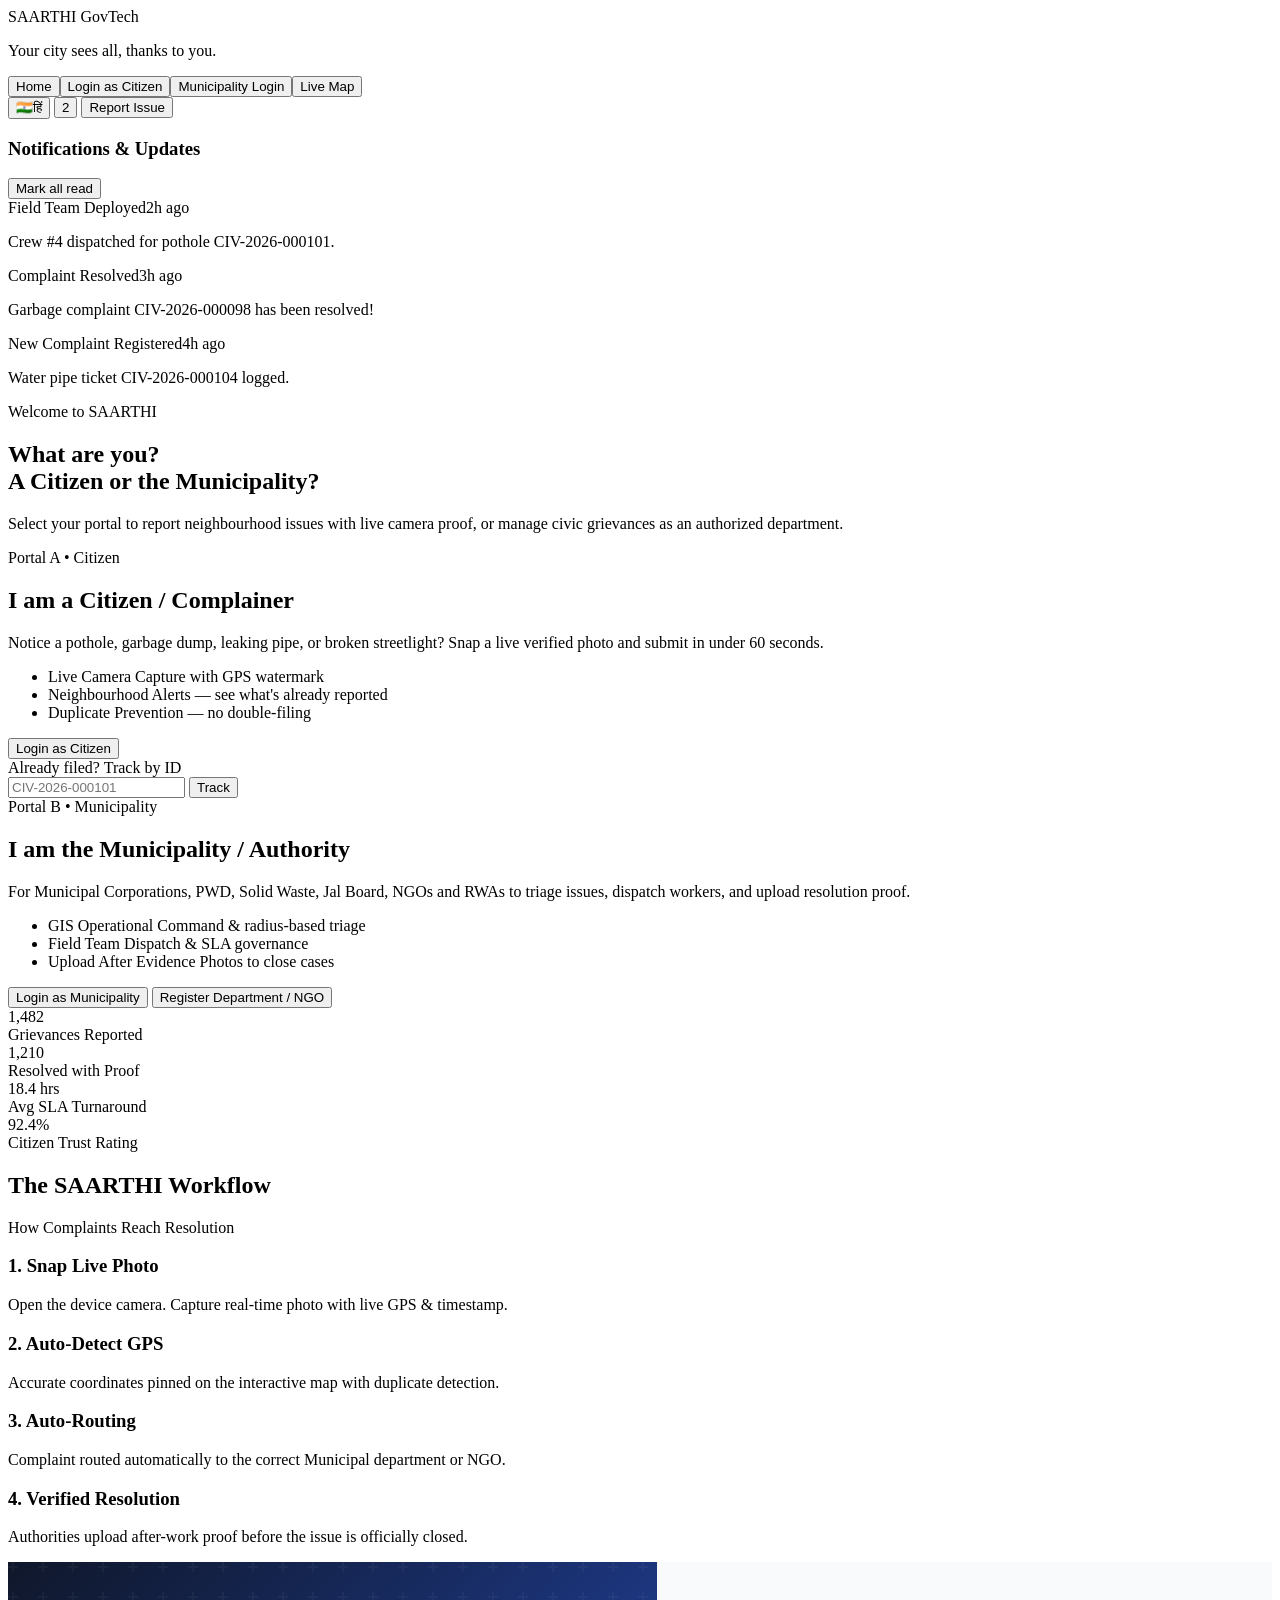
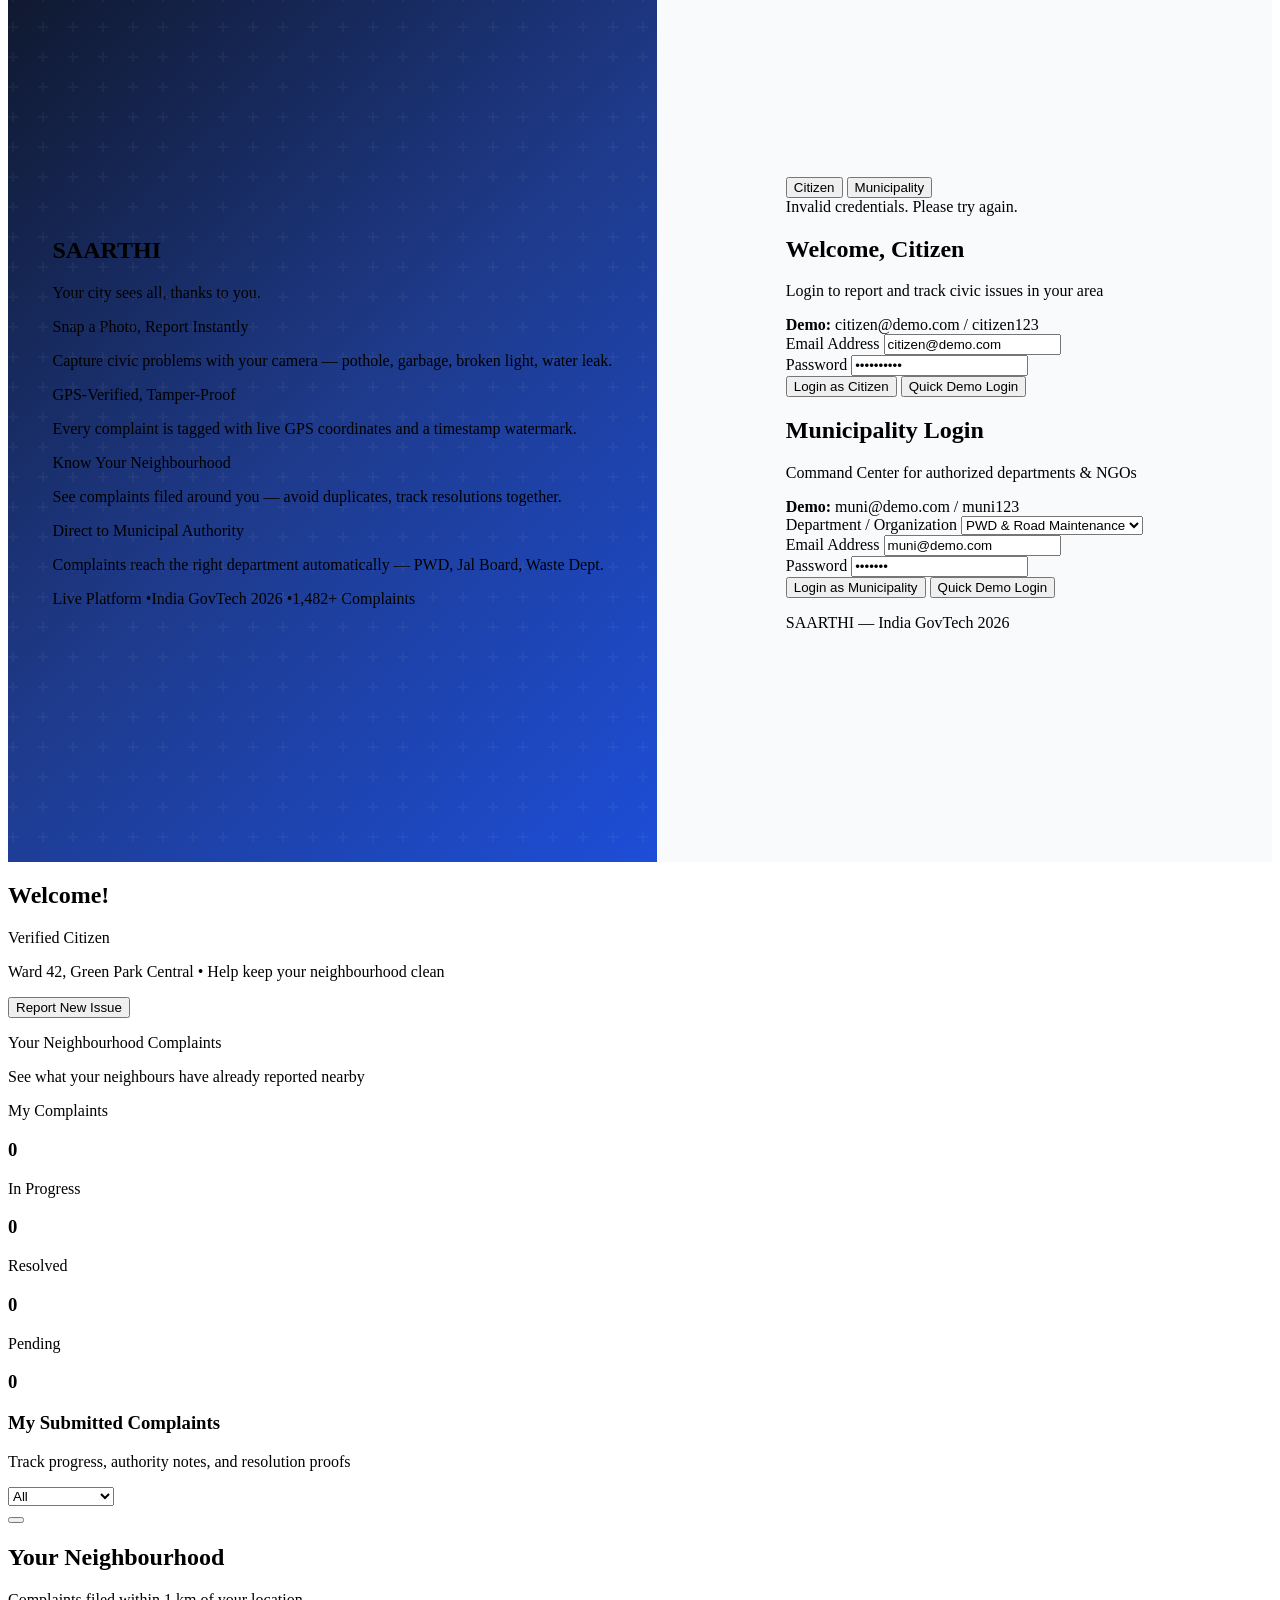
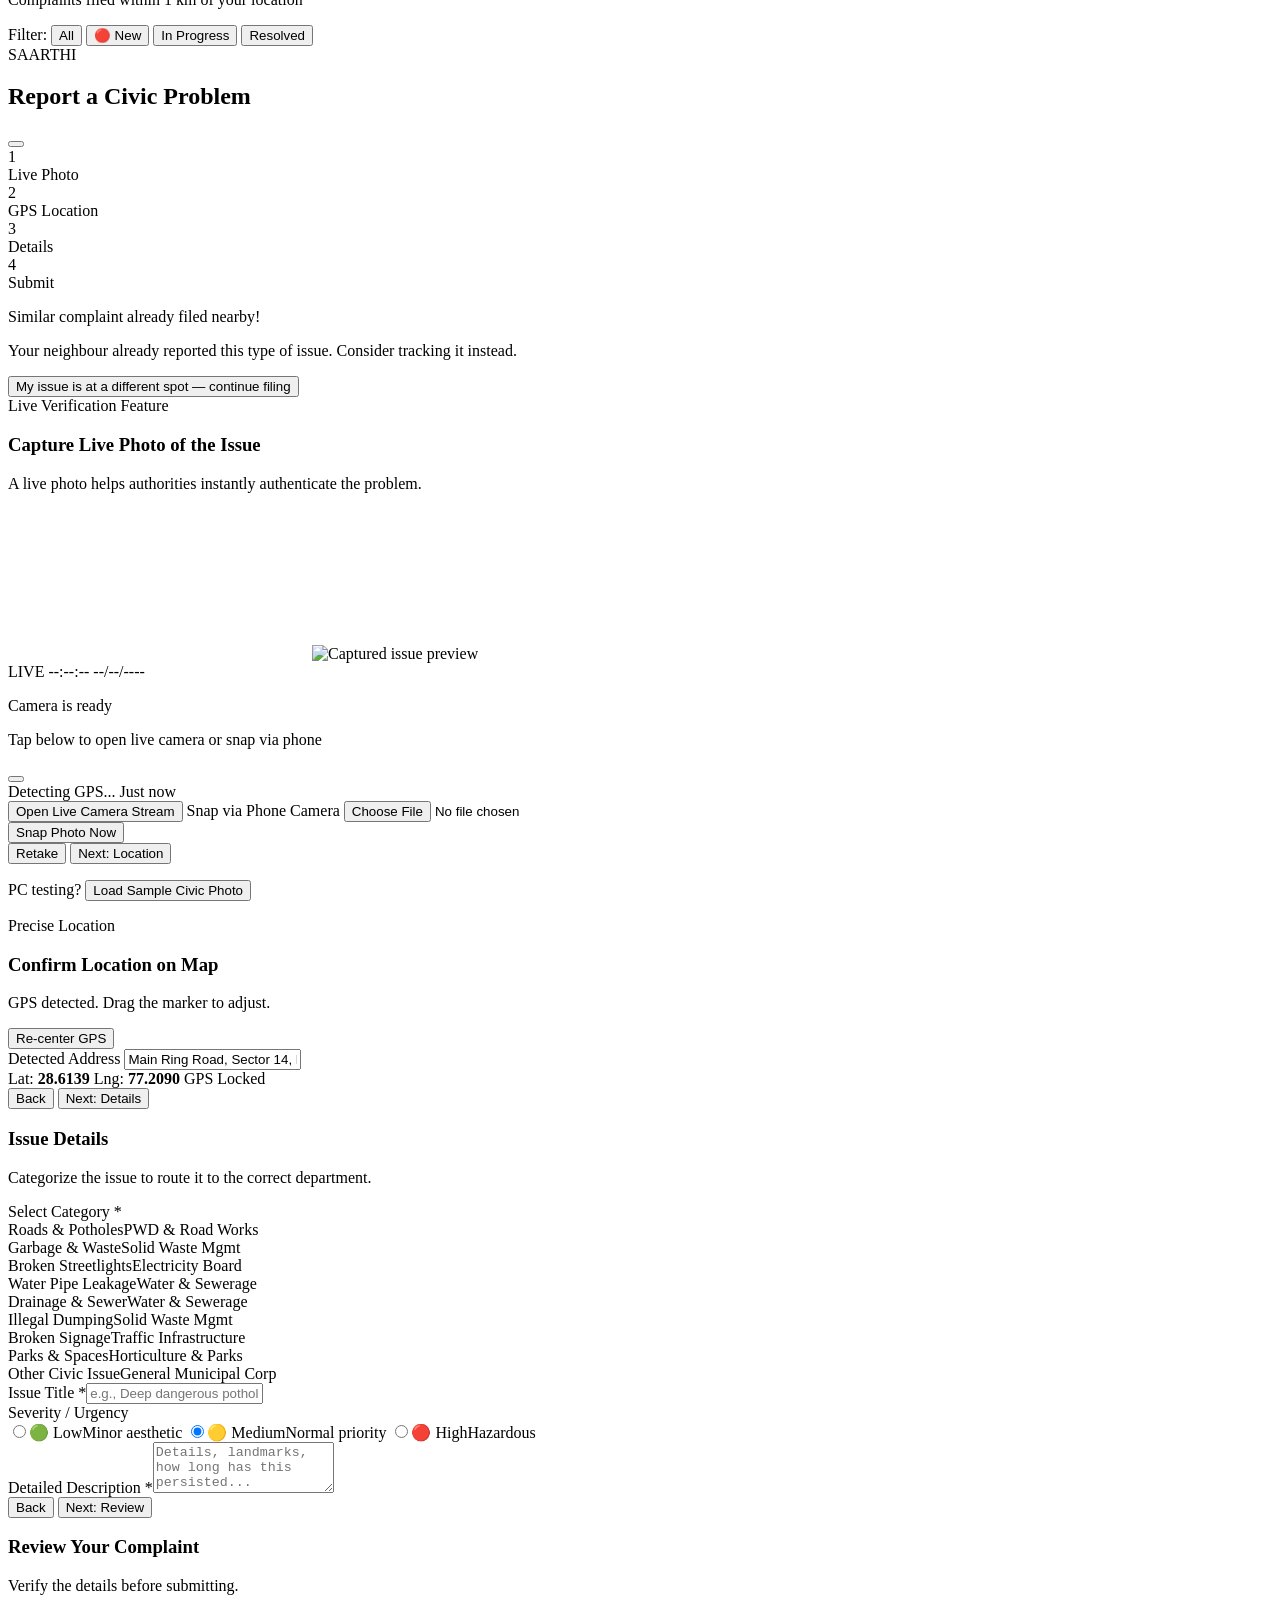
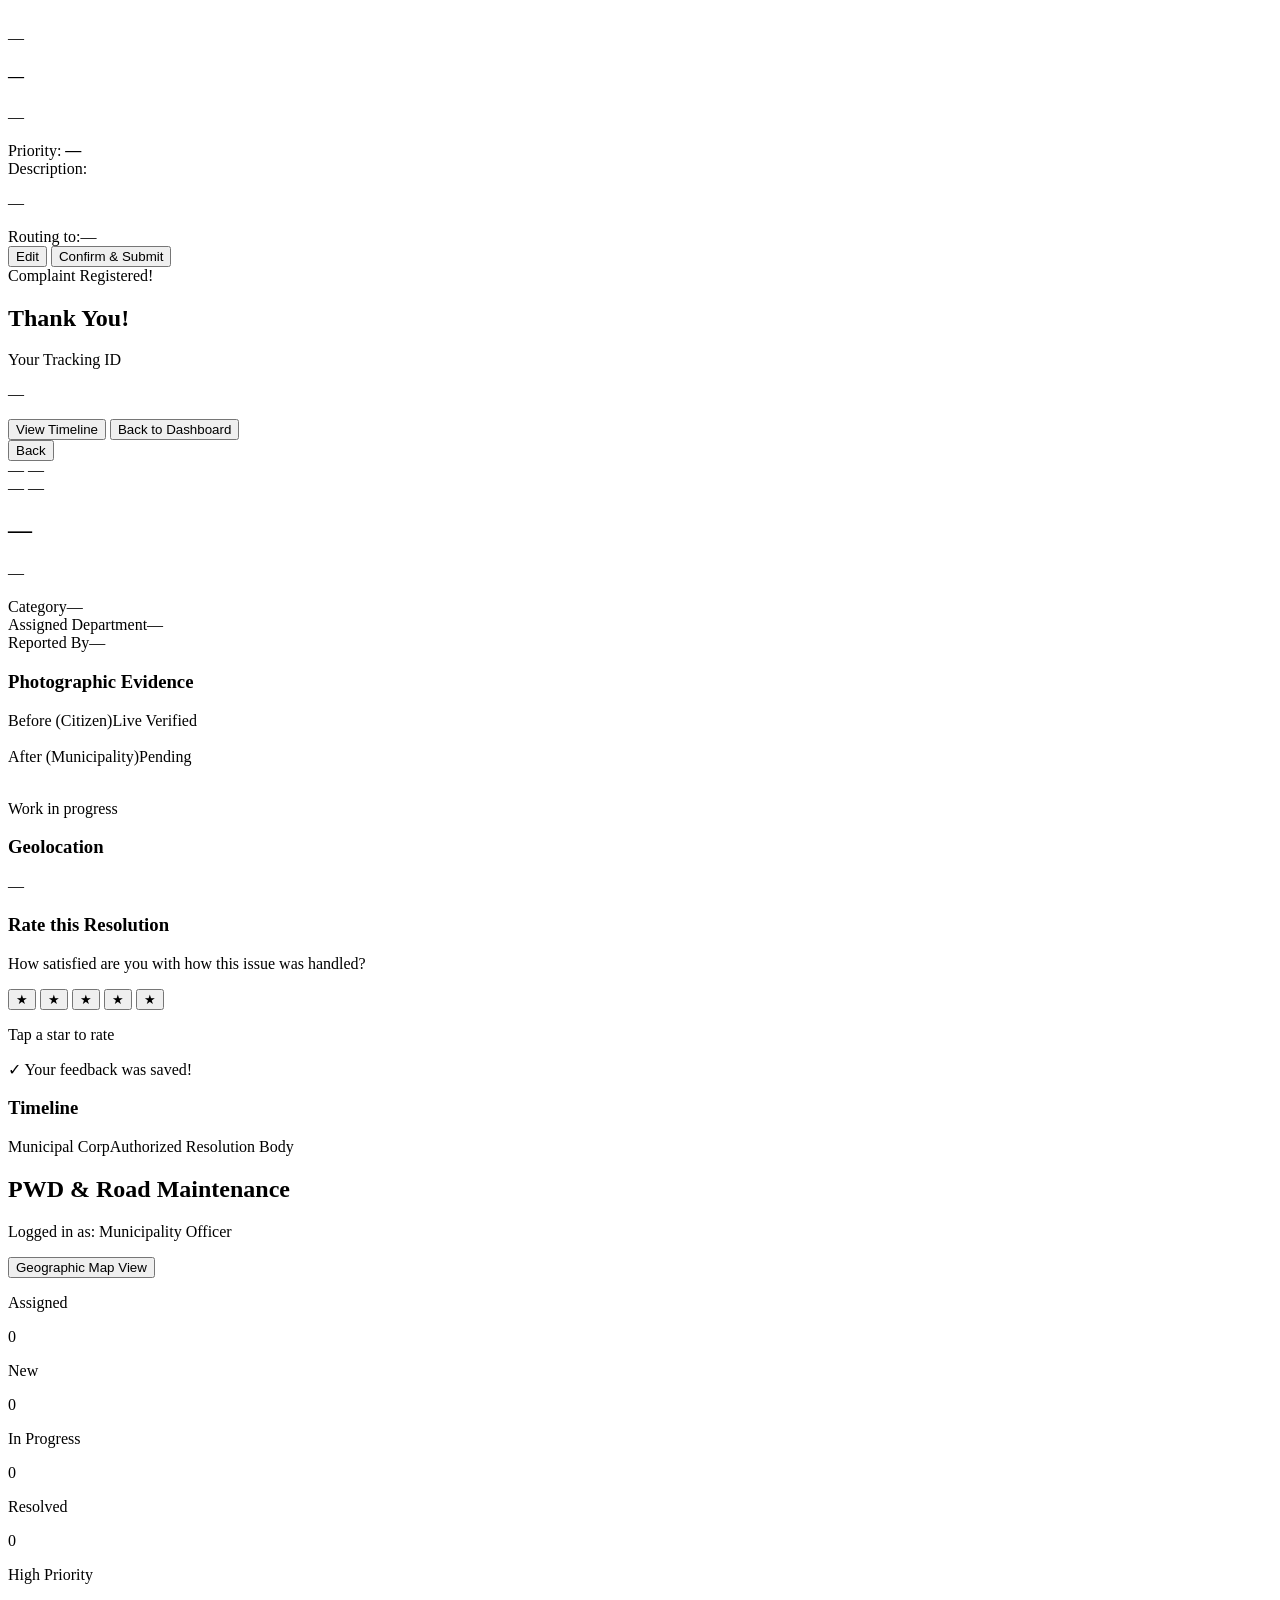
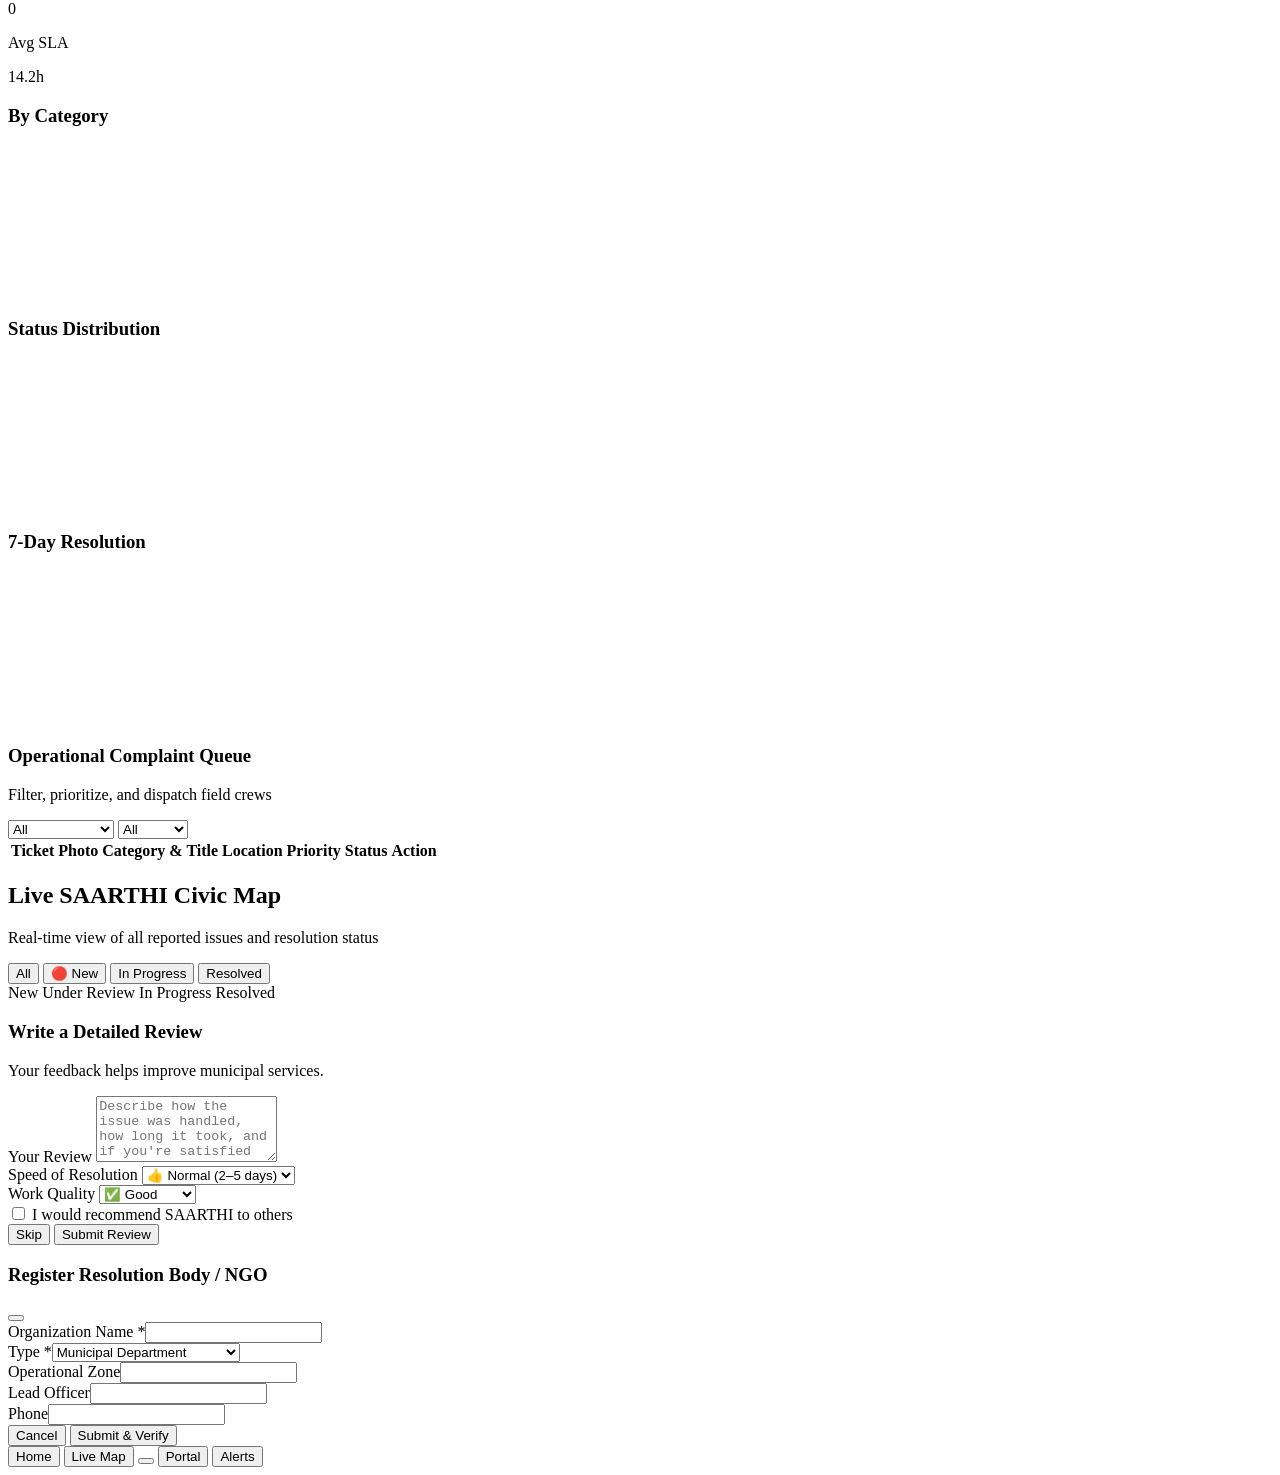
==== app.html @ 8ca8777b "welcome page" ====
<!DOCTYPE html>
<html lang="en" class="h-full bg-slate-50">
<head>
  <meta charset="UTF-8">
  <meta name="viewport" content="width=device-width, initial-scale=1.0, maximum-scale=1.0, user-scalable=no">
  <title>CivicSAARTHI — Civic Issue Reporting &amp; Resolution</title>
  <link rel="preconnect" href="https://fonts.googleapis.com">
  <link rel="preconnect" href="https://fonts.gstatic.com" crossorigin>
  <link href="https://fonts.googleapis.com/css2?family=Plus+Jakarta+Sans:wght@400;500;600;700;800&family=Noto+Sans+Devanagari:wght@400;500;600;700;800&family=Inter:wght@400;500;600;700&display=swap" rel="stylesheet">
  <script src="https://cdn.tailwindcss.com"></script>
  <script>tailwind.config={darkMode:'class',theme:{extend:{fontFamily:{sans:['"Plus Jakarta Sans"','"Noto Sans Devanagari"','Inter','sans-serif']}}}}</script>
  <script src="https://unpkg.com/lucide@latest"></script>
  <link rel="stylesheet" href="https://unpkg.com/leaflet@1.9.4/dist/leaflet.css" crossorigin=""/>
  <script src="https://unpkg.com/leaflet@1.9.4/dist/leaflet.js" crossorigin=""></script>
  <script src="https://cdn.jsdelivr.net/npm/chart.js"></script>
  <style>
    @keyframes slideDown{from{opacity:0;transform:translateY(-10px)}to{opacity:1;transform:translateY(0)}}
    @keyframes fadeIn{from{opacity:0;transform:translateY(4px)}to{opacity:1;transform:translateY(0)}}
    @keyframes flashOut{from{opacity:0.9}to{opacity:0}}
    @keyframes shake{0%,100%{transform:translateX(0)}20%,60%{transform:translateX(-6px)}40%,80%{transform:translateX(6px)}}
    @keyframes pulseBorder{0%,100%{border-color:#f59e0b}50%{border-color:#ef4444}}
    @keyframes blink{0%,100%{opacity:1}50%{opacity:0.3}}
    .animate-slideDown{animation:slideDown 0.25s cubic-bezier(0.16,1,0.3,1) forwards}
    .animate-fadeIn{animation:fadeIn 0.25s ease-out forwards}
    .animate-shake{animation:shake 0.4s ease-in-out}
    .portal-card-citizen{transition:all 0.3s cubic-bezier(0.16,1,0.3,1)}
    .portal-card-citizen:hover{transform:translateY(-4px);box-shadow:0 20px 35px -10px rgba(37,99,235,0.2);border-color:#3b82f6}
    .portal-card-municipality{transition:all 0.3s cubic-bezier(0.16,1,0.3,1)}
    .portal-card-municipality:hover{transform:translateY(-4px);box-shadow:0 20px 35px -10px rgba(16,185,129,0.2);border-color:#10b981}
    .leaflet-popup-content-wrapper{padding:0;border-radius:1rem;overflow:hidden;box-shadow:0 20px 25px -5px rgba(0,0,0,0.1);border:1px solid #e2e8f0}
    .leaflet-popup-content{margin:0}
    .leaflet-popup-close-button{padding:8px 8px 0 0!important;color:#fff!important;font-size:18px!important;z-index:20}
    .camera-shutter-flash{position:absolute;inset:0;background:white;opacity:0.9;z-index:30;animation:flashOut 0.3s ease-out forwards}
    .duplicate-banner{animation:pulseBorder 2s ease-in-out infinite}
    .cam-rec-dot{animation:blink 1.2s ease-in-out infinite}
    ::-webkit-scrollbar{width:6px;height:6px}
    ::-webkit-scrollbar-track{background:#f1f5f9}
    ::-webkit-scrollbar-thumb{background:#cbd5e1;border-radius:9999px}
    .lang-hi{font-family:'Noto Sans Devanagari',sans-serif}
    /* Login split layout */
    .login-page{min-height:100vh;display:flex;align-items:stretch}
    .login-left{flex:0 0 45%;background:linear-gradient(135deg,#0f172a 0%,#1e3a8a 50%,#1d4ed8 100%);display:flex;flex-direction:column;align-items:center;justify-content:center;padding:3rem 2.5rem;position:relative;overflow:hidden}
    .login-left::before{content:'';position:absolute;inset:0;background:url("data:image/svg+xml,%3Csvg width='60' height='60' viewBox='0 0 60 60' xmlns='http://www.w3.org/2000/svg'%3E%3Cg fill='none' fill-rule='evenodd'%3E%3Cg fill='%23ffffff' fill-opacity='0.04'%3E%3Cpath d='M36 34v-4h-2v4h-4v2h4v4h2v-4h4v-2h-4zm0-30V0h-2v4h-4v2h4v4h2V6h4V4h-4zM6 34v-4H4v4H0v2h4v4h2v-4h4v-2H6zM6 4V0H4v4H0v2h4v4h2V6h4V4H6z'/%3E%3C/g%3E%3C/g%3E%3C/svg%3E")}
    .login-right{flex:1;display:flex;align-items:center;justify-content:center;padding:2rem;background:#f8fafc}
    @media(max-width:768px){.login-page{flex-direction:column}.login-left{flex:none;padding:2rem 1.5rem;min-height:auto}.login-right{padding:1.5rem}}
  </style>
</head>
<body class="h-full flex flex-col font-sans text-slate-800 antialiased selection:bg-indigo-500 selection:text-white pb-16 md:pb-0">

  <!-- ===== TOP NAV ===== -->
  <header class="sticky top-0 z-40 bg-white/95 backdrop-blur border-b border-slate-200 shadow-sm">
    <div class="max-w-7xl mx-auto px-4 sm:px-6 lg:px-8">
      <div class="flex items-center justify-between h-16">
        <div class="flex items-center gap-3 cursor-pointer" onclick="app.navigateTo('login')">
          <img src="logo.jpg" alt="SAARTHI Logo" class="w-10 h-10 rounded-xl object-cover shadow-md shadow-indigo-500/20" onerror="this.style.display='none';document.getElementById('nav-logo-fallback').style.display='flex'">
          <div id="nav-logo-fallback" style="display:none" class="w-10 h-10 rounded-xl bg-gradient-to-tr from-indigo-700 via-blue-600 to-cyan-500 flex items-center justify-center text-white shadow-md"><i data-lucide="eye" class="w-6 h-6"></i></div>
          <div>
            <div class="flex items-center gap-2">
              <span class="font-extrabold text-xl tracking-tight text-slate-900">SAAR<span class="text-indigo-600">THI</span></span>
              <span class="text-[10px] uppercase font-bold tracking-wider px-1.5 py-0.5 rounded bg-indigo-100 text-indigo-800">GovTech</span>
            </div>
            <p class="text-xs text-slate-500 hidden sm:block" data-i18n="nav.tagline">Your city sees all, thanks to you.</p>
          </div>
        </div>
        <nav id="main-nav" class="hidden md:flex items-center gap-1"></nav>
        <div class="flex items-center gap-2">
          <!-- Language Toggle -->
          <button onclick="langModule.toggle()" id="lang-btn" class="flex items-center gap-1.5 px-3 py-1.5 rounded-lg border border-slate-200 bg-white hover:bg-indigo-50 text-xs font-bold text-slate-700 hover:text-indigo-700 transition shadow-sm">
            <span id="lang-flag">🇮🇳</span><span id="lang-label">हिं</span>
          </button>
          <button onclick="app.toggleNotifications()" class="relative p-2 rounded-lg text-slate-600 hover:text-slate-900 hover:bg-slate-100 transition">
            <i data-lucide="bell" class="w-5 h-5"></i>
            <span id="notif-badge" class="hidden absolute top-1 right-1 w-4 h-4 bg-rose-500 text-[10px] font-bold text-white rounded-full flex items-center justify-center ring-2 ring-white">0</span>
          </button>
          <button id="nav-report-btn" onclick="app.startReportIssue()" class="hidden items-center gap-2 bg-gradient-to-r from-indigo-600 to-purple-600 hover:from-indigo-700 hover:to-purple-700 text-white px-4 py-2 rounded-xl text-sm font-semibold shadow-md transition transform active:scale-95">
            <i data-lucide="camera" class="w-4 h-4"></i><span data-i18n="nav.report">Report Issue</span>
          </button>
        </div>
      </div>
    </div>
  </header>

  <!-- NOTIFICATIONS DRAWER -->
  <div id="notifications-drawer" class="hidden fixed top-16 right-4 w-80 sm:w-96 max-h-[80vh] bg-white rounded-2xl shadow-2xl border border-slate-200 z-50 overflow-hidden flex flex-col animate-slideDown">
    <div class="p-4 bg-slate-900 text-white flex items-center justify-between">
      <div class="flex items-center gap-2"><i data-lucide="bell" class="w-4 h-4 text-indigo-400"></i><h3 class="font-bold text-sm" data-i18n="notif.title">Notifications &amp; Updates</h3></div>
      <button onclick="app.markAllNotificationsRead()" class="text-xs text-indigo-300 hover:underline" data-i18n="notif.markread">Mark all read</button>
    </div>
    <div id="notifications-list" class="divide-y divide-slate-100 overflow-y-auto max-h-96 p-2"></div>
  </div>

  <main id="app-root" class="flex-1 overflow-x-hidden">

    <!-- ===== LANDING PAGE ===== -->
    <section id="view-landing" class="view-section">
      <div class="relative bg-gradient-to-b from-slate-900 via-indigo-950 to-purple-950 text-white py-14 sm:py-20 overflow-hidden">
        <div class="absolute inset-0 opacity-10 bg-[radial-gradient(#fff_1px,transparent_1px)] [background-size:16px_16px]"></div>
        <div class="max-w-7xl mx-auto px-4 sm:px-6 lg:px-8 relative z-10 text-center">
          <span class="inline-flex items-center gap-2 px-3 py-1 rounded-full bg-indigo-500/20 border border-indigo-400/30 text-cyan-300 text-xs font-semibold uppercase tracking-wider mb-5">
            <i data-lucide="eye" class="w-3.5 h-3.5"></i> <span data-i18n="landing.welcome">Welcome to SAARTHI</span>
          </span>
          <h1 class="text-3xl sm:text-5xl lg:text-6xl font-extrabold tracking-tight text-white max-w-4xl mx-auto leading-tight">
            <span data-i18n="landing.title">What are you?</span><br/>
            <span class="bg-gradient-to-r from-indigo-400 via-cyan-300 to-emerald-400 bg-clip-text text-transparent" data-i18n="landing.subtitle">A Citizen or the Municipality?</span>
          </h1>
          <p class="mt-4 text-base sm:text-lg text-slate-300 max-w-2xl mx-auto leading-relaxed" data-i18n="landing.desc">Select your portal to report neighbourhood issues with live camera proof, or manage civic grievances as an authorized department.</p>
          <div class="mt-10 grid grid-cols-1 lg:grid-cols-2 gap-6 max-w-5xl mx-auto text-left">

            <!-- CITIZEN CARD -->
            <div class="portal-card-citizen bg-white text-slate-900 rounded-3xl p-6 sm:p-8 border-2 border-blue-200 shadow-xl relative overflow-hidden flex flex-col justify-between">
              <div class="absolute top-0 right-0 w-32 h-32 bg-blue-500/10 rounded-full blur-2xl pointer-events-none"></div>
              <div>
                <div class="flex items-center justify-between mb-4">
                  <div class="w-14 h-14 rounded-2xl bg-gradient-to-tr from-blue-600 to-indigo-600 text-white flex items-center justify-center shadow-lg shadow-blue-500/30"><i data-lucide="user-check" class="w-7 h-7"></i></div>
                  <span class="px-3 py-1 rounded-full bg-blue-100 text-blue-800 text-xs font-extrabold uppercase" data-i18n="landing.portal_a">Portal A • Citizen</span>
                </div>
                <h2 class="text-2xl font-extrabold text-slate-900" data-i18n="landing.citizen_title">I am a Citizen / Complainer</h2>
                <p class="text-sm text-slate-600 mt-2 leading-relaxed" data-i18n="landing.citizen_desc">Notice a pothole, garbage dump, leaking pipe, or broken streetlight? Snap a live verified photo and submit in under 60 seconds.</p>
                <ul class="mt-5 space-y-2.5 text-xs text-slate-700 font-medium">
                  <li class="flex items-center gap-2"><i data-lucide="check-circle-2" class="w-4 h-4 text-blue-600 flex-shrink-0"></i><span data-i18n="landing.feat1">Live Camera Capture with GPS watermark</span></li>
                  <li class="flex items-center gap-2"><i data-lucide="check-circle-2" class="w-4 h-4 text-blue-600 flex-shrink-0"></i><span data-i18n="landing.feat2">Neighbourhood Alerts — see what's already reported</span></li>
                  <li class="flex items-center gap-2"><i data-lucide="check-circle-2" class="w-4 h-4 text-blue-600 flex-shrink-0"></i><span data-i18n="landing.feat3">Duplicate Prevention — no double-filing</span></li>
                </ul>
              </div>
              <div class="mt-8 space-y-3 pt-6 border-t border-slate-100">
                <button onclick="app.navigateTo('login','citizen')" class="w-full flex items-center justify-center gap-2 bg-gradient-to-r from-blue-600 to-indigo-600 hover:from-blue-700 hover:to-indigo-700 text-white font-bold py-4 rounded-2xl shadow-lg text-sm transition transform hover:-translate-y-0.5 active:scale-95">
                  <i data-lucide="log-in" class="w-5 h-5"></i><span data-i18n="landing.citizen_btn">Login as Citizen</span>
                </button>
                <div class="mt-3 bg-slate-50 p-3 rounded-2xl border border-slate-200">
                  <label class="text-[10px] font-bold uppercase text-slate-400 block mb-1" data-i18n="landing.track_label">Already filed? Track by ID</label>
                  <div class="flex gap-2">
                    <input type="text" id="home-track-input" placeholder="CIV-2026-000101" class="flex-1 bg-white border border-slate-200 rounded-xl px-3 py-2 text-xs font-mono text-slate-800 uppercase focus:outline-none focus:ring-2 focus:ring-blue-500">
                    <button onclick="app.trackTicketById('home-track-input')" class="bg-blue-600 hover:bg-blue-700 text-white text-xs font-bold px-4 py-2 rounded-xl transition" data-i18n="landing.track_btn">Track</button>
                  </div>
                </div>
              </div>
            </div>

            <!-- MUNICIPALITY CARD -->
            <div class="portal-card-municipality bg-white text-slate-900 rounded-3xl p-6 sm:p-8 border-2 border-emerald-200 shadow-xl relative overflow-hidden flex flex-col justify-between">
              <div class="absolute top-0 right-0 w-32 h-32 bg-emerald-500/10 rounded-full blur-2xl pointer-events-none"></div>
              <div>
                <div class="flex items-center justify-between mb-4">
                  <div class="w-14 h-14 rounded-2xl bg-gradient-to-tr from-emerald-600 to-teal-700 text-white flex items-center justify-center shadow-lg shadow-emerald-500/30"><i data-lucide="landmark" class="w-7 h-7"></i></div>
                  <span class="px-3 py-1 rounded-full bg-emerald-100 text-emerald-800 text-xs font-extrabold uppercase" data-i18n="landing.portal_b">Portal B • Municipality</span>
                </div>
                <h2 class="text-2xl font-extrabold text-slate-900" data-i18n="landing.muni_title">I am the Municipality / Authority</h2>
                <p class="text-sm text-slate-600 mt-2 leading-relaxed" data-i18n="landing.muni_desc">For Municipal Corporations, PWD, Solid Waste, Jal Board, NGOs and RWAs to triage issues, dispatch workers, and upload resolution proof.</p>
                <ul class="mt-5 space-y-2.5 text-xs text-slate-700 font-medium">
                  <li class="flex items-center gap-2"><i data-lucide="check-circle-2" class="w-4 h-4 text-emerald-600 flex-shrink-0"></i><span data-i18n="landing.mfeat1">GIS Operational Command &amp; radius-based triage</span></li>
                  <li class="flex items-center gap-2"><i data-lucide="check-circle-2" class="w-4 h-4 text-emerald-600 flex-shrink-0"></i><span data-i18n="landing.mfeat2">Field Team Dispatch &amp; SLA governance</span></li>
                  <li class="flex items-center gap-2"><i data-lucide="check-circle-2" class="w-4 h-4 text-emerald-600 flex-shrink-0"></i><span data-i18n="landing.mfeat3">Upload After Evidence Photos to close cases</span></li>
                </ul>
              </div>
              <div class="mt-8 pt-6 border-t border-slate-100">
                <button onclick="app.navigateTo('login','municipality')" class="w-full flex items-center justify-center gap-2 bg-gradient-to-r from-emerald-600 to-teal-700 hover:from-emerald-700 hover:to-teal-800 text-white font-bold py-4 rounded-2xl shadow-lg text-sm transition transform hover:-translate-y-0.5 active:scale-95">
                  <i data-lucide="shield" class="w-5 h-5"></i><span data-i18n="landing.muni_btn">Login as Municipality</span>
                </button>
                <button onclick="app.openAddOrgModal()" class="mt-3 w-full bg-emerald-50 hover:bg-emerald-100 text-emerald-800 font-semibold py-3 rounded-2xl text-xs flex items-center justify-center gap-1.5 transition">
                  <i data-lucide="plus-circle" class="w-4 h-4 text-emerald-600"></i><span data-i18n="landing.register_dept">Register Department / NGO</span>
                </button>
              </div>
            </div>
          </div>

          <div class="mt-14 grid grid-cols-2 md:grid-cols-4 gap-5 max-w-5xl mx-auto pt-8 border-t border-white/10 text-left">
            <div class="bg-white/5 border border-white/10 p-7 rounded-2xl backdrop-blur hover:bg-white/10 transition">
              <div class="text-3xl sm:text-4xl font-extrabold text-blue-400" id="stat-reported">0</div>
              <div class="text-xs text-slate-300 mt-2 font-medium" data-i18n="stat.reported">Grievances Reported</div>
            </div>
            <div class="bg-white/5 border border-white/10 p-7 rounded-2xl backdrop-blur hover:bg-white/10 transition">
              <div class="text-3xl sm:text-4xl font-extrabold text-emerald-400" id="stat-resolved">0</div>
              <div class="text-xs text-slate-300 mt-2 font-medium" data-i18n="stat.resolved">Resolved with Proof</div>
            </div>
            <div class="bg-white/5 border border-white/10 p-7 rounded-2xl backdrop-blur hover:bg-white/10 transition">
              <div class="text-3xl sm:text-4xl font-extrabold text-cyan-400" id="stat-sla">0</div>
              <div class="text-xs text-slate-300 mt-2 font-medium" data-i18n="stat.sla">Avg SLA Turnaround</div>
            </div>
            <div class="bg-white/5 border border-white/10 p-7 rounded-2xl backdrop-blur hover:bg-white/10 transition">
              <div class="text-3xl sm:text-4xl font-extrabold text-amber-400" id="stat-trust">0</div>
              <div class="text-xs text-slate-300 mt-2 font-medium" data-i18n="stat.trust">Citizen Trust Rating</div>
            </div>
          </div>
        </div>
      </div>
      <div class="py-16 max-w-7xl mx-auto px-4 sm:px-6 lg:px-8">
        <div class="text-center max-w-3xl mx-auto mb-12">
          <h2 class="text-xs uppercase font-bold text-indigo-600 tracking-wider" data-i18n="howit.label">The SAARTHI Workflow</h2>
          <p class="mt-2 text-3xl font-bold text-slate-900" data-i18n="howit.title">How Complaints Reach Resolution</p>
        </div>
        <div class="grid grid-cols-1 md:grid-cols-4 gap-6">
          <div class="bg-white p-6 rounded-3xl border border-slate-200 shadow-sm hover:shadow-md transition"><div class="w-12 h-12 rounded-2xl bg-blue-100 text-blue-600 flex items-center justify-center mb-4"><i data-lucide="camera" class="w-6 h-6"></i></div><h3 class="font-bold text-lg text-slate-900" data-i18n="step1.title">1. Snap Live Photo</h3><p class="text-sm text-slate-600 mt-2" data-i18n="step1.desc">Open the device camera. Capture real-time photo with live GPS &amp; timestamp.</p></div>
          <div class="bg-white p-6 rounded-3xl border border-slate-200 shadow-sm hover:shadow-md transition"><div class="w-12 h-12 rounded-2xl bg-cyan-100 text-cyan-600 flex items-center justify-center mb-4"><i data-lucide="map-pin" class="w-6 h-6"></i></div><h3 class="font-bold text-lg text-slate-900" data-i18n="step2.title">2. Auto-Detect GPS</h3><p class="text-sm text-slate-600 mt-2" data-i18n="step2.desc">Accurate coordinates pinned on the interactive map with duplicate detection.</p></div>
          <div class="bg-white p-6 rounded-3xl border border-slate-200 shadow-sm hover:shadow-md transition"><div class="w-12 h-12 rounded-2xl bg-amber-100 text-amber-600 flex items-center justify-center mb-4"><i data-lucide="send" class="w-6 h-6"></i></div><h3 class="font-bold text-lg text-slate-900" data-i18n="step3.title">3. Auto-Routing</h3><p class="text-sm text-slate-600 mt-2" data-i18n="step3.desc">Complaint routed automatically to the correct Municipal department or NGO.</p></div>
          <div class="bg-white p-6 rounded-3xl border border-slate-200 shadow-sm hover:shadow-md transition"><div class="w-12 h-12 rounded-2xl bg-emerald-100 text-emerald-600 flex items-center justify-center mb-4"><i data-lucide="check-circle-2" class="w-6 h-6"></i></div><h3 class="font-bold text-lg text-slate-900" data-i18n="step4.title">4. Verified Resolution</h3><p class="text-sm text-slate-600 mt-2" data-i18n="step4.desc">Authorities upload after-work proof before the issue is officially closed.</p></div>
        </div>
      </div>
    </section>

    <!-- ===== UNIFIED LOGIN PAGE (Split Layout) ===== -->
    <section id="view-login" class="view-section hidden">
      <div class="login-page">
        <!-- LEFT BRAND PANEL -->
        <div class="login-left text-white">
          <!-- Logo -->
          <div class="relative z-10 flex flex-col items-center text-center max-w-sm">
            <img src="logo.jpg" alt="SAARTHI Logo" class="w-24 h-24 rounded-3xl object-cover shadow-2xl shadow-black/30 mb-5 ring-4 ring-white/20" onerror="this.style.display='none';document.getElementById('login-logo-fallback').style.display='flex'">
            <div id="login-logo-fallback" style="display:none" class="w-24 h-24 rounded-3xl bg-white/20 flex items-center justify-center mb-5 ring-4 ring-white/20">
              <i data-lucide="eye" class="w-12 h-12 text-white"></i>
            </div>
            <h1 class="text-4xl font-extrabold tracking-tight">SAAR<span class="text-cyan-400">THI</span></h1>
            <p class="text-blue-200 text-sm mt-1 font-medium" data-i18n="nav.tagline">Your city sees all, thanks to you.</p>
            <div class="mt-8 space-y-4 text-left w-full">
              <div class="flex items-start gap-3 bg-white/15 border border-white/25 rounded-2xl p-4 shadow-lg shadow-black/20">
                <div class="w-8 h-8 rounded-xl bg-blue-400/30 flex items-center justify-center flex-shrink-0"><i data-lucide="camera" class="w-4 h-4 text-blue-300"></i></div>
                <div><p class="font-semibold text-sm text-white" data-i18n="login.info1_title">Snap a Photo, Report Instantly</p><p class="text-xs text-blue-200 mt-0.5" data-i18n="login.info1_desc">Capture civic problems with your camera — pothole, garbage, broken light, water leak.</p></div>
              </div>
              <div class="flex items-start gap-3 bg-white/15 border border-white/25 rounded-2xl p-4 shadow-lg shadow-black/20">
                <div class="w-8 h-8 rounded-xl bg-cyan-400/30 flex items-center justify-center flex-shrink-0"><i data-lucide="map-pin" class="w-4 h-4 text-cyan-300"></i></div>
                <div><p class="font-semibold text-sm text-white" data-i18n="login.info2_title">GPS-Verified, Tamper-Proof</p><p class="text-xs text-blue-200 mt-0.5" data-i18n="login.info2_desc">Every complaint is tagged with live GPS coordinates and a timestamp watermark.</p></div>
              </div>
              <div class="flex items-start gap-3 bg-white/15 border border-white/25 rounded-2xl p-4 shadow-lg shadow-black/20">
                <div class="w-8 h-8 rounded-xl bg-emerald-400/30 flex items-center justify-center flex-shrink-0"><i data-lucide="users" class="w-4 h-4 text-emerald-300"></i></div>
                <div><p class="font-semibold text-sm text-white" data-i18n="login.info3_title">Know Your Neighbourhood</p><p class="text-xs text-blue-200 mt-0.5" data-i18n="login.info3_desc">See complaints filed around you — avoid duplicates, track resolutions together.</p></div>
              </div>
              <div class="flex items-start gap-3 bg-white/15 border border-white/25 rounded-2xl p-4 shadow-lg shadow-black/20">
                <div class="w-8 h-8 rounded-xl bg-purple-400/30 flex items-center justify-center flex-shrink-0"><i data-lucide="shield-check" class="w-4 h-4 text-purple-300"></i></div>
                <div><p class="font-semibold text-sm text-white" data-i18n="login.info4_title">Direct to Municipal Authority</p><p class="text-xs text-blue-200 mt-0.5" data-i18n="login.info4_desc">Complaints reach the right department automatically — PWD, Jal Board, Waste Dept.</p></div>
              </div>
            </div>
            <div class="mt-8 flex items-center gap-3 text-xs text-blue-300">
              <span class="flex items-center gap-1.5"><span class="w-2 h-2 rounded-full bg-emerald-400 animate-pulse"></span><span data-i18n="login.live">Live Platform</span></span>
              <span>•</span><span>India GovTech 2026</span>
              <span>•</span><span data-i18n="login.complaints">1,482+ Complaints</span>
            </div>
          </div>
        </div>

        <!-- RIGHT LOGIN PANEL -->
        <div class="login-right">
          <div class="w-full max-w-md">
            <!-- Tab Switcher -->
            <div class="flex rounded-2xl bg-slate-200 p-1 mb-6 gap-1">
              <button onclick="loginModule.switchTab('citizen')" id="login-tab-citizen" class="flex-1 flex items-center justify-center gap-2 py-2.5 px-4 rounded-xl text-sm font-bold transition-all bg-white text-blue-700 shadow-sm">
                <i data-lucide="user-check" class="w-4 h-4"></i><span data-i18n="login.tab_citizen">Citizen</span>
              </button>
              <button onclick="loginModule.switchTab('municipality')" id="login-tab-muni" class="flex-1 flex items-center justify-center gap-2 py-2.5 px-4 rounded-xl text-sm font-bold transition-all text-slate-500 hover:text-slate-700">
                <i data-lucide="landmark" class="w-4 h-4"></i><span data-i18n="login.tab_muni">Municipality</span>
              </button>
            </div>

            <!-- Error banner -->
            <div id="login-error-banner" class="hidden mb-4 p-3 bg-rose-50 border border-rose-200 rounded-2xl text-xs text-rose-700 font-semibold flex items-center gap-2">
              <i data-lucide="alert-circle" class="w-4 h-4"></i><span data-i18n="login.error">Invalid credentials. Please try again.</span>
            </div>

            <!-- CITIZEN FORM -->
            <div id="login-form-citizen" class="space-y-1">
              <div class="text-center mb-5">
                <h2 class="text-2xl font-extrabold text-slate-900" data-i18n="login.citizen_heading">Welcome, Citizen</h2>
                <p class="text-sm text-slate-500 mt-1" data-i18n="login.citizen_sub">Login to report and track civic issues in your area</p>
              </div>
              <div class="mb-4 p-3 bg-blue-50 border border-blue-200 rounded-2xl text-xs text-blue-700 flex items-center gap-2">
                <i data-lucide="info" class="w-4 h-4 text-blue-500 flex-shrink-0"></i>
                <span><strong data-i18n="demo.label">Demo:</strong> citizen@demo.com / citizen123</span>
              </div>
              <div class="space-y-4">
                <div>
                  <label class="text-xs font-bold uppercase text-slate-600 block mb-1.5" data-i18n="login.email">Email Address</label>
                  <input type="email" id="citizen-login-email" value="citizen@demo.com" class="w-full bg-slate-50 border border-slate-200 rounded-xl px-4 py-3 text-sm text-slate-800 focus:outline-none focus:ring-2 focus:ring-blue-500">
                </div>
                <div>
                  <label class="text-xs font-bold uppercase text-slate-600 block mb-1.5" data-i18n="login.password">Password</label>
                  <input type="password" id="citizen-login-password" value="citizen123" class="w-full bg-slate-50 border border-slate-200 rounded-xl px-4 py-3 text-sm text-slate-800 focus:outline-none focus:ring-2 focus:ring-blue-500" onkeydown="if(event.key==='Enter')authModule.citizenLogin()">
                </div>
                <button onclick="authModule.citizenLogin()" class="w-full bg-gradient-to-r from-blue-600 to-indigo-600 hover:from-blue-700 hover:to-indigo-700 text-white font-bold py-3.5 rounded-2xl shadow-lg text-sm transition transform active:scale-95 flex items-center justify-center gap-2">
                  <i data-lucide="log-in" class="w-5 h-5"></i><span data-i18n="login.btn_citizen">Login as Citizen</span>
                </button>
                <button onclick="authModule.citizenDemoLogin()" class="w-full bg-slate-100 hover:bg-slate-200 text-slate-700 font-semibold py-3 rounded-2xl text-sm transition flex items-center justify-center gap-2">
                  <i data-lucide="zap" class="w-4 h-4 text-amber-500"></i><span data-i18n="login.demo">Quick Demo Login</span>
                </button>
              </div>
            </div>

            <!-- MUNICIPALITY FORM -->
            <div id="login-form-muni" class="hidden space-y-1">
              <div class="text-center mb-5">
                <h2 class="text-2xl font-extrabold text-slate-900" data-i18n="login.muni_heading">Municipality Login</h2>
                <p class="text-sm text-slate-500 mt-1" data-i18n="login.muni_sub">Command Center for authorized departments &amp; NGOs</p>
              </div>
              <div class="mb-4 p-3 bg-emerald-50 border border-emerald-200 rounded-2xl text-xs text-emerald-700 flex items-center gap-2">
                <i data-lucide="info" class="w-4 h-4 text-emerald-500 flex-shrink-0"></i>
                <span><strong data-i18n="demo.label">Demo:</strong> muni@demo.com / muni123</span>
              </div>
              <div class="space-y-4">
                <div>
                  <label class="text-xs font-bold uppercase text-slate-600 block mb-1.5" data-i18n="login.dept">Department / Organization</label>
                  <select id="muni-login-dept" class="w-full bg-slate-50 border border-slate-200 rounded-xl px-4 py-3 text-sm text-slate-800 focus:outline-none focus:ring-2 focus:ring-emerald-500">
                    <option value="PWD">PWD &amp; Road Maintenance</option>
                    <option value="Waste">Solid Waste Management</option>
                    <option value="Water">Jal Board &amp; Water Supply</option>
                    <option value="Electric">Electricity &amp; Streetlights</option>
                    <option value="Traffic">Traffic &amp; Infrastructure</option>
                    <option value="Parks">Horticulture &amp; Parks</option>
                  </select>
                </div>
                <div>
                  <label class="text-xs font-bold uppercase text-slate-600 block mb-1.5" data-i18n="login.email">Official Email</label>
                  <input type="email" id="muni-login-email" value="muni@demo.com" class="w-full bg-slate-50 border border-slate-200 rounded-xl px-4 py-3 text-sm text-slate-800 focus:outline-none focus:ring-2 focus:ring-emerald-500">
                </div>
                <div>
                  <label class="text-xs font-bold uppercase text-slate-600 block mb-1.5" data-i18n="login.password">Password</label>
                  <input type="password" id="muni-login-password" value="muni123" class="w-full bg-slate-50 border border-slate-200 rounded-xl px-4 py-3 text-sm text-slate-800 focus:outline-none focus:ring-2 focus:ring-emerald-500" onkeydown="if(event.key==='Enter')authModule.muniLogin()">
                </div>
                <button onclick="authModule.muniLogin()" class="w-full bg-gradient-to-r from-emerald-600 to-teal-700 hover:from-emerald-700 hover:to-teal-800 text-white font-bold py-3.5 rounded-2xl shadow-lg text-sm transition transform active:scale-95 flex items-center justify-center gap-2">
                  <i data-lucide="shield" class="w-5 h-5"></i><span data-i18n="login.btn_muni">Login as Municipality</span>
                </button>
                <button onclick="authModule.muniDemoLogin()" class="w-full bg-slate-100 hover:bg-slate-200 text-slate-700 font-semibold py-3 rounded-2xl text-sm transition flex items-center justify-center gap-2">
                  <i data-lucide="zap" class="w-4 h-4 text-amber-500"></i><span data-i18n="login.demo">Quick Demo Login</span>
                </button>
              </div>
            </div>

            <div class="mt-6 pt-5 border-t border-slate-200 text-center">
              <p class="text-xs text-slate-400">SAARTHI — India GovTech 2026</p>
            </div>
          </div>
        </div>
      </div>
    </section>

    <!-- ===== CITIZEN DASHBOARD ===== -->
    <section id="view-citizen-dashboard" class="view-section hidden py-6 max-w-7xl mx-auto px-4 sm:px-6 lg:px-8">
      <div class="flex flex-col sm:flex-row items-start sm:items-center justify-between gap-4 bg-gradient-to-r from-blue-900 to-indigo-900 text-white p-6 sm:p-8 rounded-3xl shadow-lg mb-8">
        <div>
          <div class="flex items-center gap-2"><h2 class="text-2xl sm:text-3xl font-extrabold" id="citizen-welcome-name">Welcome!</h2><span class="px-2.5 py-0.5 rounded-full bg-emerald-500/20 border border-emerald-400/40 text-emerald-300 text-xs font-semibold" data-i18n="dash.verified">Verified Citizen</span></div>
          <p class="text-blue-200 text-sm mt-1" data-i18n="dash.subtitle">Ward 42, Green Park Central • Help keep your neighbourhood clean</p>
        </div>
        <button onclick="app.startReportIssue()" class="flex items-center gap-2 bg-emerald-500 hover:bg-emerald-600 text-white font-bold px-6 py-3.5 rounded-2xl shadow-lg transition transform hover:scale-105 active:scale-95">
          <i data-lucide="camera" class="w-5 h-5"></i><span data-i18n="dash.report_btn">Report New Issue</span>
        </button>
      </div>
      <!-- Neighbourhood Banner -->
      <div onclick="app.navigateTo('neighbourhood')" class="mb-6 cursor-pointer bg-gradient-to-r from-indigo-500 to-purple-600 text-white p-4 rounded-2xl flex items-center justify-between shadow-md hover:shadow-lg transition">
        <div class="flex items-center gap-3">
          <div class="w-10 h-10 bg-white/20 rounded-xl flex items-center justify-center"><i data-lucide="users" class="w-5 h-5"></i></div>
          <div><p class="font-bold text-sm" data-i18n="nbr.banner_title">Your Neighbourhood Complaints</p><p class="text-xs text-indigo-200" data-i18n="nbr.banner_desc">See what your neighbours have already reported nearby</p></div>
        </div>
        <i data-lucide="arrow-right" class="w-5 h-5 text-white/70"></i>
      </div>
      <div class="grid grid-cols-2 lg:grid-cols-4 gap-4 mb-8">
        <div class="bg-white p-5 rounded-2xl border border-slate-200 shadow-sm flex items-center justify-between"><div><p class="text-xs font-semibold text-slate-500 uppercase" data-i18n="kpi.total">My Complaints</p><h3 class="text-2xl font-bold text-slate-900 mt-1" id="citizen-stat-total">0</h3></div><div class="w-10 h-10 rounded-xl bg-blue-50 text-blue-600 flex items-center justify-center"><i data-lucide="file-text" class="w-5 h-5"></i></div></div>
        <div class="bg-white p-5 rounded-2xl border border-slate-200 shadow-sm flex items-center justify-between"><div><p class="text-xs font-semibold text-slate-500 uppercase" data-i18n="kpi.inprogress">In Progress</p><h3 class="text-2xl font-bold text-blue-600 mt-1" id="citizen-stat-inprogress">0</h3></div><div class="w-10 h-10 rounded-xl bg-blue-50 text-blue-600 flex items-center justify-center"><i data-lucide="clock" class="w-5 h-5"></i></div></div>
        <div class="bg-white p-5 rounded-2xl border border-slate-200 shadow-sm flex items-center justify-between"><div><p class="text-xs font-semibold text-slate-500 uppercase" data-i18n="kpi.resolved">Resolved</p><h3 class="text-2xl font-bold text-emerald-600 mt-1" id="citizen-stat-resolved">0</h3></div><div class="w-10 h-10 rounded-xl bg-emerald-50 text-emerald-600 flex items-center justify-center"><i data-lucide="check-circle" class="w-5 h-5"></i></div></div>
        <div class="bg-white p-5 rounded-2xl border border-slate-200 shadow-sm flex items-center justify-between"><div><p class="text-xs font-semibold text-slate-500 uppercase" data-i18n="kpi.pending">Pending</p><h3 class="text-2xl font-bold text-amber-600 mt-1" id="citizen-stat-pending">0</h3></div><div class="w-10 h-10 rounded-xl bg-amber-50 text-amber-600 flex items-center justify-center"><i data-lucide="alert-circle" class="w-5 h-5"></i></div></div>
      </div>
      <div class="bg-white rounded-3xl border border-slate-200 shadow-sm overflow-hidden">
        <div class="p-6 border-b border-slate-100 flex flex-col sm:flex-row sm:items-center justify-between gap-4">
          <div><h3 class="text-lg font-bold text-slate-900" data-i18n="dash.my_complaints">My Submitted Complaints</h3><p class="text-xs text-slate-500" data-i18n="dash.my_complaints_sub">Track real-time progress, authority notes, and resolution proofs</p></div>
          <select id="citizen-filter-status" onchange="app.renderCitizenComplaints()" class="text-xs font-medium bg-slate-50 border border-slate-200 rounded-xl px-3 py-2 text-slate-700 focus:outline-none focus:ring-2 focus:ring-blue-500">
            <option value="all" data-i18n="filter.all">All Statuses</option><option value="Submitted" data-i18n="filter.submitted">Submitted</option><option value="Under Review" data-i18n="filter.review">Under Review</option><option value="In Progress" data-i18n="filter.inprogress">In Progress</option><option value="Resolved" data-i18n="filter.resolved">Resolved</option>
          </select>
        </div>
        <div id="citizen-complaints-list" class="divide-y divide-slate-100"></div>
      </div>
    </section>

    <!-- ===== NEIGHBOURHOOD VIEW ===== -->
    <section id="view-neighbourhood" class="view-section hidden py-6 max-w-7xl mx-auto px-4 sm:px-6 lg:px-8">
      <div class="flex items-center gap-4 mb-6">
        <button onclick="app.navigateTo('citizen-dashboard')" class="p-2 rounded-xl border border-slate-200 bg-white text-slate-600 hover:text-slate-900 shadow-sm"><i data-lucide="arrow-left" class="w-5 h-5"></i></button>
        <div><h1 class="text-2xl font-extrabold text-slate-900" data-i18n="nbr.title">Your Neighbourhood</h1><p class="text-xs text-slate-500" data-i18n="nbr.subtitle">Complaints filed within 1 km of your location</p></div>
      </div>
      <div class="bg-white rounded-3xl border border-slate-200 shadow-sm overflow-hidden mb-6 h-72"><div id="neighbourhood-map" class="w-full h-full z-0"></div></div>
      <div class="flex flex-wrap gap-2 mb-5 items-center">
        <span class="text-xs font-bold text-slate-600" data-i18n="filter.label">Filter:</span>
        <button onclick="app.filterNeighbourhood('all')" id="nbr-filter-all" class="px-3 py-1.5 rounded-xl bg-slate-900 text-white text-xs font-semibold" data-i18n="filter.all">All</button>
        <button onclick="app.filterNeighbourhood('Submitted')" id="nbr-filter-submitted" class="px-3 py-1.5 rounded-xl bg-rose-100 text-rose-800 text-xs font-semibold" data-i18n="filter.new">🔴 New</button>
        <button onclick="app.filterNeighbourhood('In Progress')" id="nbr-filter-inprogress" class="px-3 py-1.5 rounded-xl bg-blue-100 text-blue-800 text-xs font-semibold" data-i18n="filter.inprogress">🔵 In Progress</button>
        <button onclick="app.filterNeighbourhood('Resolved')" id="nbr-filter-resolved" class="px-3 py-1.5 rounded-xl bg-emerald-100 text-emerald-800 text-xs font-semibold" data-i18n="filter.resolved">🟢 Resolved</button>
        <span class="ml-auto text-xs text-slate-500 font-medium" id="neighbourhood-count"></span>
      </div>
      <div id="neighbourhood-list" class="space-y-3"></div>
    </section>

    <!-- ===== REPORT WIZARD ===== -->
    <section id="view-report-wizard" class="view-section hidden py-6 max-w-3xl mx-auto px-4 sm:px-6">
      <div class="bg-white rounded-3xl border border-slate-200 shadow-sm p-6 mb-6">
        <div class="flex items-center justify-between mb-4">
          <div><span class="text-xs font-bold uppercase tracking-wider text-indigo-600">SAARTHI</span><h2 class="text-xl font-extrabold text-slate-900" data-i18n="wizard.title">Report a Civic Problem</h2></div>
          <button onclick="app.cancelReportWizard()" class="p-2 text-slate-400 hover:text-slate-600 rounded-lg hover:bg-slate-100"><i data-lucide="x" class="w-5 h-5"></i></button>
        </div>
        <div class="flex items-center justify-between relative">
          <div class="absolute left-0 top-1/2 -translate-y-1/2 w-full h-1 bg-slate-200 z-0"></div>
          <div id="step-bar-progress" class="absolute left-0 top-1/2 -translate-y-1/2 h-1 bg-indigo-600 z-0 transition-all duration-300 w-1/4"></div>
          <div class="relative z-10 flex flex-col items-center"><div id="step-node-1" class="w-8 h-8 rounded-full bg-indigo-600 text-white flex items-center justify-center font-bold text-xs shadow-md">1</div><span class="text-[10px] font-semibold text-slate-700 mt-1" data-i18n="wizard.step1">Live Photo</span></div>
          <div class="relative z-10 flex flex-col items-center"><div id="step-node-2" class="w-8 h-8 rounded-full bg-slate-200 text-slate-600 flex items-center justify-center font-bold text-xs">2</div><span class="text-[10px] font-semibold text-slate-500 mt-1" data-i18n="wizard.step2">GPS Location</span></div>
          <div class="relative z-10 flex flex-col items-center"><div id="step-node-3" class="w-8 h-8 rounded-full bg-slate-200 text-slate-600 flex items-center justify-center font-bold text-xs">3</div><span class="text-[10px] font-semibold text-slate-500 mt-1" data-i18n="wizard.step3">Details</span></div>
          <div class="relative z-10 flex flex-col items-center"><div id="step-node-4" class="w-8 h-8 rounded-full bg-slate-200 text-slate-600 flex items-center justify-center font-bold text-xs">4</div><span class="text-[10px] font-semibold text-slate-500 mt-1" data-i18n="wizard.step4">Submit</span></div>
        </div>
      </div>

      <!-- STEP 1: CAMERA -->
      <div id="wizard-step-1" class="wizard-step bg-white rounded-3xl border border-slate-200 shadow-sm p-6">
        <!-- Duplicate Warning -->
        <div id="duplicate-warning-banner" class="hidden mb-5 p-4 bg-amber-50 border-2 border-amber-400 rounded-2xl duplicate-banner">
          <div class="flex items-start gap-3">
            <div class="w-8 h-8 rounded-lg bg-amber-100 text-amber-600 flex items-center justify-center flex-shrink-0"><i data-lucide="alert-triangle" class="w-4 h-4"></i></div>
            <div class="flex-1">
              <p class="font-bold text-amber-800 text-sm" data-i18n="dup.title">Similar complaint already filed nearby!</p>
              <p class="text-xs text-amber-700 mt-0.5" data-i18n="dup.desc">Your neighbour already reported this type of issue. Consider tracking it instead.</p>
              <div id="duplicate-complaint-list" class="mt-2 space-y-1.5"></div>
              <div class="mt-3"><button onclick="app.dismissDuplicateWarning()" class="text-xs text-amber-600 underline font-semibold" data-i18n="dup.dismiss">My issue is at a different spot — continue filing</button></div>
            </div>
          </div>
        </div>

        <div class="text-center max-w-md mx-auto mb-6">
          <div class="inline-flex items-center gap-1.5 px-3 py-1 rounded-full bg-amber-100 text-amber-800 text-xs font-semibold mb-2"><i data-lucide="shield-check" class="w-3.5 h-3.5"></i> <span data-i18n="cam.live_badge">Live Verification Feature</span></div>
          <h3 class="text-xl font-extrabold text-slate-900" data-i18n="cam.title">Capture Live Photo of the Issue</h3>
          <p class="text-xs text-slate-500 mt-1" data-i18n="cam.subtitle">A live photo helps authorities instantly authenticate the problem.</p>
        </div>

        <!-- Camera Viewport -->
        <div class="relative bg-slate-950 rounded-2xl overflow-hidden aspect-[4/3] max-w-md mx-auto flex items-center justify-center shadow-inner border-2 border-slate-800">
          <video id="camera-video" autoplay playsinline muted class="w-full h-full object-cover hidden"></video>
          <img id="photo-preview" class="w-full h-full object-cover hidden" alt="Captured issue preview"/>
          <canvas id="camera-canvas" class="hidden"></canvas>

          <!-- LIVE DATE TIME OVERLAY (top-left, like CCTV) -->
          <div id="camera-datetime-overlay" class="hidden absolute top-3 left-3 bg-black/70 backdrop-blur text-white font-mono text-[11px] px-2.5 py-1.5 rounded-lg flex items-center gap-2 z-10">
            <span class="cam-rec-dot w-2 h-2 rounded-full bg-red-500 flex-shrink-0"></span>
            <span id="cam-live-label" class="text-red-400 font-bold text-[10px] uppercase">LIVE</span>
            <span id="cam-datetime-text" class="text-white">--:--:-- --/--/----</span>
          </div>

          <!-- Placeholder -->
          <div id="camera-placeholder" class="flex flex-col items-center text-center p-6 text-slate-400">
            <div class="w-16 h-16 rounded-full bg-slate-800 flex items-center justify-center text-indigo-400 mb-3 animate-pulse"><i data-lucide="camera" class="w-8 h-8"></i></div>
            <p class="text-sm font-semibold text-slate-300" data-i18n="cam.placeholder_title">Camera is ready</p>
            <p class="text-xs text-slate-500 mt-1" data-i18n="cam.placeholder_sub">Tap below to open live camera or snap via phone</p>
          </div>

          <!-- Flip Camera Overlay -->
          <div id="camera-live-overlay" class="hidden absolute top-3 right-3 z-10">
            <button onclick="cameraModule.switchCameraFacing()" class="p-2 rounded-full bg-black/60 text-white backdrop-blur hover:bg-black/80 transition"><i data-lucide="refresh-cw" class="w-4 h-4"></i></button>
          </div>

          <!-- GPS Watermark -->
          <div id="photo-watermark-badge" class="hidden absolute bottom-3 left-3 right-3 bg-black/70 backdrop-blur text-white text-[11px] p-2 rounded-xl flex items-center justify-between">
            <span class="flex items-center gap-1.5 font-medium truncate"><i data-lucide="map-pin" class="w-3.5 h-3.5 text-red-400 flex-shrink-0"></i><span id="watermark-gps-text">Detecting GPS...</span></span>
            <span id="watermark-time-text" class="text-slate-400 text-[10px]">Just now</span>
          </div>
        </div>

        <!-- Camera Buttons -->
        <div class="max-w-md mx-auto mt-6 flex flex-col gap-3">
          <div id="camera-btn-group-init" class="grid grid-cols-1 sm:grid-cols-2 gap-2.5">
            <button onclick="cameraModule.startCamera()" class="flex items-center justify-center gap-2 bg-indigo-600 hover:bg-indigo-700 text-white font-bold py-3.5 px-4 rounded-2xl shadow-lg text-xs transition active:scale-95">
              <i data-lucide="video" class="w-4 h-4"></i><span data-i18n="cam.open_live">Open Live Camera Stream</span>
            </button>
            <label class="flex items-center justify-center gap-2 bg-emerald-600 hover:bg-emerald-700 text-white font-bold py-3.5 px-4 rounded-2xl shadow-lg text-xs cursor-pointer transition active:scale-95">
              <i data-lucide="camera" class="w-4 h-4"></i><span data-i18n="cam.snap_phone">Snap via Phone Camera</span>
              <input type="file" accept="image/*" capture="environment" class="hidden" onchange="cameraModule.handleFileUpload(event)">
            </label>
          </div>
          <div id="camera-btn-group-streaming" class="hidden flex items-center justify-center gap-4">
            <button onclick="cameraModule.captureSnapshot()" class="flex items-center justify-center gap-2 bg-rose-600 hover:bg-rose-700 text-white font-bold px-8 py-4 rounded-2xl shadow-xl transition transform active:scale-95">
              <span class="w-4 h-4 rounded-full bg-white animate-ping mr-1"></span><i data-lucide="aperture" class="w-5 h-5"></i><span data-i18n="cam.snap_now">Snap Photo Now</span>
            </button>
          </div>
          <div id="camera-btn-group-preview" class="hidden flex gap-3">
            <button onclick="cameraModule.retakePhoto()" class="flex-1 flex items-center justify-center gap-2 bg-slate-100 hover:bg-slate-200 text-slate-700 font-semibold py-3.5 rounded-2xl transition">
              <i data-lucide="rotate-ccw" class="w-4 h-4"></i><span data-i18n="cam.retake">Retake</span>
            </button>
            <button onclick="app.wizardNext(2)" class="flex-1 flex items-center justify-center gap-2 bg-emerald-600 hover:bg-emerald-700 text-white font-bold py-3.5 rounded-2xl shadow-lg transition">
              <span data-i18n="cam.next">Next: Location</span><i data-lucide="arrow-right" class="w-4 h-4"></i>
            </button>
          </div>
          <div class="text-center mt-2">
            <p class="text-[11px] text-slate-400"><span data-i18n="cam.pc_hint">PC testing?</span> <button type="button" onclick="cameraModule.loadPresetCivicPhoto()" class="text-indigo-600 underline font-semibold" data-i18n="cam.load_sample">Load Sample Civic Photo</button></p>
          </div>
        </div>
      </div>

      <!-- STEP 2: GPS -->
      <div id="wizard-step-2" class="wizard-step hidden bg-white rounded-3xl border border-slate-200 shadow-sm p-6">
        <div class="text-center max-w-md mx-auto mb-4">
          <div class="inline-flex items-center gap-1.5 px-3 py-1 rounded-full bg-cyan-100 text-cyan-800 text-xs font-semibold mb-2"><i data-lucide="navigation" class="w-3.5 h-3.5"></i> <span data-i18n="gps.badge">Precise Location</span></div>
          <h3 class="text-xl font-extrabold text-slate-900" data-i18n="gps.title">Confirm Location on Map</h3>
          <p class="text-xs text-slate-500 mt-1" data-i18n="gps.subtitle">GPS detected. Drag the marker to adjust the exact spot.</p>
        </div>
        <div class="relative rounded-2xl overflow-hidden border border-slate-200 shadow-inner h-64 sm:h-80 mb-4 z-0">
          <div id="wizard-leaflet-map" class="w-full h-full z-0"></div>
          <button onclick="locationModule.detectLiveGPS()" class="absolute top-3 right-3 z-10 bg-white shadow-md text-slate-700 hover:text-indigo-600 text-xs font-semibold px-3 py-2 rounded-xl flex items-center gap-2 border border-slate-200">
            <i data-lucide="crosshair" class="w-4 h-4 text-indigo-500"></i><span data-i18n="gps.recenter">Re-center GPS</span>
          </button>
        </div>
        <div class="bg-slate-50 border border-slate-200 rounded-2xl p-4 mb-6">
          <div class="flex items-start gap-3">
            <div class="w-8 h-8 rounded-lg bg-indigo-100 text-indigo-600 flex items-center justify-center flex-shrink-0 mt-0.5"><i data-lucide="map-pin" class="w-4 h-4"></i></div>
            <div class="flex-1">
              <label class="text-[11px] font-bold uppercase text-slate-500" data-i18n="gps.address_label">Detected Address</label>
              <input type="text" id="wizard-address-input" class="w-full bg-white border border-slate-200 rounded-lg px-3 py-1.5 text-xs text-slate-800 font-medium mt-1 focus:ring-2 focus:ring-indigo-500 focus:outline-none" value="Main Ring Road, Sector 14, Near Metro Pillar 84">
              <div class="flex items-center gap-4 mt-2 text-[11px] text-slate-500 font-mono">
                <span>Lat: <strong id="wizard-lat-display">28.6139</strong></span>
                <span>Lng: <strong id="wizard-lng-display">77.2090</strong></span>
                <span class="text-emerald-600 flex items-center gap-1"><i data-lucide="check" class="w-3 h-3"></i> <span data-i18n="gps.locked">GPS Locked</span></span>
              </div>
            </div>
          </div>
        </div>
        <div class="flex gap-3">
          <button onclick="app.wizardPrev(1)" class="flex-1 bg-slate-100 hover:bg-slate-200 text-slate-700 font-semibold py-3 rounded-2xl" data-i18n="btn.back">Back</button>
          <button onclick="app.wizardNext(3)" class="flex-1 bg-indigo-600 hover:bg-indigo-700 text-white font-bold py-3 rounded-2xl shadow-md flex items-center justify-center gap-2">
            <span data-i18n="gps.next">Next: Issue Details</span><i data-lucide="arrow-right" class="w-4 h-4"></i>
          </button>
        </div>
      </div>

      <!-- STEP 3: DETAILS -->
      <div id="wizard-step-3" class="wizard-step hidden bg-white rounded-3xl border border-slate-200 shadow-sm p-6">
        <h3 class="text-xl font-extrabold text-slate-900 mb-1" data-i18n="details.title">Issue Details</h3>
        <p class="text-xs text-slate-500 mb-6" data-i18n="details.subtitle">Categorize the issue to route it to the correct department.</p>
        <label class="block text-xs font-bold uppercase text-slate-600 mb-2" data-i18n="details.category_label">Select Category *</label>
        <div id="category-selector-grid" class="grid grid-cols-2 sm:grid-cols-3 gap-2.5 mb-6"></div>
        <div class="mb-4"><label class="block text-xs font-bold uppercase text-slate-600 mb-1" data-i18n="details.title_label">Issue Title *</label><input type="text" id="wizard-title-input" placeholder="e.g., Deep dangerous pothole on main intersection" class="w-full bg-slate-50 border border-slate-200 rounded-xl px-4 py-2.5 text-sm text-slate-800 focus:bg-white focus:ring-2 focus:ring-indigo-500 focus:outline-none"></div>
        <div class="mb-4">
          <label class="block text-xs font-bold uppercase text-slate-600 mb-1" data-i18n="details.severity_label">Severity / Urgency</label>
          <div class="grid grid-cols-3 gap-2">
            <label class="cursor-pointer border border-slate-200 rounded-xl p-2.5 text-center flex flex-col items-center hover:bg-slate-50 has-[:checked]:border-blue-500 has-[:checked]:bg-blue-50"><input type="radio" name="wizard-priority" value="Low" class="hidden"><span class="text-xs font-bold text-slate-700">&#x1F7E2; <span data-i18n="priority.low">Low</span></span><span class="text-[10px] text-slate-400" data-i18n="priority.low_desc">Minor aesthetic</span></label>
            <label class="cursor-pointer border border-slate-200 rounded-xl p-2.5 text-center flex flex-col items-center hover:bg-slate-50 has-[:checked]:border-amber-500 has-[:checked]:bg-amber-50"><input type="radio" name="wizard-priority" value="Medium" checked class="hidden"><span class="text-xs font-bold text-amber-700">&#x1F7E1; <span data-i18n="priority.med">Medium</span></span><span class="text-[10px] text-slate-400" data-i18n="priority.med_desc">Normal priority</span></label>
            <label class="cursor-pointer border border-slate-200 rounded-xl p-2.5 text-center flex flex-col items-center hover:bg-slate-50 has-[:checked]:border-rose-500 has-[:checked]:bg-rose-50"><input type="radio" name="wizard-priority" value="High" class="hidden"><span class="text-xs font-bold text-rose-700">&#x1F534; <span data-i18n="priority.high">High</span></span><span class="text-[10px] text-slate-400" data-i18n="priority.high_desc">Hazardous</span></label>
          </div>
        </div>
        <div class="mb-6"><label class="block text-xs font-bold uppercase text-slate-600 mb-1" data-i18n="details.desc_label">Detailed Description *</label><textarea id="wizard-desc-input" rows="3" placeholder="Details, landmarks, how long has this persisted..." class="w-full bg-slate-50 border border-slate-200 rounded-xl p-3 text-sm text-slate-800 focus:bg-white focus:ring-2 focus:ring-indigo-500 focus:outline-none"></textarea></div>
        <div class="flex gap-3">
          <button onclick="app.wizardPrev(2)" class="flex-1 bg-slate-100 hover:bg-slate-200 text-slate-700 font-semibold py-3 rounded-2xl" data-i18n="btn.back">Back</button>
          <button onclick="app.wizardNext(4)" class="flex-1 bg-indigo-600 hover:bg-indigo-700 text-white font-bold py-3 rounded-2xl shadow-md flex items-center justify-center gap-2">
            <span data-i18n="details.next">Next: Review</span><i data-lucide="arrow-right" class="w-4 h-4"></i>
          </button>
        </div>
      </div>

      <!-- STEP 4: REVIEW -->
      <div id="wizard-step-4" class="wizard-step hidden bg-white rounded-3xl border border-slate-200 shadow-sm p-6">
        <h3 class="text-xl font-extrabold text-slate-900 mb-1" data-i18n="review.title">Review Your Complaint</h3>
        <p class="text-xs text-slate-500 mb-6" data-i18n="review.subtitle">Verify the details below before submitting.</p>
        <div class="bg-slate-50 rounded-2xl p-4 border border-slate-200 space-y-4 mb-6">
          <div class="flex gap-4">
            <img id="review-photo" class="w-24 h-24 object-cover rounded-xl border border-slate-300" src="" alt=""/>
            <div class="flex-1">
              <span id="review-category-badge" class="px-2 py-0.5 rounded-md bg-indigo-100 text-indigo-800 text-[10px] font-bold uppercase">—</span>
              <h4 id="review-title" class="font-bold text-slate-900 text-base mt-1">—</h4>
              <p id="review-address" class="text-xs text-slate-500 flex items-center gap-1 mt-1"><i data-lucide="map-pin" class="w-3.5 h-3.5 text-red-500 inline"></i> —</p>
              <div class="text-[11px] text-slate-500 mt-1"><span data-i18n="review.priority">Priority:</span> <strong id="review-priority" class="text-amber-600">—</strong></div>
            </div>
          </div>
          <div class="pt-3 border-t border-slate-200 text-xs text-slate-600"><span class="font-bold" data-i18n="review.desc_label">Description:</span><p id="review-desc" class="mt-0.5 text-slate-700 italic">—</p></div>
          <div class="flex items-center justify-between text-[11px] text-slate-500 bg-white p-2.5 rounded-xl border border-slate-200"><span data-i18n="review.routing">Routing to:</span><span class="font-bold text-indigo-700" id="review-target-dept">—</span></div>
        </div>
        <div class="flex gap-3">
          <button onclick="app.wizardPrev(3)" class="flex-1 bg-slate-100 hover:bg-slate-200 text-slate-700 font-semibold py-3.5 rounded-2xl" data-i18n="review.edit">Edit</button>
          <button id="btn-submit-complaint" onclick="app.submitNewComplaint()" class="flex-1 bg-gradient-to-r from-emerald-600 to-teal-600 hover:from-emerald-700 hover:to-teal-700 text-white font-bold py-3.5 rounded-2xl shadow-xl flex items-center justify-center gap-2">
            <i data-lucide="check-circle" class="w-5 h-5"></i><span data-i18n="review.submit">Confirm &amp; Submit</span>
          </button>
        </div>
      </div>

      <!-- SUCCESS -->
      <div id="wizard-success" class="hidden bg-white rounded-3xl border border-slate-200 shadow-sm p-8 text-center">
        <div class="w-16 h-16 rounded-full bg-emerald-100 text-emerald-600 flex items-center justify-center mx-auto mb-4 animate-bounce"><i data-lucide="check" class="w-8 h-8"></i></div>
        <span class="text-xs uppercase font-bold text-emerald-600 tracking-wider" data-i18n="success.badge">Complaint Registered!</span>
        <h2 class="text-2xl font-extrabold text-slate-900 mt-1" id="success-citizen-name">Thank You!</h2>
        <div class="my-6 p-4 bg-slate-50 rounded-2xl border border-dashed border-slate-300 max-w-sm mx-auto">
          <p class="text-[11px] text-slate-400 uppercase font-semibold" data-i18n="success.id_label">Your Tracking ID</p>
          <p id="success-complaint-id" class="text-xl font-mono font-extrabold text-indigo-600 tracking-wider mt-0.5">—</p>
        </div>
        <div class="flex flex-col sm:flex-row justify-center gap-3">
          <button onclick="app.viewComplaintDetails(app.latestSubmittedId)" class="bg-indigo-600 hover:bg-indigo-700 text-white font-bold px-6 py-3 rounded-2xl shadow-md" data-i18n="success.view_btn">View Timeline</button>
          <button onclick="app.navigateTo('citizen-dashboard')" class="bg-slate-100 hover:bg-slate-200 text-slate-700 font-semibold px-6 py-3 rounded-2xl" data-i18n="success.back_btn">Back to Dashboard</button>
        </div>
      </div>
    </section>

    <!-- ===== COMPLAINT DETAILS ===== -->
    <section id="view-complaint-details" class="view-section hidden py-6 max-w-5xl mx-auto px-4 sm:px-6">
      <div class="flex items-center justify-between mb-6">
        <button onclick="app.navigateBackFromDetails()" class="flex items-center gap-2 text-sm font-semibold text-slate-600 hover:text-slate-900 bg-white px-4 py-2 rounded-xl border border-slate-200 shadow-sm transition"><i data-lucide="arrow-left" class="w-4 h-4"></i><span data-i18n="btn.back">Back</span></button>
        <div class="flex items-center gap-2">
          <span id="detail-status-pill" class="px-3 py-1 rounded-full text-xs font-bold uppercase bg-blue-100 text-blue-800">—</span>
          <span id="detail-priority-pill" class="px-2.5 py-1 rounded-full text-xs font-bold bg-amber-100 text-amber-800">—</span>
        </div>
      </div>
      <div class="grid grid-cols-1 lg:grid-cols-3 gap-6">
        <div class="lg:col-span-2 space-y-6">
          <div class="bg-white rounded-3xl border border-slate-200 shadow-sm p-6">
            <div class="flex items-center justify-between mb-2">
              <span id="detail-id" class="font-mono text-xs font-bold text-indigo-600 bg-indigo-50 px-2.5 py-1 rounded-lg">—</span>
              <span id="detail-timestamp" class="text-xs text-slate-400">—</span>
            </div>
            <h1 id="detail-title" class="text-2xl font-extrabold text-slate-900 mt-2">—</h1>
            <p id="detail-desc" class="text-sm text-slate-600 mt-3 leading-relaxed">—</p>
            <div class="mt-6 pt-4 border-t border-slate-100 flex flex-wrap gap-4 text-xs text-slate-500">
              <div><span class="text-slate-400 block text-[10px] uppercase font-bold" data-i18n="detail.category">Category</span><span id="detail-category" class="font-semibold text-slate-800">—</span></div>
              <div><span class="text-slate-400 block text-[10px] uppercase font-bold" data-i18n="detail.dept">Assigned Department</span><span id="detail-dept" class="font-semibold text-slate-800">—</span></div>
              <div><span class="text-slate-400 block text-[10px] uppercase font-bold" data-i18n="detail.reporter">Reported By</span><span id="detail-reporter" class="font-semibold text-slate-800">—</span></div>
            </div>
          </div>
          <div class="bg-white rounded-3xl border border-slate-200 shadow-sm p-6">
            <h3 class="text-sm font-bold uppercase tracking-wider text-slate-700 mb-4 flex items-center gap-2"><i data-lucide="image" class="w-4 h-4 text-indigo-600"></i> <span data-i18n="detail.photos">Photographic Evidence</span></h3>
            <div class="grid grid-cols-1 sm:grid-cols-2 gap-4">
              <div class="space-y-2">
                <div class="flex items-center justify-between text-xs font-semibold text-slate-600"><span class="flex items-center gap-1.5 text-rose-600"><span class="w-2 h-2 rounded-full bg-rose-500"></span> <span data-i18n="detail.before">Before (Citizen)</span></span><span class="text-[10px] bg-slate-100 px-1.5 py-0.5 rounded text-slate-500" data-i18n="detail.verified">Live Verified</span></div>
                <div class="rounded-2xl overflow-hidden border border-slate-200 aspect-[4/3] bg-slate-100"><img id="detail-photo-before" src="" class="w-full h-full object-cover" alt=""></div>
              </div>
              <div class="space-y-2">
                <div class="flex items-center justify-between text-xs font-semibold text-slate-600"><span class="flex items-center gap-1.5 text-emerald-600"><span class="w-2 h-2 rounded-full bg-emerald-500"></span> <span data-i18n="detail.after">After (Municipality)</span></span><span id="detail-evidence-badge" class="text-[10px] bg-amber-100 text-amber-800 px-1.5 py-0.5 rounded" data-i18n="detail.pending">Pending</span></div>
                <div class="rounded-2xl overflow-hidden border border-slate-200 aspect-[4/3] bg-slate-50 flex items-center justify-center relative">
                  <img id="detail-photo-after" src="" class="w-full h-full object-cover hidden" alt="">
                  <div id="detail-photo-after-placeholder" class="text-center p-4 text-slate-400"><i data-lucide="hard-hat" class="w-8 h-8 mx-auto mb-2 text-slate-300"></i><p class="text-xs font-medium" data-i18n="detail.wip">Work in progress</p></div>
                </div>
              </div>
            </div>
          </div>
          <div class="bg-white rounded-3xl border border-slate-200 shadow-sm p-6">
            <h3 class="text-sm font-bold uppercase tracking-wider text-slate-700 mb-3 flex items-center gap-2"><i data-lucide="map-pin" class="w-4 h-4 text-indigo-600"></i> <span data-i18n="detail.location">Geolocation</span></h3>
            <p id="detail-address-text" class="text-xs text-slate-600 mb-3 font-medium">—</p>
            <div id="detail-mini-map" class="h-48 rounded-2xl border border-slate-200 overflow-hidden z-0"></div>
          </div>
        </div>
        <div class="space-y-6">
          <!-- CITIZEN STAR RATING (shown only for Resolved/Closed complaints) -->
          <div id="citizen-rating-card" class="hidden bg-white border-2 border-amber-200 rounded-3xl shadow-sm p-6">
            <div class="flex items-center gap-2 mb-1"><i data-lucide="star" class="w-5 h-5 text-amber-400"></i><h3 class="font-bold text-sm text-slate-900">Rate this Resolution</h3></div>
            <p class="text-xs text-slate-500 mb-5">How satisfied are you with how this issue was handled?</p>
            <div class="flex items-center justify-center gap-3 mb-3" id="detail-star-row">
              <button onclick="app.rateComplaint(app.activeComplaintId,1)" class="star-rate-btn text-5xl text-slate-300 hover:text-amber-400 transition transform hover:scale-110 leading-none" data-val="1">★</button>
              <button onclick="app.rateComplaint(app.activeComplaintId,2)" class="star-rate-btn text-5xl text-slate-300 hover:text-amber-400 transition transform hover:scale-110 leading-none" data-val="2">★</button>
              <button onclick="app.rateComplaint(app.activeComplaintId,3)" class="star-rate-btn text-5xl text-slate-300 hover:text-amber-400 transition transform hover:scale-110 leading-none" data-val="3">★</button>
              <button onclick="app.rateComplaint(app.activeComplaintId,4)" class="star-rate-btn text-5xl text-slate-300 hover:text-amber-400 transition transform hover:scale-110 leading-none" data-val="4">★</button>
              <button onclick="app.rateComplaint(app.activeComplaintId,5)" class="star-rate-btn text-5xl text-slate-300 hover:text-amber-400 transition transform hover:scale-110 leading-none" data-val="5">★</button>
            </div>
            <p id="detail-star-label" class="text-center text-xs font-semibold text-slate-400">Tap a star to rate</p>
            <p id="detail-already-rated" class="hidden text-center text-xs font-bold text-emerald-600 mt-2">✓ Your feedback was saved!</p>
          </div>
          <div class="bg-white rounded-3xl border border-slate-200 shadow-sm p-6">
            <h3 class="text-sm font-bold uppercase tracking-wider text-slate-700 mb-4 flex items-center gap-2"><i data-lucide="history" class="w-4 h-4 text-indigo-600"></i> <span data-i18n="timeline.title">Timeline</span></h3>
            <div id="detail-timeline-flow" class="relative pl-6 space-y-6 before:absolute before:left-2 before:top-2 before:bottom-2 before:w-0.5 before:bg-slate-200"></div>
          </div>
        </div>
      </div>
    </section>

    <!-- ===== AUTHORITY DASHBOARD ===== -->
    <section id="view-authority-dashboard" class="view-section hidden py-6 max-w-7xl mx-auto px-4 sm:px-6 lg:px-8">
      <div class="flex flex-col md:flex-row md:items-center justify-between gap-4 bg-slate-900 text-white p-6 sm:p-8 rounded-3xl shadow-lg mb-8">
        <div>
          <div class="flex items-center gap-2"><span id="auth-org-badge" class="px-2.5 py-0.5 rounded-full bg-emerald-500/30 border border-emerald-400 text-emerald-300 text-xs font-bold">Municipal Corp</span><span class="text-xs text-slate-400" data-i18n="auth.authorized">Authorized Resolution Body</span></div>
          <h1 id="auth-org-title" class="text-2xl sm:text-3xl font-extrabold mt-1">PWD &amp; Road Maintenance</h1>
          <p class="text-xs text-slate-400 mt-1"><span data-i18n="auth.logged_as">Logged in as:</span> <span id="auth-officer-name" class="text-white font-semibold">Municipality Officer</span></p>
        </div>
        <button onclick="app.navigateTo('map-view')" class="flex items-center gap-2 bg-emerald-600 hover:bg-emerald-700 text-white text-xs font-bold px-4 py-2.5 rounded-xl shadow-md transition">
          <i data-lucide="map" class="w-4 h-4"></i><span data-i18n="auth.map_btn">Geographic Map View</span>
        </button>
      </div>
      <div class="grid grid-cols-2 lg:grid-cols-6 gap-4 mb-8">
        <div class="bg-white p-4 rounded-2xl border border-slate-200 shadow-sm"><p class="text-[10px] font-bold text-slate-400 uppercase" data-i18n="kpi.assigned">Assigned</p><p class="text-2xl font-extrabold text-slate-900 mt-1" id="auth-kpi-assigned">0</p></div>
        <div class="bg-white p-4 rounded-2xl border border-slate-200 shadow-sm"><p class="text-[10px] font-bold text-rose-500 uppercase" data-i18n="kpi.new">New</p><p class="text-2xl font-extrabold text-rose-600 mt-1" id="auth-kpi-new">0</p></div>
        <div class="bg-white p-4 rounded-2xl border border-slate-200 shadow-sm"><p class="text-[10px] font-bold text-blue-500 uppercase" data-i18n="kpi.inprogress">In Progress</p><p class="text-2xl font-extrabold text-blue-600 mt-1" id="auth-kpi-inprogress">0</p></div>
        <div class="bg-white p-4 rounded-2xl border border-slate-200 shadow-sm"><p class="text-[10px] font-bold text-emerald-500 uppercase" data-i18n="kpi.resolved">Resolved</p><p class="text-2xl font-extrabold text-emerald-600 mt-1" id="auth-kpi-resolved">0</p></div>
        <div class="bg-white p-4 rounded-2xl border border-slate-200 shadow-sm"><p class="text-[10px] font-bold text-amber-500 uppercase" data-i18n="kpi.urgent">High Priority</p><p class="text-2xl font-extrabold text-amber-600 mt-1" id="auth-kpi-urgent">0</p></div>
        <div class="bg-white p-4 rounded-2xl border border-slate-200 shadow-sm"><p class="text-[10px] font-bold text-cyan-600 uppercase" data-i18n="kpi.sla">Avg SLA</p><p class="text-2xl font-extrabold text-cyan-700 mt-1">14.2h</p></div>
      </div>
      <div class="grid grid-cols-1 lg:grid-cols-3 gap-6 mb-8">
        <div class="bg-white p-5 rounded-3xl border border-slate-200 shadow-sm"><h3 class="text-xs font-bold uppercase tracking-wider text-slate-500 mb-3" data-i18n="chart.category">By Category</h3><div class="h-48 relative"><canvas id="chart-categories"></canvas></div></div>
        <div class="bg-white p-5 rounded-3xl border border-slate-200 shadow-sm"><h3 class="text-xs font-bold uppercase tracking-wider text-slate-500 mb-3" data-i18n="chart.status">Status Distribution</h3><div class="h-48 relative"><canvas id="chart-statuses"></canvas></div></div>
        <div class="bg-white p-5 rounded-3xl border border-slate-200 shadow-sm"><h3 class="text-xs font-bold uppercase tracking-wider text-slate-500 mb-3" data-i18n="chart.velocity">7-Day Resolution</h3><div class="h-48 relative"><canvas id="chart-velocity"></canvas></div></div>
      </div>
      <div class="bg-white rounded-3xl border border-slate-200 shadow-sm overflow-hidden">
        <div class="p-6 border-b border-slate-100 flex flex-col md:flex-row md:items-center justify-between gap-4">
          <div><h3 class="text-lg font-bold text-slate-900" data-i18n="queue.title">Operational Complaint Queue</h3><p class="text-xs text-slate-500" data-i18n="queue.subtitle">Filter, prioritize, and dispatch field crews</p></div>
          <div class="flex flex-wrap items-center gap-2">
            <select id="auth-filter-status" onchange="app.renderAuthorityQueue()" class="text-xs font-semibold bg-slate-50 border border-slate-200 rounded-xl px-3 py-2 text-slate-700">
              <option value="all" data-i18n="filter.all">All</option><option value="Submitted" data-i18n="filter.new">New</option><option value="Under Review" data-i18n="filter.review">Under Review</option><option value="In Progress" data-i18n="filter.inprogress">In Progress</option><option value="Resolved" data-i18n="filter.resolved">Resolved</option>
            </select>
            <select id="auth-filter-priority" onchange="app.renderAuthorityQueue()" class="text-xs font-semibold bg-slate-50 border border-slate-200 rounded-xl px-3 py-2 text-slate-700">
              <option value="all" data-i18n="filter.all">All</option><option value="High" data-i18n="priority.high">High</option><option value="Medium" data-i18n="priority.med">Medium</option><option value="Low" data-i18n="priority.low">Low</option>
            </select>
          </div>
        </div>
        <div class="overflow-x-auto">
          <table class="w-full text-left text-xs text-slate-600">
            <thead class="bg-slate-50 text-[10px] uppercase font-bold text-slate-400 border-b border-slate-100">
              <tr><th class="py-3 px-4" data-i18n="table.ticket">Ticket</th><th class="py-3 px-4" data-i18n="table.photo">Photo</th><th class="py-3 px-4" data-i18n="table.title">Category &amp; Title</th><th class="py-3 px-4" data-i18n="table.location">Location</th><th class="py-3 px-4" data-i18n="table.priority">Priority</th><th class="py-3 px-4" data-i18n="table.status">Status</th><th class="py-3 px-4 text-right" data-i18n="table.action">Action</th></tr>
            </thead>
            <tbody id="auth-queue-table-body" class="divide-y divide-slate-100"></tbody>
          </table>
        </div>
      </div>
    </section>

    <!-- ===== MAP VIEW ===== -->
    <section id="view-map-view" class="view-section hidden py-6 max-w-7xl mx-auto px-4 sm:px-6 lg:px-8">
      <div class="flex flex-col md:flex-row md:items-center justify-between gap-4 mb-4">
        <div><h1 class="text-2xl font-extrabold text-slate-900" data-i18n="map.title">Live SAARTHI Civic Map</h1><p class="text-xs text-slate-500" data-i18n="map.subtitle">Real-time view of all reported issues and resolution status</p></div>
        <div class="flex flex-wrap items-center gap-2 text-xs">
          <button onclick="mapModule.filterMapMarkers('all')" class="px-2.5 py-1 rounded-lg bg-slate-900 text-white font-medium" data-i18n="filter.all">All</button>
          <button onclick="mapModule.filterMapMarkers('Submitted')" class="px-2.5 py-1 rounded-lg bg-rose-100 text-rose-800 font-medium" data-i18n="filter.new">&#x1F534; New</button>
          <button onclick="mapModule.filterMapMarkers('In Progress')" class="px-2.5 py-1 rounded-lg bg-blue-100 text-blue-800 font-medium" data-i18n="filter.inprogress">&#x1F535; In Progress</button>
          <button onclick="mapModule.filterMapMarkers('Resolved')" class="px-2.5 py-1 rounded-lg bg-emerald-100 text-emerald-800 font-medium" data-i18n="filter.resolved">&#x1F7E2; Resolved</button>
        </div>
      </div>
      <div class="relative bg-white rounded-3xl border border-slate-200 shadow-sm overflow-hidden h-[650px]">
        <div id="full-interactive-map" class="w-full h-full z-0"></div>
        <div class="absolute bottom-4 left-4 z-10 bg-white/90 backdrop-blur p-3 rounded-2xl shadow-lg border border-slate-200 text-xs font-semibold text-slate-700 hidden sm:flex items-center gap-4">
          <span class="flex items-center gap-1.5"><span class="w-2.5 h-2.5 rounded-full bg-rose-500"></span> <span data-i18n="legend.new">New</span></span>
          <span class="flex items-center gap-1.5"><span class="w-2.5 h-2.5 rounded-full bg-amber-500"></span> <span data-i18n="legend.review">Under Review</span></span>
          <span class="flex items-center gap-1.5"><span class="w-2.5 h-2.5 rounded-full bg-blue-500"></span> <span data-i18n="legend.inprogress">In Progress</span></span>
          <span class="flex items-center gap-1.5"><span class="w-2.5 h-2.5 rounded-full bg-emerald-500"></span> <span data-i18n="legend.resolved">Resolved</span></span>
        </div>
      </div>
    </section>

  </main>

  <!-- ===== REVIEW POPUP MODAL ===== -->
  <div id="review-modal" class="hidden fixed inset-0 bg-black/60 backdrop-blur-sm z-50 flex items-center justify-center p-4">
    <div class="bg-white rounded-3xl shadow-2xl max-w-md w-full p-6 sm:p-8 animate-slideDown">
      <div class="text-center mb-5">
        <div class="w-14 h-14 rounded-full bg-amber-100 text-amber-500 flex items-center justify-center mx-auto mb-3">
          <i data-lucide="message-square" class="w-7 h-7"></i>
        </div>
        <h3 class="text-xl font-extrabold text-slate-900">Write a Detailed Review</h3>
        <p class="text-xs text-slate-500 mt-1">Your feedback helps improve municipal services.</p>
        <div class="flex justify-center gap-1 mt-3" id="modal-stars-display"></div>
      </div>
      <div class="space-y-3">
        <div>
          <label class="text-xs font-bold uppercase text-slate-600 block mb-1">Your Review</label>
          <textarea id="review-text-input" rows="4" placeholder="Describe how the issue was handled, how long it took, and if you're satisfied with the resolution..." class="w-full bg-slate-50 border border-slate-200 rounded-2xl px-4 py-3 text-sm text-slate-800 focus:outline-none focus:ring-2 focus:ring-amber-400 resize-none"></textarea>
        </div>
        <div class="grid grid-cols-2 gap-3">
          <div>
            <label class="text-xs font-bold uppercase text-slate-600 block mb-1">Speed of Resolution</label>
            <select id="review-speed" class="w-full bg-slate-50 border border-slate-200 rounded-xl px-3 py-2 text-xs text-slate-800 focus:outline-none focus:ring-2 focus:ring-amber-400">
              <option value="Fast">⚡ Fast (within 24h)</option>
              <option value="Normal" selected>👍 Normal (2–5 days)</option>
              <option value="Slow">🐢 Slow (1+ week)</option>
              <option value="Very Slow">😤 Very Slow</option>
            </select>
          </div>
          <div>
            <label class="text-xs font-bold uppercase text-slate-600 block mb-1">Work Quality</label>
            <select id="review-quality" class="w-full bg-slate-50 border border-slate-200 rounded-xl px-3 py-2 text-xs text-slate-800 focus:outline-none focus:ring-2 focus:ring-amber-400">
              <option value="Excellent">🌟 Excellent</option>
              <option value="Good" selected>✅ Good</option>
              <option value="Average">😐 Average</option>
              <option value="Poor">👎 Poor</option>
            </select>
          </div>
        </div>
        <label class="flex items-center gap-2 cursor-pointer select-none">
          <input type="checkbox" id="review-would-recommend" class="w-4 h-4 rounded accent-amber-400">
          <span class="text-xs text-slate-700 font-medium">I would recommend SAARTHI to others</span>
        </label>
      </div>
      <div class="mt-6 flex gap-3">
        <button onclick="app.closeReviewModal()" class="flex-1 bg-slate-100 hover:bg-slate-200 text-slate-700 font-semibold py-3 rounded-2xl text-sm transition">Skip</button>
        <button onclick="app.submitReview()" class="flex-1 bg-gradient-to-r from-amber-500 to-orange-500 hover:from-amber-600 hover:to-orange-600 text-white font-bold py-3 rounded-2xl shadow-lg text-sm transition flex items-center justify-center gap-2">
          <i data-lucide="send" class="w-4 h-4"></i> Submit Review
        </button>
      </div>
    </div>
  </div>

  <!-- REGISTER ORG MODAL -->
  <div id="register-org-modal" class="hidden fixed inset-0 bg-black/60 backdrop-blur-sm z-50 flex items-center justify-center p-4">
    <div class="bg-white rounded-3xl shadow-2xl max-w-lg w-full p-6 sm:p-8 animate-slideDown">
      <div class="flex items-center justify-between mb-4">
        <div class="flex items-center gap-2"><div class="w-8 h-8 rounded-lg bg-emerald-100 text-emerald-600 flex items-center justify-center"><i data-lucide="building-2" class="w-5 h-5"></i></div><h3 class="text-lg font-bold text-slate-900" data-i18n="org.title">Register Resolution Body / NGO</h3></div>
        <button onclick="app.closeAddOrgModal()" class="p-1 rounded-lg text-slate-400 hover:text-slate-600"><i data-lucide="x" class="w-5 h-5"></i></button>
      </div>
      <div class="space-y-3 text-xs">
        <div><label class="block font-bold text-slate-700 uppercase text-[10px] mb-1" data-i18n="org.name">Organization Name *</label><input type="text" id="new-org-name" class="w-full bg-slate-50 border border-slate-200 rounded-xl px-3 py-2 text-slate-800 focus:outline-none focus:ring-2 focus:ring-emerald-500"></div>
        <div><label class="block font-bold text-slate-700 uppercase text-[10px] mb-1" data-i18n="org.type">Type *</label><select id="new-org-type" class="w-full bg-slate-50 border border-slate-200 rounded-xl px-3 py-2 text-slate-800 focus:outline-none focus:ring-2 focus:ring-emerald-500"><option>Municipal Department</option><option>Government Agency</option><option>Verified NGO Partner</option><option>RWA / Resident Association</option></select></div>
        <div><label class="block font-bold text-slate-700 uppercase text-[10px] mb-1" data-i18n="org.zone">Operational Zone</label><input type="text" id="new-org-zone" class="w-full bg-slate-50 border border-slate-200 rounded-xl px-3 py-2 text-slate-800 focus:outline-none focus:ring-2 focus:ring-emerald-500"></div>
        <div class="grid grid-cols-2 gap-2">
          <div><label class="block font-bold text-slate-700 uppercase text-[10px] mb-1" data-i18n="org.lead">Lead Officer</label><input type="text" id="new-org-lead" class="w-full bg-slate-50 border border-slate-200 rounded-xl px-3 py-2 text-slate-800 focus:outline-none focus:ring-2 focus:ring-emerald-500"></div>
          <div><label class="block font-bold text-slate-700 uppercase text-[10px] mb-1" data-i18n="org.phone">Phone</label><input type="text" id="new-org-phone" class="w-full bg-slate-50 border border-slate-200 rounded-xl px-3 py-2 text-slate-800 focus:outline-none focus:ring-2 focus:ring-emerald-500"></div>
        </div>
      </div>
      <div class="mt-6 flex gap-2">
        <button onclick="app.closeAddOrgModal()" class="flex-1 bg-slate-100 hover:bg-slate-200 text-slate-700 font-semibold py-2.5 rounded-xl text-xs" data-i18n="btn.cancel">Cancel</button>
        <button onclick="app.submitNewOrg()" class="flex-1 bg-emerald-600 hover:bg-emerald-700 text-white font-bold py-2.5 rounded-xl text-xs shadow-md" data-i18n="org.submit">Submit &amp; Verify</button>
      </div>
    </div>
  </div>

  <!-- MOBILE NAV -->
  <nav class="md:hidden fixed bottom-0 left-0 right-0 bg-white/95 backdrop-blur border-t border-slate-200 py-2 px-4 z-40 flex items-center justify-around shadow-lg">
    <button onclick="app.navigateTo('login')" class="flex flex-col items-center text-slate-500 hover:text-indigo-600"><i data-lucide="home" class="w-5 h-5"></i><span class="text-[10px] font-semibold mt-0.5" data-i18n="nav.home">Home</span></button>
    <button onclick="app.navigateTo('map-view')" class="flex flex-col items-center text-slate-500 hover:text-indigo-600"><i data-lucide="map" class="w-5 h-5"></i><span class="text-[10px] font-semibold mt-0.5" data-i18n="nav.map">Map</span></button>
    <button onclick="app.mobileReportOrLogin()" class="flex flex-col items-center -mt-5 bg-gradient-to-r from-indigo-600 to-purple-600 text-white p-3 rounded-full shadow-lg shadow-indigo-500/30"><i data-lucide="camera" class="w-6 h-6"></i></button>
    <button onclick="app.mobileDashboardOrLogin()" class="flex flex-col items-center text-slate-500 hover:text-indigo-600"><i data-lucide="layout-dashboard" class="w-5 h-5"></i><span class="text-[10px] font-semibold mt-0.5" data-i18n="nav.portal">Portal</span></button>
    <button onclick="app.toggleNotifications()" class="flex flex-col items-center text-slate-500 hover:text-indigo-600 relative"><i data-lucide="bell" class="w-5 h-5"></i><span class="text-[10px] font-semibold mt-0.5" data-i18n="nav.alerts">Alerts</span></button>
  </nav>

  <div id="toast-container" class="fixed bottom-20 md:bottom-6 right-4 z-50 flex flex-col gap-2 pointer-events-none"></div>

  <script>
// ============ TRANSLATIONS ============
const TRANSLATIONS={
  en:{
    'nav.tagline':'Your city sees all, thanks to you.',
    'nav.home':'Home','nav.dashboard':'My Dashboard','nav.neighbourhood':'Neighbourhood',
    'nav.map':'Live Map','nav.logout':'Logout','nav.citizen_login':'Login as Citizen',
    'nav.muni_login':'Municipality Login','nav.report':'Report Issue','nav.portal':'Portal','nav.alerts':'Alerts',
    'landing.welcome':'Welcome to SAARTHI',
    'landing.title':'What are you?','landing.subtitle':'A Citizen or the Municipality?',
    'landing.desc':'Select your portal to report neighbourhood issues with live camera proof, or manage civic grievances as an authorized department.',
    'landing.portal_a':'Portal A • Citizen','landing.portal_b':'Portal B • Municipality',
    'landing.citizen_title':'I am a Citizen / Complainer',
    'landing.citizen_desc':'Notice a pothole, garbage dump, leaking pipe, or broken streetlight? Snap a live verified photo and submit in under 60 seconds.',
    'landing.feat1':'Live Camera Capture with GPS watermark','landing.feat2':'Neighbourhood Alerts — see what\'s already reported','landing.feat3':'Duplicate Prevention — no double-filing',
    'landing.muni_title':'I am the Municipality / Authority',
    'landing.muni_desc':'For Municipal Corporations, PWD, Solid Waste, Jal Board, NGOs and RWAs to triage issues, dispatch workers, and upload resolution proof.',
    'landing.mfeat1':'GIS Operational Command & radius-based triage','landing.mfeat2':'Field Team Dispatch & SLA governance','landing.mfeat3':'Upload After Evidence Photos to close cases',
    'landing.citizen_btn':'Login as Citizen','landing.muni_btn':'Login as Municipality',
    'landing.track_label':'Already filed? Track by ID','landing.track_btn':'Track',
    'landing.register_dept':'Register Department / NGO',
    'stat.reported':'Grievances Reported','stat.resolved':'Resolved with Proof','stat.sla':'Avg SLA Turnaround','stat.trust':'Citizen Trust Rating',
    'howit.label':'The SAARTHI Workflow','howit.title':'How Complaints Reach Resolution',
    'step1.title':'1. Snap Live Photo','step1.desc':'Open the device camera. Capture real-time photo with live GPS & timestamp.',
    'step2.title':'2. Auto-Detect GPS','step2.desc':'Accurate coordinates pinned on the interactive map with duplicate detection.',
    'step3.title':'3. Auto-Routing','step3.desc':'Complaint routed automatically to the correct Municipal department or NGO.',
    'step4.title':'4. Verified Resolution','step4.desc':'Authorities upload after-work proof before the issue is officially closed.',
    'login.tab_citizen':'Citizen','login.tab_muni':'Municipality',
    'login.citizen_heading':'Welcome, Citizen','login.citizen_sub':'Login to report and track civic issues in your area',
    'login.muni_heading':'Municipality Login','login.muni_sub':'Command Center for authorized departments & NGOs',
    'login.email':'Email Address','login.password':'Password','login.dept':'Department / Organization',
    'login.btn_citizen':'Login as Citizen','login.btn_muni':'Login as Municipality',
    'login.demo':'Quick Demo Login','login.error':'Invalid credentials. Please try again.',
    'login.back':'Back to Portal Selection',
    'login.info1_title':'Snap a Photo, Report Instantly','login.info1_desc':'Capture civic problems with your camera — pothole, garbage, broken light, water leak.',
    'login.info2_title':'GPS-Verified, Tamper-Proof','login.info2_desc':'Every complaint is tagged with live GPS coordinates and a timestamp watermark.',
    'login.info3_title':'Know Your Neighbourhood','login.info3_desc':'See complaints filed around you — avoid duplicates, track resolutions together.',
    'login.info4_title':'Direct to Municipal Authority','login.info4_desc':'Complaints reach the right department automatically — PWD, Jal Board, Waste Dept.',
    'login.live':'Live Platform','login.complaints':'1,482+ Complaints',
    'demo.label':'Demo:',
    'dash.verified':'Verified Citizen','dash.subtitle':'Ward 42, Green Park Central • Help keep your neighbourhood clean',
    'dash.report_btn':'Report New Issue','dash.my_complaints':'My Submitted Complaints','dash.my_complaints_sub':'Track progress, authority notes, and resolution proofs',
    'nbr.banner_title':'Your Neighbourhood Complaints','nbr.banner_desc':'See what your neighbours have already reported nearby',
    'nbr.title':'Your Neighbourhood','nbr.subtitle':'Complaints filed within 1 km of your location',
    'kpi.total':'My Complaints','kpi.inprogress':'In Progress','kpi.resolved':'Resolved','kpi.pending':'Pending','kpi.assigned':'Assigned','kpi.new':'New','kpi.urgent':'High Priority','kpi.sla':'Avg SLA',
    'filter.all':'All','filter.submitted':'Submitted','filter.review':'Under Review','filter.inprogress':'In Progress','filter.resolved':'Resolved','filter.new':'🔴 New','filter.label':'Filter:',
    'wizard.title':'Report a Civic Problem',
    'wizard.step1':'Live Photo','wizard.step2':'GPS Location','wizard.step3':'Details','wizard.step4':'Submit',
    'dup.title':'Similar complaint already filed nearby!','dup.desc':'Your neighbour already reported this type of issue. Consider tracking it instead.','dup.dismiss':'My issue is at a different spot — continue filing',
    'cam.live_badge':'Live Verification Feature','cam.title':'Capture Live Photo of the Issue','cam.subtitle':'A live photo helps authorities instantly authenticate the problem.',
    'cam.placeholder_title':'Camera is ready','cam.placeholder_sub':'Tap below to open live camera or snap via phone',
    'cam.open_live':'Open Live Camera Stream','cam.snap_phone':'Snap via Phone Camera',
    'cam.snap_now':'Snap Photo Now','cam.retake':'Retake','cam.next':'Next: Location',
    'cam.pc_hint':'PC testing?','cam.load_sample':'Load Sample Civic Photo',
    'gps.badge':'Precise Location','gps.title':'Confirm Location on Map','gps.subtitle':'GPS detected. Drag the marker to adjust.',
    'gps.recenter':'Re-center GPS','gps.address_label':'Detected Address','gps.locked':'GPS Locked','gps.next':'Next: Details',
    'details.title':'Issue Details','details.subtitle':'Categorize the issue to route it to the correct department.',
    'details.category_label':'Select Category *','details.title_label':'Issue Title *','details.severity_label':'Severity / Urgency','details.desc_label':'Detailed Description *','details.next':'Next: Review',
    'priority.low':'Low','priority.low_desc':'Minor aesthetic','priority.med':'Medium','priority.med_desc':'Normal priority','priority.high':'High','priority.high_desc':'Hazardous',
    'review.title':'Review Your Complaint','review.subtitle':'Verify the details before submitting.',
    'review.priority':'Priority:','review.desc_label':'Description:','review.routing':'Routing to:','review.edit':'Edit','review.submit':'Confirm & Submit',
    'success.badge':'Complaint Registered!','success.id_label':'Your Tracking ID','success.view_btn':'View Timeline','success.back_btn':'Back to Dashboard',
    'detail.category':'Category','detail.dept':'Assigned Department','detail.reporter':'Reported By',
    'detail.photos':'Photographic Evidence','detail.before':'Before (Citizen)','detail.verified':'Live Verified','detail.after':'After (Municipality)','detail.pending':'Pending','detail.wip':'Work in progress','detail.location':'Geolocation',
    'action.title':'Municipality Actions','action.remark_placeholder':'Add official remark...','action.upload_proof':'Upload After Proof','action.sample':'Sample','action.apply':'Apply Update',
    'timeline.title':'Timeline',
    'auth.authorized':'Authorized Resolution Body','auth.logged_as':'Logged in as:','auth.map_btn':'Geographic Map View',
    'queue.title':'Operational Complaint Queue','queue.subtitle':'Filter, prioritize, and dispatch field crews',
    'chart.category':'By Category','chart.status':'Status Distribution','chart.velocity':'7-Day Resolution',
    'table.ticket':'Ticket','table.photo':'Photo','table.title':'Category & Title','table.location':'Location','table.priority':'Priority','table.status':'Status','table.action':'Action',
    'map.title':'Live SAARTHI Civic Map','map.subtitle':'Real-time view of all reported issues and resolution status',
    'legend.new':'New','legend.review':'Under Review','legend.inprogress':'In Progress','legend.resolved':'Resolved',
    'org.title':'Register Resolution Body / NGO','org.name':'Organization Name *','org.type':'Type *','org.zone':'Operational Zone','org.lead':'Lead Officer','org.phone':'Phone','org.submit':'Submit & Verify',
    'btn.back':'Back','btn.cancel':'Cancel',
    'notif.title':'Notifications & Updates','notif.markread':'Mark all read',
    'nbr.btn_all':'All','nbr.btn_new':'🔴 New','nbr.btn_ip':'🔵 In Progress','nbr.btn_res':'🟢 Resolved',
    'manage.btn':'Manage','view.btn':'View →'
  },
  hi:{
    'nav.tagline':'आपका शहर सब देखता है, आपकी वजह से।',
    'nav.home':'होम','nav.dashboard':'मेरा डैशबोर्ड','nav.neighbourhood':'पड़ोस',
    'nav.map':'लाइव मैप','nav.logout':'लॉगआउट','nav.citizen_login':'नागरिक लॉगिन',
    'nav.muni_login':'नगरपालिका लॉगिन','nav.report':'समस्या रिपोर्ट करें','nav.portal':'पोर्टल','nav.alerts':'अलर्ट',
    'landing.welcome':'नगरनज़र में आपका स्वागत है',
    'landing.title':'आप कौन हैं?','landing.subtitle':'एक नागरिक या नगरपालिका?',
    'landing.desc':'अपना पोर्टल चुनें — नागरिक समस्याएं रिपोर्ट करें या अधिकृत विभाग के रूप में शिकायतें प्रबंधित करें।',
    'landing.portal_a':'पोर्टल A • नागरिक','landing.portal_b':'पोर्टल B • नगरपालिका',
    'landing.citizen_title':'मैं एक नागरिक / शिकायतकर्ता हूं',
    'landing.citizen_desc':'गड्ढा, कचरे का ढेर, पाइप लीक, या टूटी स्ट्रीटलाइट देखी? 60 सेकंड में लाइव फोटो लें और रिपोर्ट करें।',
    'landing.feat1':'GPS वॉटरमार्क के साथ लाइव कैमरा कैप्चर','landing.feat2':'पड़ोस अलर्ट — जानें क्या पहले से रिपोर्ट हो चुका है','landing.feat3':'डुप्लीकेट रोकथाम — एक ही समस्या दोबारा न भेजें',
    'landing.muni_title':'मैं नगरपालिका / प्राधिकरण हूं',
    'landing.muni_desc':'नगर निगम, PWD, कचरा विभाग, जल बोर्ड, NGO और RWA के लिए — शिकायतें संभालें, फील्ड टीम भेजें, समाधान प्रमाण अपलोड करें।',
    'landing.mfeat1':'GIS ऑपरेशनल कमांड और क्षेत्र आधारित ट्रिएज','landing.mfeat2':'फील्ड टीम तैनाती और SLA गवर्नेंस','landing.mfeat3':'समाधान के बाद फोटो अपलोड करें',
    'landing.citizen_btn':'नागरिक के रूप में लॉगिन करें','landing.muni_btn':'नगरपालिका के रूप में लॉगिन करें',
    'landing.track_label':'पहले से शिकायत की? ID से ट्रैक करें','landing.track_btn':'ट्रैक करें',
    'landing.register_dept':'विभाग / NGO रजिस्टर करें',
    'stat.reported':'शिकायतें दर्ज','stat.resolved':'साक्ष्य सहित हल','stat.sla':'औसत SLA समय','stat.trust':'नागरिक विश्वास रेटिंग',
    'howit.label':'नगरनज़र कैसे काम करता है','howit.title':'शिकायत से समाधान तक',
    'step1.title':'1. लाइव फोटो लें','step1.desc':'एक क्लिक में कैमरा खोलें। GPS टाइमस्टैम्प के साथ फोटो लें।',
    'step2.title':'2. GPS स्वतः पहचान','step2.desc':'सटीक निर्देशांक मैप पर दर्ज। डुप्लीकेट जांच स्वचालित।',
    'step3.title':'3. स्वचालित रूटिंग','step3.desc':'शिकायत सही विभाग या NGO को स्वतः भेजी जाती है।',
    'step4.title':'4. सत्यापित समाधान','step4.desc':'अधिकारी बाद की फोटो अपलोड करते हैं तभी शिकायत बंद होती है।',
    'login.tab_citizen':'नागरिक','login.tab_muni':'नगरपालिका',
    'login.citizen_heading':'स्वागत है, नागरिक','login.citizen_sub':'अपने क्षेत्र की समस्याएं रिपोर्ट करें और ट्रैक करें',
    'login.muni_heading':'नगरपालिका लॉगिन','login.muni_sub':'अधिकृत विभागों और NGO के लिए कमांड सेंटर',
    'login.email':'ईमेल पता','login.password':'पासवर्ड','login.dept':'विभाग / संगठन',
    'login.btn_citizen':'नागरिक के रूप में लॉगिन करें','login.btn_muni':'नगरपालिका के रूप में लॉगिन करें',
    'login.demo':'त्वरित डेमो लॉगिन','login.error':'अमान्य क्रेडेंशियल। कृपया पुनः प्रयास करें।',
    'login.back':'पोर्टल चयन पर वापस',
    'login.info1_title':'फोटो लें, तुरंत रिपोर्ट करें','login.info1_desc':'कैमरे से नागरिक समस्याएं कैप्चर करें — गड्ढा, कचरा, टूटी लाइट, पानी लीक।',
    'login.info2_title':'GPS सत्यापित, छेड़छाड़ रहित','login.info2_desc':'हर शिकायत लाइव GPS निर्देशांक और टाइमस्टैम्प से टैग होती है।',
    'login.info3_title':'पड़ोस जानें','login.info3_desc':'आसपास की शिकायतें देखें — डुप्लीकेट से बचें, साथ मिलकर ट्रैक करें।',
    'login.info4_title':'सीधे नगरपालिका तक','login.info4_desc':'शिकायत स्वतः सही विभाग तक पहुंचती है — PWD, जल बोर्ड, कचरा विभाग।',
    'login.live':'लाइव प्लेटफॉर्म','login.complaints':'1,482+ शिकायतें',
    'demo.label':'डेमो:',
    'dash.verified':'सत्यापित नागरिक','dash.subtitle':'वार्ड 42, ग्रीन पार्क • अपने पड़ोस को साफ और सुरक्षित रखें',
    'dash.report_btn':'नई समस्या रिपोर्ट करें','dash.my_complaints':'मेरी शिकायतें','dash.my_complaints_sub':'प्रगति, अधिकारी टिप्पणियां और समाधान प्रमाण ट्रैक करें',
    'nbr.banner_title':'आपके पड़ोस की शिकायतें','nbr.banner_desc':'देखें आपके पड़ोसियों ने पहले से क्या रिपोर्ट किया है',
    'nbr.title':'आपका पड़ोस','nbr.subtitle':'आपकी लोकेशन से 1 km के भीतर की शिकायतें',
    'kpi.total':'मेरी शिकायतें','kpi.inprogress':'प्रगति में','kpi.resolved':'हल हुई','kpi.pending':'लंबित','kpi.assigned':'निर्धारित','kpi.new':'नई','kpi.urgent':'उच्च प्राथमिकता','kpi.sla':'औसत SLA',
    'filter.all':'सभी','filter.submitted':'जमा','filter.review':'समीक्षाधीन','filter.inprogress':'प्रगति में','filter.resolved':'हल','filter.new':'🔴 नई','filter.label':'फ़िल्टर:',
    'wizard.title':'नागरिक समस्या रिपोर्ट करें',
    'wizard.step1':'लाइव फोटो','wizard.step2':'GPS स्थान','wizard.step3':'विवरण','wizard.step4':'जमा करें',
    'dup.title':'पास में पहले से ऐसी शिकायत दर्ज है!','dup.desc':'आपके पड़ोसी ने पहले से यह समस्या रिपोर्ट की है। उसे ट्रैक करें।','dup.dismiss':'मेरी समस्या अलग जगह है — जारी रखें',
    'cam.live_badge':'लाइव सत्यापन सुविधा','cam.title':'समस्या की लाइव फोटो लें','cam.subtitle':'लाइव फोटो से अधिकारी समस्या तुरंत सत्यापित कर सकते हैं।',
    'cam.placeholder_title':'कैमरा तैयार है','cam.placeholder_sub':'नीचे टैप करें — लाइव कैमरा खोलें या फोन से फोटो लें',
    'cam.open_live':'लाइव कैमरा स्ट्रीम खोलें','cam.snap_phone':'फोन कैमरे से फोटो लें',
    'cam.snap_now':'अभी फोटो लें','cam.retake':'दोबारा लें','cam.next':'अगला: स्थान',
    'cam.pc_hint':'PC पर टेस्ट कर रहे हैं?','cam.load_sample':'नमूना फोटो लोड करें',
    'gps.badge':'सटीक स्थान','gps.title':'मैप पर स्थान की पुष्टि करें','gps.subtitle':'GPS मिल गया। सटीक जगह के लिए मार्कर खींचें।',
    'gps.recenter':'GPS पुनः केंद्रित करें','gps.address_label':'पहचाना गया पता','gps.locked':'GPS लॉक','gps.next':'अगला: विवरण',
    'details.title':'समस्या विवरण','details.subtitle':'सही विभाग तक पहुंचाने के लिए श्रेणी चुनें।',
    'details.category_label':'श्रेणी चुनें *','details.title_label':'समस्या का शीर्षक *','details.severity_label':'गंभीरता / तात्कालिकता','details.desc_label':'विस्तृत विवरण *','details.next':'अगला: समीक्षा',
    'priority.low':'कम','priority.low_desc':'छोटी सौंदर्य समस्या','priority.med':'मध्यम','priority.med_desc':'सामान्य प्राथमिकता','priority.high':'उच्च','priority.high_desc':'खतरनाक',
    'review.title':'अपनी शिकायत की समीक्षा करें','review.subtitle':'जमा करने से पहले विवरण जांचें।',
    'review.priority':'प्राथमिकता:','review.desc_label':'विवरण:','review.routing':'भेजा जाएगा:','review.edit':'संपादित करें','review.submit':'पुष्टि करें और जमा करें',
    'success.badge':'शिकायत दर्ज हो गई!','success.id_label':'आपका ट्रैकिंग ID','success.view_btn':'टाइमलाइन देखें','success.back_btn':'डैशबोर्ड पर वापस',
    'detail.category':'श्रेणी','detail.dept':'नियुक्त विभाग','detail.reporter':'रिपोर्टर',
    'detail.photos':'फोटो साक्ष्य','detail.before':'पहले (नागरिक)','detail.verified':'लाइव सत्यापित','detail.after':'बाद में (नगरपालिका)','detail.pending':'लंबित','detail.wip':'काम जारी है','detail.location':'सटीक स्थान',
    'action.title':'नगरपालिका कार्रवाई','action.remark_placeholder':'आधिकारिक टिप्पणी जोड़ें...','action.upload_proof':'बाद का प्रमाण अपलोड करें','action.sample':'नमूना','action.apply':'अपडेट लागू करें',
    'timeline.title':'टाइमलाइन',
    'auth.authorized':'अधिकृत समाधान संस्था','auth.logged_as':'लॉगिन किया:','auth.map_btn':'भौगोलिक मैप',
    'queue.title':'परिचालन शिकायत कतार','queue.subtitle':'फ़िल्टर करें, प्राथमिकता दें, फील्ड टीम भेजें',
    'chart.category':'श्रेणी के अनुसार','chart.status':'स्थिति वितरण','chart.velocity':'7 दिन का समाधान',
    'table.ticket':'टिकट','table.photo':'फोटो','table.title':'श्रेणी और शीर्षक','table.location':'स्थान','table.priority':'प्राथमिकता','table.status':'स्थिति','table.action':'कार्रवाई',
    'map.title':'लाइव नगरनज़र नागरिक मैप','map.subtitle':'सभी रिपोर्ट की गई समस्याओं का वास्तविक समय दृश्य',
    'legend.new':'नई','legend.review':'समीक्षाधीन','legend.inprogress':'प्रगति में','legend.resolved':'हल',
    'org.title':'समाधान संस्था / NGO रजिस्टर करें','org.name':'संगठन का नाम *','org.type':'प्रकार *','org.zone':'संचालन क्षेत्र','org.lead':'प्रमुख अधिकारी','org.phone':'फोन','org.submit':'जमा और सत्यापित करें',
    'btn.back':'वापस','btn.cancel':'रद्द करें',
    'notif.title':'सूचनाएं और अपडेट','notif.markread':'सभी पढ़ा हुआ करें',
    'nbr.btn_all':'सभी','nbr.btn_new':'🔴 नई','nbr.btn_ip':'🔵 प्रगति में','nbr.btn_res':'🟢 हल',
    'manage.btn':'प्रबंधन','view.btn':'देखें →'
  }
};

// ============ LANGUAGE MODULE ============
const langModule={
  current:'en',
  init(){try{this.current=localStorage.getItem('nn_lang')||'en';}catch(e){}this.apply();},
  toggle(){this.current=this.current==='en'?'hi':'en';try{localStorage.setItem('nn_lang',this.current);}catch(e){}this.apply();},
  t(key){return TRANSLATIONS[this.current][key]||TRANSLATIONS.en[key]||key;},
  apply(){
    const T=TRANSLATIONS[this.current];
    document.querySelectorAll('[data-i18n]').forEach(el=>{const k=el.getAttribute('data-i18n');if(T[k])el.innerText=T[k];});
    document.querySelectorAll('[data-i18n-placeholder]').forEach(el=>{const k=el.getAttribute('data-i18n-placeholder');if(T[k])el.placeholder=T[k];});
    const langBtn=document.getElementById('lang-btn');
    const langLabel=document.getElementById('lang-label');
    const langFlag=document.getElementById('lang-flag');
    if(this.current==='hi'){
      if(langLabel)langLabel.innerText='EN';
      if(langFlag)langFlag.innerText='🇬🇧';
      document.documentElement.setAttribute('lang','hi');
    } else {
      if(langLabel)langLabel.innerText='हिं';
      if(langFlag)langFlag.innerText='🇮🇳';
      document.documentElement.setAttribute('lang','en');
    }
    // Re-render nav to pick up translated text
    if(window.app&&window.app.navRendered)window.app.renderNav();
    if(window.lucide&&typeof window.lucide.createIcons==='function'){try{window.lucide.createIcons();}catch(e){}}
  }
};
window.langModule=langModule;

// ============ LOGIN MODULE ============
const loginModule={
  activeTab:'citizen',
  switchTab(tab){
    this.activeTab=tab;
    const citizenForm=document.getElementById('login-form-citizen');
    const muniForm=document.getElementById('login-form-muni');
    const citizenTab=document.getElementById('login-tab-citizen');
    const muniTab=document.getElementById('login-tab-muni');
    const errBanner=document.getElementById('login-error-banner');
    if(errBanner)errBanner.classList.add('hidden');
    if(tab==='citizen'){
      if(citizenForm)citizenForm.classList.remove('hidden');if(muniForm)muniForm.classList.add('hidden');
      if(citizenTab){citizenTab.classList.add('bg-white','text-blue-700','shadow-sm');citizenTab.classList.remove('text-slate-500');}
      if(muniTab){muniTab.classList.remove('bg-white','text-emerald-700','shadow-sm');muniTab.classList.add('text-slate-500');}
    } else {
      if(muniForm)muniForm.classList.remove('hidden');if(citizenForm)citizenForm.classList.add('hidden');
      if(muniTab){muniTab.classList.add('bg-white','text-emerald-700','shadow-sm');muniTab.classList.remove('text-slate-500');}
      if(citizenTab){citizenTab.classList.remove('bg-white','text-blue-700','shadow-sm');citizenTab.classList.add('text-slate-500');}
    }
  }
};
window.loginModule=loginModule;

// ============ DATA ============
const CIVIC_CATEGORIES=[
  {id:'potholes',name:'Roads & Potholes',nameHi:'सड़क और गड्ढे',icon:'cone',dept:'PWD & Road Works',slaHours:24},
  {id:'garbage',name:'Garbage & Waste',nameHi:'कचरा और अपशिष्ट',icon:'trash-2',dept:'Solid Waste Mgmt',slaHours:12},
  {id:'streetlights',name:'Broken Streetlights',nameHi:'टूटी स्ट्रीटलाइट',icon:'lightbulb',dept:'Electricity Board',slaHours:24},
  {id:'water_leak',name:'Water Pipe Leakage',nameHi:'पानी पाइप रिसाव',icon:'droplet',dept:'Water & Sewerage',slaHours:8},
  {id:'drainage',name:'Drainage & Sewer',nameHi:'नाली और सीवर',icon:'waves',dept:'Water & Sewerage',slaHours:16},
  {id:'illegal_dumping',name:'Illegal Dumping',nameHi:'अवैध कचरा डंपिंग',icon:'alert-triangle',dept:'Solid Waste Mgmt',slaHours:24},
  {id:'traffic_sign',name:'Broken Signage',nameHi:'टूटे साइनबोर्ड',icon:'signpost',dept:'Traffic Infrastructure',slaHours:48},
  {id:'parks',name:'Parks & Spaces',nameHi:'पार्क और सार्वजनिक स्थान',icon:'trees',dept:'Horticulture & Parks',slaHours:72},
  {id:'other',name:'Other Civic Issue',nameHi:'अन्य नागरिक समस्या',icon:'help-circle',dept:'General Municipal Corp',slaHours:48}
];

const INITIAL_COMPLAINTS=[
  {id:'CIV-2026-000101',title:'Hazardous deep crater pothole near Metro Gate 3',category:'potholes',categoryName:'Roads & Potholes',description:'A deep 2.5-foot crater after the monsoon rains.',status:'In Progress',priority:'High',citizenName:'Rahul Sharma',citizenContact:'citizen@demo.com',assignedOrgName:'PWD & Road Works',location:{lat:28.6145,lng:77.2088,address:'Near Metro Gate 3, Ring Road, Sector 14'},photoBefore:'https://images.unsplash.com/photo-1515162816999-a0c47dc192f7?auto=format&fit=crop&w=800&q=80',photoAfter:null,createdAt:'2026-08-19T08:30:00Z',updatedAt:'2026-08-20T09:15:00Z',timeline:[{status:'Submitted',actor:'Rahul Sharma',timestamp:'Aug 19, 2026, 08:30 AM',note:'Issue reported via SAARTHI with live camera.'},{status:'In Progress',actor:'Field Supervisor Anil Kumar',timestamp:'Aug 20, 2026, 09:15 AM',note:'Cold-mix patching team deployed.'}]},
  {id:'CIV-2026-000098',title:'Commercial garbage bin overflowing onto sidewalk',category:'garbage',categoryName:'Garbage & Waste',description:'Sanitation bin not cleared for 3 days.',status:'Resolved',priority:'High',citizenName:'Rahul Sharma',citizenContact:'citizen@demo.com',assignedOrgName:'Solid Waste Mgmt',location:{lat:28.6210,lng:77.2155,address:'Main Market Square, Block B, Green Park'},photoBefore:'https://images.unsplash.com/photo-1618477461853-cf6ed80faba5?auto=format&fit=crop&w=800&q=80',photoAfter:'https://images.unsplash.com/photo-1532996122724-e3c354a0b15b?auto=format&fit=crop&w=800&q=80',createdAt:'2026-08-18T10:15:00Z',updatedAt:'2026-08-19T14:40:00Z',timeline:[{status:'Submitted',actor:'Rahul Sharma',timestamp:'Aug 18, 2026, 10:15 AM',note:'Garbage accumulation reported.'},{status:'Resolved',actor:'Dr. Sunita Rao',timestamp:'Aug 19, 2026, 02:40 PM',note:'Sidewalk fully cleared.'}]},
  {id:'CIV-2026-000104',title:'High-pressure water pipe bursting across street',category:'water_leak',categoryName:'Water Pipe Leakage',description:'Main potable water pipe ruptured at junction.',status:'Submitted',priority:'High',citizenName:'Pooja Verma',citizenContact:'pooja@demo.com',assignedOrgName:'Water & Sewerage',location:{lat:28.6080,lng:77.2210,address:'Opposite Community Center, 5th Cross Road'},photoBefore:'https://images.unsplash.com/photo-1584467735815-f778f274e296?auto=format&fit=crop&w=800&q=80',photoAfter:null,createdAt:'2026-08-20T06:45:00Z',updatedAt:'2026-08-20T06:45:00Z',timeline:[{status:'Submitted',actor:'Pooja Verma',timestamp:'Aug 20, 2026, 06:45 AM',note:'Urgent leak reported.'}]},
  {id:'CIV-2026-000095',title:'4 Consecutive streetlights non-functional in dark lane',category:'streetlights',categoryName:'Broken Streetlights',description:'Entire stretch from House 12 to 28 is dark every evening.',status:'In Progress',priority:'Medium',citizenName:'Rahul Sharma',citizenContact:'citizen@demo.com',assignedOrgName:'Electricity Board',location:{lat:28.6180,lng:77.2020,address:'Lane 4, Pocket C, Residential Colony'},photoBefore:'https://images.unsplash.com/photo-1509198397868-475647b2a1e5?auto=format&fit=crop&w=800&q=80',photoAfter:null,createdAt:'2026-08-17T19:30:00Z',updatedAt:'2026-08-19T16:00:00Z',timeline:[{status:'Submitted',actor:'Rahul Sharma',timestamp:'Aug 17, 2026, 07:30 PM',note:'Streetlights reported.'},{status:'In Progress',actor:'Electrical Team',timestamp:'Aug 19, 2026, 04:00 PM',note:'Replacing shorted capacitor.'}]},
  {id:'CIV-2026-000110',title:'Illegal garbage dumping near park entrance',category:'illegal_dumping',categoryName:'Illegal Dumping',description:'Construction debris dumped near the park gate.',status:'Under Review',priority:'Medium',citizenName:'Amit Singh',citizenContact:'amit@demo.com',assignedOrgName:'Solid Waste Mgmt',location:{lat:28.6160,lng:77.2100,address:'Park Gate 2, Sector 12'},photoBefore:'https://images.unsplash.com/photo-1580587771525-78b9dba3b914?auto=format&fit=crop&w=800&q=80',photoAfter:null,createdAt:'2026-08-21T11:00:00Z',updatedAt:'2026-08-21T11:00:00Z',timeline:[{status:'Submitted',actor:'Amit Singh',timestamp:'Aug 21, 2026, 11:00 AM',note:'Illegal dumping reported.'},{status:'Under Review',actor:'Zone Inspector',timestamp:'Aug 21, 2026, 02:00 PM',note:'Inspection scheduled.'}]}
];

const INITIAL_NOTIFICATIONS=[
  {id:'n1',title:'Field Team Deployed',message:'Crew #4 dispatched for pothole CIV-2026-000101.',time:'2h ago',read:false,complaintId:'CIV-2026-000101'},
  {id:'n2',title:'Complaint Resolved',message:'Garbage complaint CIV-2026-000098 has been resolved!',time:'3h ago',read:false,complaintId:'CIV-2026-000098'},
  {id:'n3',title:'New Complaint Registered',message:'Water pipe ticket CIV-2026-000104 logged.',time:'4h ago',read:true,complaintId:'CIV-2026-000104'}
];

// ============ AUTH ============
const DEMO_ACCOUNTS={
  citizen:{email:'citizen@demo.com',password:'citizen123',name:'Rahul Sharma',role:'citizen'},
  municipality:{email:'muni@demo.com',password:'muni123',name:'Municipality Officer',role:'municipality'}
};
const authModule={
  session:null,
  init(){try{const s=localStorage.getItem('nn_session');if(s)this.session=JSON.parse(s);}catch(e){}},
  save(){localStorage.setItem('nn_session',JSON.stringify(this.session));},
  isLoggedIn(){return this.session&&this.session.loggedIn;},
  getRole(){return this.session?this.session.role:null;},
  _showError(bannerEl){const b=document.getElementById(bannerEl||'login-error-banner');if(b){b.classList.remove('hidden');const box=b.closest('.w-full');if(box){box.classList.add('animate-shake');setTimeout(()=>box.classList.remove('animate-shake'),400);}}},
  citizenLogin(){
    const email=document.getElementById('citizen-login-email')?.value.trim();
    const pass=document.getElementById('citizen-login-password')?.value;
    if(email===DEMO_ACCOUNTS.citizen.email&&pass===DEMO_ACCOUNTS.citizen.password){this._loginAs('citizen');}
    else this._showError('login-error-banner');
  },
  citizenDemoLogin(){const e=document.getElementById('citizen-login-email'),p=document.getElementById('citizen-login-password');if(e)e.value=DEMO_ACCOUNTS.citizen.email;if(p)p.value=DEMO_ACCOUNTS.citizen.password;setTimeout(()=>this.citizenLogin(),150);},
  muniLogin(){
    const email=document.getElementById('muni-login-email')?.value.trim();
    const pass=document.getElementById('muni-login-password')?.value;
    const dept=document.getElementById('muni-login-dept')?.value||'PWD';
    if(email===DEMO_ACCOUNTS.municipality.email&&pass===DEMO_ACCOUNTS.municipality.password){this._loginAs('municipality',dept);}
    else this._showError('login-error-banner');
  },
  muniDemoLogin(){const e=document.getElementById('muni-login-email'),p=document.getElementById('muni-login-password');if(e)e.value=DEMO_ACCOUNTS.municipality.email;if(p)p.value=DEMO_ACCOUNTS.municipality.password;setTimeout(()=>this.muniLogin(),150);},
  _loginAs(role,dept=''){
    const acc=role==='citizen'?DEMO_ACCOUNTS.citizen:DEMO_ACCOUNTS.municipality;
    this.session={loggedIn:true,role,name:acc.name,dept:dept||'PWD',email:acc.email};
    this.save();
    if(window.app)window.app.onLoginSuccess();
  },
  logout(){this.session=null;localStorage.removeItem('nn_session');if(window.app)window.app.onLogout();}
};
window.authModule=authModule;
authModule.init();

// ============ DATA STORE ============
function haversineDistance(lat1,lng1,lat2,lng2){const R=6371000,toRad=x=>x*Math.PI/180;const dLat=toRad(lat2-lat1),dLng=toRad(lng2-lng1);const a=Math.sin(dLat/2)**2+Math.cos(toRad(lat1))*Math.cos(toRad(lat2))*Math.sin(dLng/2)**2;return R*2*Math.atan2(Math.sqrt(a),Math.sqrt(1-a));}
const dataStore={
  complaints:[],notifications:[],
  init(){try{this.complaints=JSON.parse(localStorage.getItem('nn_complaints_v1'))||[...INITIAL_COMPLAINTS];}catch(e){this.complaints=[...INITIAL_COMPLAINTS];}if(!localStorage.getItem('nn_complaints_v1'))this.saveComplaints();try{this.notifications=JSON.parse(localStorage.getItem('nn_notifications_v1'))||[...INITIAL_NOTIFICATIONS];}catch(e){this.notifications=[...INITIAL_NOTIFICATIONS];}if(!localStorage.getItem('nn_notifications_v1'))this.saveNotifications();},
  saveComplaints(){localStorage.setItem('nn_complaints_v1',JSON.stringify(this.complaints));},
  saveNotifications(){localStorage.setItem('nn_notifications_v1',JSON.stringify(this.notifications));},
  getAllComplaints(){return this.complaints;},
  getComplaintById(id){if(!id)return null;const c=id.trim().toUpperCase();return this.complaints.find(x=>x.id.toUpperCase()===c||x.id.toUpperCase().includes(c));},
  findNearby(lat,lng,radiusMeters=1000,statusFilter='all'){return this.complaints.filter(item=>{const dist=haversineDistance(lat,lng,item.location.lat,item.location.lng);item._distance=Math.round(dist);return dist<=radiusMeters&&(statusFilter==='all'||item.status===statusFilter);}).sort((a,b)=>a._distance-b._distance);},
  findDuplicates(lat,lng,categoryId,radiusMeters=500){return this.complaints.filter(item=>{if(item.status==='Resolved'||item.status==='Closed')return false;if(item.category!==categoryId)return false;return haversineDistance(lat,lng,item.location.lat,item.location.lng)<=radiusMeters;});},
  addComplaint(c){this.complaints.unshift(c);this.saveComplaints();this.addNotification({title:'Complaint Registered',message:'Issue "'+c.title.substring(0,30)+'..." logged as '+c.id+'.',complaintId:c.id});return c;},
  updateComplaintStatus(id,newStatus,note,actor,evidencePhoto=null){const c=this.getComplaintById(id);if(!c)return false;c.status=newStatus;c.updatedAt=new Date().toISOString();if(evidencePhoto)c.photoAfter=evidencePhoto;const now=new Date().toLocaleString('en-US',{month:'short',day:'numeric',year:'numeric',hour:'2-digit',minute:'2-digit'});c.timeline.push({status:newStatus,actor:actor||'Municipality Officer',timestamp:now,note:note||'Status updated to '+newStatus});this.saveComplaints();this.addNotification({title:'Status: '+newStatus,message:'Complaint '+c.id+' → "'+newStatus+'".',complaintId:c.id});return true;},
  addNotification(n){this.notifications.unshift({id:'n'+Date.now(),title:n.title,message:n.message,time:'Just now',read:false,complaintId:n.complaintId||null});this.saveNotifications();},
  markAllRead(){this.notifications.forEach(n=>n.read=true);this.saveNotifications();},
  generateComplaintId(){return 'CIV-2026-'+String(this.complaints.length+107).padStart(6,'0');}
};
dataStore.init();
window.dataStore=dataStore;
window.CIVIC_CATEGORIES=CIVIC_CATEGORIES;

// ============ CAMERA MODULE ============
const cameraModule={
  stream:null,facingMode:'environment',capturedImageData:null,isLiveCapture:false,clockInterval:null,
  presetImages:['https://images.unsplash.com/photo-1515162816999-a0c47dc192f7?auto=format&fit=crop&w=800&q=80','https://images.unsplash.com/photo-1618477461853-cf6ed80faba5?auto=format&fit=crop&w=800&q=80','https://images.unsplash.com/photo-1584467735815-f778f274e296?auto=format&fit=crop&w=800&q=80','https://images.unsplash.com/photo-1509198397868-475647b2a1e5?auto=format&fit=crop&w=800&q=80'],
  startClock(){
    this.stopClock();
    const dtEl=document.getElementById('cam-datetime-text');
    const overlay=document.getElementById('camera-datetime-overlay');
    if(overlay)overlay.classList.remove('hidden');
    this.clockInterval=setInterval(()=>{
      if(dtEl){
        const now=new Date();
        const time=now.toLocaleTimeString('en-IN',{hour:'2-digit',minute:'2-digit',second:'2-digit',hour12:false});
        const date=now.toLocaleDateString('en-IN',{day:'2-digit',month:'2-digit',year:'numeric'});
        dtEl.innerText=time+' | '+date;
      }
    },1000);
  },
  stopClock(){if(this.clockInterval){clearInterval(this.clockInterval);this.clockInterval=null;}const overlay=document.getElementById('camera-datetime-overlay');if(overlay)overlay.classList.add('hidden');},
  async startCamera(){
    const video=document.getElementById('camera-video'),ph=document.getElementById('camera-placeholder'),btnI=document.getElementById('camera-btn-group-init'),btnS=document.getElementById('camera-btn-group-streaming'),overlay=document.getElementById('camera-live-overlay'),prev=document.getElementById('photo-preview');
    try{
      this.stopCamera();
      if(!navigator.mediaDevices||!navigator.mediaDevices.getUserMedia)throw new Error('Camera API not supported');
      let stream=null;
      try{stream=await navigator.mediaDevices.getUserMedia({video:{facingMode:{ideal:this.facingMode}},audio:false});}
      catch(e1){try{stream=await navigator.mediaDevices.getUserMedia({video:{facingMode:this.facingMode},audio:false});}catch(e2){stream=await navigator.mediaDevices.getUserMedia({video:true,audio:false});}}
      this.stream=stream;
      video.setAttribute('autoplay','');video.setAttribute('muted','');video.setAttribute('playsinline','');video.setAttribute('webkit-playsinline','');
      video.muted=true;video.srcObject=this.stream;
      video.classList.remove('hidden');
      if(ph)ph.classList.add('hidden');if(prev)prev.classList.add('hidden');
      if(btnI)btnI.classList.add('hidden');if(btnS)btnS.classList.remove('hidden');if(overlay)overlay.classList.remove('hidden');
      try{await video.play();}catch(pe){console.warn('play:',pe);}
      this.startClock();
      if(window.app)window.app.showToast(langModule.t('cam.live_badge')+' ✓','info');
    }catch(err){
      let msg='Camera access failed.';
      if(err.name==='NotAllowedError')msg='Camera blocked. Allow camera in browser settings.';
      else if(err.name==='NotFoundError')msg='No camera found on this device.';
      else if(err.name==='NotReadableError')msg='Camera is in use by another app.';
      if(window.app)window.app.showToast(msg,'warning');
    }
  },
  switchCameraFacing(){this.facingMode=this.facingMode==='environment'?'user':'environment';this.startCamera();},
  captureSnapshot(){
    const video=document.getElementById('camera-video'),canvas=document.getElementById('camera-canvas'),prev=document.getElementById('photo-preview'),btnS=document.getElementById('camera-btn-group-streaming'),btnP=document.getElementById('camera-btn-group-preview'),overlay=document.getElementById('camera-live-overlay');
    if(!video||video.videoWidth===0){this.loadPresetCivicPhoto();return;}
    const flash=document.createElement('div');flash.className='camera-shutter-flash';video.parentElement.appendChild(flash);setTimeout(()=>flash.remove(),300);
    canvas.width=video.videoWidth||640;canvas.height=video.videoHeight||480;
    const ctx=canvas.getContext('2d');ctx.drawImage(video,0,0,canvas.width,canvas.height);
    const lat=(window.locationModule&&window.locationModule.currentLat)?window.locationModule.currentLat:28.6139;
    const lng=(window.locationModule&&window.locationModule.currentLng)?window.locationModule.currentLng:77.2090;
    const now=new Date();
    const timeStr=now.toLocaleTimeString('en-IN',{hour:'2-digit',minute:'2-digit',second:'2-digit',hour12:false});
    const dateStr=now.toLocaleDateString('en-IN',{day:'2-digit',month:'2-digit',year:'numeric'});
    // CCTV watermark bottom bar
    ctx.fillStyle='rgba(0,0,0,0.75)';ctx.fillRect(0,canvas.height-50,canvas.width,50);
    ctx.font='bold 14px monospace';ctx.fillStyle='#10b981';ctx.fillText('✓ LIVE VERIFIED — SAARTHI',14,canvas.height-28);
    ctx.font='12px monospace';ctx.fillStyle='#ffffff';ctx.fillText('GPS: '+lat.toFixed(5)+', '+lng.toFixed(5),14,canvas.height-10);
    ctx.fillStyle='#a5b4fc';ctx.textAlign='right';ctx.fillText(timeStr+' | '+dateStr,canvas.width-14,canvas.height-10);ctx.textAlign='left';
    // CCTV datetime top-left overlay on canvas
    ctx.fillStyle='rgba(0,0,0,0.65)';ctx.fillRect(8,8,220,30);
    ctx.font='bold 11px monospace';ctx.fillStyle='#ff4444';ctx.fillText('● REC',14,28);
    ctx.fillStyle='#ffffff';ctx.fillText(timeStr+' '+dateStr,48,28);
    this.capturedImageData=canvas.toDataURL('image/jpeg',0.88);this.isLiveCapture=true;
    prev.src=this.capturedImageData;prev.classList.remove('hidden');video.classList.add('hidden');
    if(overlay)overlay.classList.add('hidden');if(btnS)btnS.classList.add('hidden');if(btnP)btnP.classList.remove('hidden');
    this.stopCamera();this.stopClock();this.updateWatermarkBadge(lat,lng,true);
    if(window.app)window.app.showToast('Photo captured with GPS &amp; timestamp! ✓','success');
  },
  handleFileUpload(event){
    const file=event.target.files[0];if(!file)return;
    const reader=new FileReader();
    reader.onload=(e)=>{
      const img=new Image();
      img.onload=()=>{
        const canvas=document.getElementById('camera-canvas')||document.createElement('canvas');
        canvas.width=img.width;canvas.height=img.height;
        const ctx=canvas.getContext('2d');ctx.drawImage(img,0,0);
        const lat=(window.locationModule&&window.locationModule.currentLat)?window.locationModule.currentLat:28.6139;
        const lng=(window.locationModule&&window.locationModule.currentLng)?window.locationModule.currentLng:77.2090;
        const now=new Date();const timeStr=now.toLocaleTimeString('en-IN',{hour:'2-digit',minute:'2-digit',second:'2-digit',hour12:false});const dateStr=now.toLocaleDateString('en-IN');
        const bh=Math.max(50,Math.floor(canvas.height*0.06));
        ctx.fillStyle='rgba(0,0,0,0.75)';ctx.fillRect(0,canvas.height-bh,canvas.width,bh);
        const fs=Math.max(14,Math.floor(canvas.width*0.022));
        ctx.font='bold '+fs+'px monospace';ctx.fillStyle='#10b981';ctx.fillText('✓ LIVE VERIFIED — SAARTHI',14,canvas.height-Math.floor(bh*0.55));
        ctx.font=Math.max(12,Math.floor(fs*0.8))+'px monospace';ctx.fillStyle='#ffffff';ctx.fillText('GPS: '+lat.toFixed(5)+', '+lng.toFixed(5),14,canvas.height-Math.floor(bh*0.2));
        ctx.fillStyle='#a5b4fc';ctx.textAlign='right';ctx.fillText(timeStr+' | '+dateStr,canvas.width-14,canvas.height-Math.floor(bh*0.2));ctx.textAlign='left';
        this.capturedImageData=canvas.toDataURL('image/jpeg',0.88);this.isLiveCapture=true;
        this.displayPreview(this.capturedImageData,true);
        if(window.app)window.app.showToast('Photo loaded with GPS stamp!','success');
      };img.src=e.target.result;
    };reader.readAsDataURL(file);
  },
  loadPresetCivicPhoto(index=0){const url=this.presetImages[index%this.presetImages.length];this.capturedImageData=url;this.isLiveCapture=true;this.displayPreview(url,true);if(window.app)window.app.showToast('Sample photo loaded.','info');},
  displayPreview(imageUrl,isVerified=true){
    const video=document.getElementById('camera-video'),ph=document.getElementById('camera-placeholder'),prev=document.getElementById('photo-preview'),btnI=document.getElementById('camera-btn-group-init'),btnS=document.getElementById('camera-btn-group-streaming'),btnP=document.getElementById('camera-btn-group-preview'),overlay=document.getElementById('camera-live-overlay');
    this.stopCamera();this.stopClock();
    if(ph)ph.classList.add('hidden');if(video)video.classList.add('hidden');if(overlay)overlay.classList.add('hidden');if(btnI)btnI.classList.add('hidden');if(btnS)btnS.classList.add('hidden');
    if(prev){prev.src=imageUrl;prev.classList.remove('hidden');}if(btnP)btnP.classList.remove('hidden');
    const lat=(window.locationModule&&window.locationModule.currentLat)?window.locationModule.currentLat:28.6139;
    const lng=(window.locationModule&&window.locationModule.currentLng)?window.locationModule.currentLng:77.2090;
    this.updateWatermarkBadge(lat,lng,isVerified);
  },
  updateWatermarkBadge(lat,lng,isVerified=true){const wb=document.getElementById('photo-watermark-badge'),gt=document.getElementById('watermark-gps-text'),tt=document.getElementById('watermark-time-text');if(wb&&gt){wb.classList.remove('hidden');gt.innerText=(isVerified?'Live Verified':'Uploaded')+': '+lat.toFixed(4)+', '+lng.toFixed(4);if(tt)tt.innerText=new Date().toLocaleTimeString([],{hour:'2-digit',minute:'2-digit'});}},
  retakePhoto(){this.capturedImageData=null;const prev=document.getElementById('photo-preview'),ph=document.getElementById('camera-placeholder'),btnI=document.getElementById('camera-btn-group-init'),btnP=document.getElementById('camera-btn-group-preview'),wb=document.getElementById('photo-watermark-badge');if(prev)prev.classList.add('hidden');if(wb)wb.classList.add('hidden');if(ph)ph.classList.remove('hidden');if(btnP)btnP.classList.add('hidden');if(btnI)btnI.classList.remove('hidden');this.startCamera();},
  stopCamera(){if(this.stream){this.stream.getTracks().forEach(t=>t.stop());this.stream=null;}},
  reset(){this.stopCamera();this.stopClock();this.capturedImageData=null;this.isLiveCapture=false;const overlay=document.getElementById('camera-datetime-overlay');if(overlay)overlay.classList.add('hidden');}
};
window.cameraModule=cameraModule;

// ============ LOCATION MODULE ============
const locationModule={
  currentLat:28.6139,currentLng:77.2090,currentAddress:'Main Ring Road, Sector 14, Near Metro Pillar 84',accuracy:10,
  async detectLiveGPS(callback){
    if(!navigator.geolocation){this.updateDisplay();if(callback)callback(this.currentLat,this.currentLng,this.currentAddress);return;}
    if(window.app)window.app.showToast('Acquiring GPS...','info');
    navigator.geolocation.getCurrentPosition(
      async(pos)=>{this.currentLat=pos.coords.latitude;this.currentLng=pos.coords.longitude;this.accuracy=pos.coords.accuracy||10;const addr=await this.reverseGeocode(this.currentLat,this.currentLng);this.currentAddress=addr;this.updateDisplay();if(window.app)window.app.showToast('GPS Locked (±'+Math.round(this.accuracy)+'m)','success');if(callback)callback(this.currentLat,this.currentLng,this.currentAddress);},
      ()=>{if(window.app)window.app.showToast('Using default coordinates.','info');this.updateDisplay();if(callback)callback(this.currentLat,this.currentLng,this.currentAddress);},
      {enableHighAccuracy:true,timeout:8000,maximumAge:0}
    );
  },
  async reverseGeocode(lat,lng){try{const r=await fetch('https://nominatim.openstreetmap.org/reverse?format=json&lat='+lat+'&lon='+lng+'&zoom=18',{headers:{'Accept-Language':'en'}});if(r.ok){const d=await r.json();if(d&&d.display_name)return d.display_name.split(',').slice(0,3).join(',').trim();}}catch(e){}return 'Sector 14 ('+lat.toFixed(4)+', '+lng.toFixed(4)+')';},
  updateDisplay(){const le=document.getElementById('wizard-lat-display'),lne=document.getElementById('wizard-lng-display'),ae=document.getElementById('wizard-address-input');if(le)le.innerText=this.currentLat.toFixed(4);if(lne)lne.innerText=this.currentLng.toFixed(4);if(ae)ae.value=this.currentAddress;}
};
window.locationModule=locationModule;

// ============ MAP MODULE ============
const mapModule={
  fullMap:null,wizardMap:null,detailMiniMap:null,neighbourhoodMap:null,wizardMarker:null,fullMapMarkers:[],
  statusColors:{'Submitted':{bg:'#ef4444'},'Under Review':{bg:'#f97316'},'Assigned':{bg:'#eab308'},'In Progress':{bg:'#3b82f6'},'Resolved':{bg:'#10b981'},'Closed':{bg:'#64748b'}},
  initFullMap(){const c=document.getElementById('full-interactive-map');if(!c||typeof L==='undefined')return;if(this.fullMap){setTimeout(()=>this.fullMap&&this.fullMap.invalidateSize(),200);return;}try{this.fullMap=L.map('full-interactive-map').setView([28.6139,77.2090],14);L.tileLayer('https://{s}.tile.openstreetmap.org/{z}/{x}/{y}.png',{maxZoom:19,attribution:'© OpenStreetMap | SAARTHI'}).addTo(this.fullMap);this.renderFullMapMarkers();}catch(e){}},
  renderFullMapMarkers(sf='all'){if(!this.fullMap||typeof L==='undefined')return;this.fullMapMarkers.forEach(m=>this.fullMap.removeLayer(m));this.fullMapMarkers=[];window.dataStore.getAllComplaints().forEach(item=>{if(sf!=='all'&&item.status!==sf)return;const color=this.statusColors[item.status]?.bg||'#4f46e5';const icon=L.divIcon({className:'',html:'<div style="background:'+color+';width:32px;height:32px;border-radius:50%;border:2.5px solid white;display:flex;align-items:center;justify-content:center;box-shadow:0 4px 10px rgba(0,0,0,0.3);color:white;font-weight:bold;font-size:13px;">'+(item.status==='Resolved'?'✓':'!')+'</div>',iconSize:[32,32],iconAnchor:[16,16],popupAnchor:[0,-18]});const marker=L.marker([item.location.lat,item.location.lng],{icon}).addTo(this.fullMap);marker.bindPopup('<div style="width:240px;font-family:sans-serif"><div style="height:100px;overflow:hidden;position:relative"><img src="'+item.photoBefore+'" style="width:100%;height:100%;object-fit:cover"><span style="position:absolute;top:8px;left:8px;background:'+color+';color:white;font-size:10px;font-weight:bold;padding:2px 8px;border-radius:4px;">'+item.status+'</span></div><div style="padding:12px"><div style="font-weight:bold;font-size:12px;margin-bottom:4px">'+item.title+'</div><div style="font-size:11px;color:#64748b;margin-bottom:8px">📍 '+item.location.address+'</div><button onclick="app.viewComplaintDetails(\''+item.id+'\')" style="background:#4f46e5;color:white;border:none;padding:6px 12px;border-radius:8px;font-size:11px;font-weight:bold;cursor:pointer;width:100%">View Ticket →</button></div></div>');this.fullMapMarkers.push(marker);});},
  filterMapMarkers(status){this.renderFullMapMarkers(status);if(window.app)window.app.showToast('Showing: '+(status==='all'?'All':status),'info');},
  initWizardMap(){const c=document.getElementById('wizard-leaflet-map');if(!c||typeof L==='undefined')return;const lat=window.locationModule.currentLat,lng=window.locationModule.currentLng;if(this.wizardMap){this.wizardMap.setView([lat,lng],16);if(this.wizardMarker)this.wizardMarker.setLatLng([lat,lng]);setTimeout(()=>this.wizardMap&&this.wizardMap.invalidateSize(),250);return;}try{this.wizardMap=L.map('wizard-leaflet-map').setView([lat,lng],16);L.tileLayer('https://{s}.tile.openstreetmap.org/{z}/{x}/{y}.png',{maxZoom:19}).addTo(this.wizardMap);const pi=L.divIcon({className:'',html:'<div style="background:#4f46e5;width:36px;height:36px;border-radius:50%;border:3px solid white;display:flex;align-items:center;justify-content:center;box-shadow:0 4px 12px rgba(79,70,229,0.5);font-size:16px;">📍</div>',iconSize:[36,36],iconAnchor:[18,36]});this.wizardMarker=L.marker([lat,lng],{draggable:true,icon:pi}).addTo(this.wizardMap);this.wizardMarker.on('dragend',async(e)=>{const p=e.target.getLatLng();window.locationModule.currentLat=p.lat;window.locationModule.currentLng=p.lng;const a=await window.locationModule.reverseGeocode(p.lat,p.lng);window.locationModule.currentAddress=a;window.locationModule.updateDisplay();});setTimeout(()=>this.wizardMap&&this.wizardMap.invalidateSize(),300);}catch(e){}},
  initDetailMiniMap(lat,lng){const c=document.getElementById('detail-mini-map');if(!c||typeof L==='undefined')return;if(this.detailMiniMap){this.detailMiniMap.remove();this.detailMiniMap=null;}try{this.detailMiniMap=L.map('detail-mini-map',{zoomControl:false,attributionControl:false}).setView([lat,lng],15);L.tileLayer('https://{s}.tile.openstreetmap.org/{z}/{x}/{y}.png',{maxZoom:19}).addTo(this.detailMiniMap);const pi=L.divIcon({className:'',html:'<div style="background:#ef4444;width:28px;height:28px;border-radius:50%;border:2px solid white;display:flex;align-items:center;justify-content:center;font-size:12px;box-shadow:0 2px 8px rgba(0,0,0,0.3);">📍</div>',iconSize:[28,28],iconAnchor:[14,28]});L.marker([lat,lng],{icon:pi}).addTo(this.detailMiniMap);setTimeout(()=>this.detailMiniMap&&this.detailMiniMap.invalidateSize(),250);}catch(e){}},
  initNeighbourhoodMap(lat,lng,complaints){const c=document.getElementById('neighbourhood-map');if(!c||typeof L==='undefined')return;if(this.neighbourhoodMap){this.neighbourhoodMap.remove();this.neighbourhoodMap=null;}try{this.neighbourhoodMap=L.map('neighbourhood-map').setView([lat,lng],15);L.tileLayer('https://{s}.tile.openstreetmap.org/{z}/{x}/{y}.png',{maxZoom:19}).addTo(this.neighbourhoodMap);const ui=L.divIcon({className:'',html:'<div style="background:#4f46e5;width:32px;height:32px;border-radius:50%;border:3px solid white;display:flex;align-items:center;justify-content:center;font-size:14px;box-shadow:0 4px 12px rgba(79,70,229,0.5);">👤</div>',iconSize:[32,32],iconAnchor:[16,16]});L.marker([lat,lng],{icon:ui}).addTo(this.neighbourhoodMap).bindPopup('<b>Your Location</b>');L.circle([lat,lng],{radius:1000,color:'#4f46e5',fillColor:'#4f46e5',fillOpacity:0.06,weight:1.5,dashArray:'6,4'}).addTo(this.neighbourhoodMap);complaints.forEach(item=>{const color=this.statusColors[item.status]?.bg||'#4f46e5';const icon=L.divIcon({className:'',html:'<div style="background:'+color+';width:26px;height:26px;border-radius:50%;border:2px solid white;display:flex;align-items:center;justify-content:center;box-shadow:0 2px 8px rgba(0,0,0,0.2);color:white;font-size:11px;font-weight:bold;">'+(item.status==='Resolved'?'✓':'!')+'</div>',iconSize:[26,26],iconAnchor:[13,13]});L.marker([item.location.lat,item.location.lng],{icon}).addTo(this.neighbourhoodMap).bindPopup('<b style="font-size:11px">'+item.title+'</b><br><span style="font-size:10px;color:#64748b">'+item._distance+'m away</span>');});setTimeout(()=>this.neighbourhoodMap&&this.neighbourhoodMap.invalidateSize(),300);}catch(e){}}
};
window.mapModule=mapModule;

// ============ ANALYTICS ============
const analyticsModule={
  categoryChart:null,statusChart:null,velocityChart:null,
  renderCharts(){if(typeof Chart==='undefined')return;this.renderCategoryChart();this.renderStatusChart();this.renderVelocityChart();},
  renderCategoryChart(){const canvas=document.getElementById('chart-categories');if(!canvas)return;const counts={};CIVIC_CATEGORIES.forEach(c=>counts[c.name]=0);window.dataStore.getAllComplaints().forEach(item=>{counts[item.categoryName]=(counts[item.categoryName]||0)+1;});const labels=Object.keys(counts).filter(k=>counts[k]>0);if(this.categoryChart)this.categoryChart.destroy();this.categoryChart=new Chart(canvas,{type:'doughnut',data:{labels,datasets:[{data:labels.map(k=>counts[k]),backgroundColor:['#4f46e5','#10b981','#f59e0b','#06b6d4','#8b5cf6','#ec4899','#64748b'],borderWidth:2,borderColor:'#fff'}]},options:{responsive:true,maintainAspectRatio:false,plugins:{legend:{position:'bottom',labels:{boxWidth:10,font:{size:10}}}},cutout:'70%'}});},
  renderStatusChart(){const canvas=document.getElementById('chart-statuses');if(!canvas)return;const sc={'Submitted':0,'Under Review':0,'In Progress':0,'Resolved':0};window.dataStore.getAllComplaints().forEach(c=>{if(sc[c.status]!==undefined)sc[c.status]++;});if(this.statusChart)this.statusChart.destroy();this.statusChart=new Chart(canvas,{type:'bar',data:{labels:Object.keys(sc),datasets:[{label:'Complaints',data:Object.values(sc),backgroundColor:['#ef4444','#f97316','#3b82f6','#10b981'],borderRadius:8}]},options:{responsive:true,maintainAspectRatio:false,scales:{y:{beginAtZero:true,ticks:{stepSize:1,font:{size:10}},grid:{color:'#f1f5f9'}},x:{ticks:{font:{size:10}},grid:{display:false}}},plugins:{legend:{display:false}}}});},
  renderVelocityChart(){const canvas=document.getElementById('chart-velocity');if(!canvas)return;if(this.velocityChart)this.velocityChart.destroy();this.velocityChart=new Chart(canvas,{type:'line',data:{labels:['Mon','Tue','Wed','Thu','Fri','Sat','Sun'],datasets:[{label:'Resolved',data:[4,6,8,5,9,12,14],borderColor:'#10b981',backgroundColor:'rgba(16,185,129,0.1)',fill:true,tension:0.35,borderWidth:2},{label:'Reported',data:[7,8,6,9,11,8,10],borderColor:'#4f46e5',backgroundColor:'transparent',borderDash:[4,4],tension:0.35,borderWidth:2}]},options:{responsive:true,maintainAspectRatio:false,scales:{y:{beginAtZero:true,ticks:{font:{size:10}},grid:{color:'#f1f5f9'}},x:{ticks:{font:{size:10}},grid:{display:false}}},plugins:{legend:{position:'top',labels:{boxWidth:10,font:{size:10}}}}}});}
};
window.analyticsModule=analyticsModule;

// ============ APP ============
const app={
  currentView:'landing',previousView:'landing',navRendered:false,
  activeComplaintId:null,latestSubmittedId:null,selectedCategory:'potholes',selectedEvidencePhoto:null,_nbrFilter:'all',

  init(){
    this.renderCategoryGrid();this.renderNotificationsList();
    langModule.init();
    this.renderNav();this.navRendered=true;
    if(authModule.isLoggedIn()){
      this.navigateTo(authModule.getRole()==='citizen'?'citizen-dashboard':'authority-dashboard');
    } else {
      this.navigateTo('login');
    }
    if(window.lucide&&typeof window.lucide.createIcons==='function'){try{window.lucide.createIcons();}catch(e){}}
  },

  renderNav(){
    const nav=document.getElementById('main-nav');const reportBtn=document.getElementById('nav-report-btn');
    if(!nav)return;
    const T=langModule;const role=authModule.getRole();const loggedIn=authModule.isLoggedIn();
    let html='';
    html+='<button onclick="app.navigateTo(\'login\')" id="nav-home" class="nav-link px-3 py-2 text-sm font-medium rounded-lg text-slate-600 hover:text-slate-900 hover:bg-slate-100 transition flex items-center gap-1.5"><i data-lucide="home" class="w-4 h-4"></i><span>'+T.t('nav.home')+'</span></button>';
    if(!loggedIn){
      html+='<button onclick="app.navigateTo(\'login\',\'citizen\')" class="nav-link px-3 py-2 text-sm font-medium rounded-lg text-slate-600 hover:text-slate-900 hover:bg-slate-100 transition">'+T.t('nav.citizen_login')+'</button>';
      html+='<button onclick="app.navigateTo(\'login\',\'municipality\')" class="nav-link px-3 py-2 text-sm font-medium rounded-lg text-slate-600 hover:text-slate-900 hover:bg-slate-100 transition">'+T.t('nav.muni_login')+'</button>';
      html+='<button onclick="app.navigateTo(\'map-view\')" id="nav-map-view" class="nav-link px-3 py-2 text-sm font-medium rounded-lg text-slate-600 hover:text-slate-900 hover:bg-slate-100 transition">'+T.t('nav.map')+'</button>';
    } else if(role==='citizen'){
      html+='<button onclick="app.navigateTo(\'citizen-dashboard\')" id="nav-citizen-dashboard" class="nav-link px-3 py-2 text-sm font-medium rounded-lg text-slate-600 hover:text-slate-900 hover:bg-slate-100 transition">'+T.t('nav.dashboard')+'</button>';
      html+='<button onclick="app.navigateTo(\'neighbourhood\')" id="nav-neighbourhood" class="nav-link px-3 py-2 text-sm font-medium rounded-lg text-slate-600 hover:text-slate-900 hover:bg-slate-100 transition flex items-center gap-1.5"><i data-lucide="users" class="w-4 h-4"></i><span>'+T.t('nav.neighbourhood')+'</span></button>';
      html+='<button onclick="app.navigateTo(\'map-view\')" id="nav-map-view" class="nav-link px-3 py-2 text-sm font-medium rounded-lg text-slate-600 hover:text-slate-900 hover:bg-slate-100 transition">'+T.t('nav.map')+'</button>';
      html+='<button onclick="authModule.logout()" class="px-3 py-2 text-sm font-medium rounded-lg text-rose-600 hover:text-rose-700 hover:bg-rose-50 transition flex items-center gap-1.5"><i data-lucide="log-out" class="w-4 h-4"></i><span>'+T.t('nav.logout')+'</span></button>';
      if(reportBtn){reportBtn.classList.remove('hidden');reportBtn.style.display='';}
    } else if(role==='municipality'){
      html+='<button onclick="app.navigateTo(\'authority-dashboard\')" id="nav-authority-dashboard" class="nav-link px-3 py-2 text-sm font-medium rounded-lg text-slate-600 hover:text-slate-900 hover:bg-slate-100 transition">'+T.t('queue.title').split(' ')[0]+'</button>';
      html+='<button onclick="app.navigateTo(\'map-view\')" id="nav-map-view" class="nav-link px-3 py-2 text-sm font-medium rounded-lg text-slate-600 hover:text-slate-900 hover:bg-slate-100 transition">'+T.t('nav.map')+'</button>';
      html+='<button onclick="authModule.logout()" class="px-3 py-2 text-sm font-medium rounded-lg text-rose-600 hover:text-rose-700 hover:bg-rose-50 transition flex items-center gap-1.5"><i data-lucide="log-out" class="w-4 h-4"></i><span>'+T.t('nav.logout')+'</span></button>';
      if(reportBtn)reportBtn.classList.add('hidden');
    }
    nav.innerHTML=html;
    if(window.lucide&&typeof window.lucide.createIcons==='function'){try{window.lucide.createIcons();}catch(e){}}
  },

  onLoginSuccess(){
    const role=authModule.getRole();const session=authModule.session;
    this.renderNav();this.showToast('Welcome, '+session.name+'! 👋','success');
    if(role==='citizen'){const wn=document.getElementById('citizen-welcome-name');if(wn)wn.innerText='Welcome, '+session.name.split(' ')[0]+'!';this.navigateTo('citizen-dashboard');}
    else{const at=document.getElementById('auth-org-title');const ao=document.getElementById('auth-officer-name');const ab=document.getElementById('auth-org-badge');if(at)at.innerText=session.dept+' Division';if(ao)ao.innerText=session.name;if(ab)ab.innerText='Municipal Corp • '+session.dept;this.navigateTo('authority-dashboard');}
  },
  onLogout(){this.renderNav();this.showToast('Logged out.','info');this.navigateTo('login');},

  navigateTo(viewId,loginTab=null){
    const role=authModule.getRole();const loggedIn=authModule.isLoggedIn();
    const citizenOnly=['citizen-dashboard','neighbourhood','report-wizard'];
    const muniOnly=['authority-dashboard'];
    if(citizenOnly.includes(viewId)&&!loggedIn){this.showToast('Please login first.','warning');viewId='login';loginTab='citizen';}
    else if(muniOnly.includes(viewId)&&!loggedIn){this.showToast('Please login first.','warning');viewId='login';loginTab='municipality';}
    else if(citizenOnly.includes(viewId)&&loggedIn&&role!=='citizen'){this.showToast('Access denied.','warning');return;}
    else if(muniOnly.includes(viewId)&&loggedIn&&role!=='municipality'){this.showToast('Access denied.','warning');return;}

    this.previousView=this.currentView;this.currentView=viewId;
    document.querySelectorAll('.view-section').forEach(s=>s.classList.add('hidden'));
    document.querySelectorAll('.nav-link').forEach(l=>{l.classList.remove('bg-indigo-50','text-indigo-600','font-bold');l.classList.add('text-slate-600');});
    const an=document.getElementById('nav-'+viewId);if(an){an.classList.add('bg-indigo-50','text-indigo-600','font-bold');an.classList.remove('text-slate-600');}
    const target=document.getElementById('view-'+viewId);if(target){target.classList.remove('hidden');target.classList.add('animate-fadeIn');}
    if(viewId==='login'&&loginTab){loginModule.switchTab(loginTab);}
    if(viewId==='citizen-dashboard')this.renderCitizenDashboard();
    else if(viewId==='landing')setTimeout(function(){if(typeof runLandingCounters==='function')runLandingCounters();},300);
    else if(viewId==='authority-dashboard')this.renderAuthorityDashboard();
    else if(viewId==='map-view')setTimeout(()=>{if(window.mapModule)window.mapModule.initFullMap();},100);
    else if(viewId==='neighbourhood')this.renderNeighbourhoodView();
    if(window.lucide&&typeof window.lucide.createIcons==='function'){try{window.lucide.createIcons();}catch(e){}}
    window.scrollTo({top:0,behavior:'smooth'});
  },

  startReportIssue(){
    if(!authModule.isLoggedIn()){this.showToast('Please login as citizen.','warning');this.navigateTo('login','citizen');return;}
    if(authModule.getRole()!=='citizen'){this.showToast('Only citizens can report.','warning');return;}
    this.navigateTo('report-wizard');this.resetReportWizard();this.wizardShowStep(1);
    if(window.locationModule){window.locationModule.detectLiveGPS((lat,lng)=>{this.checkDuplicatesForStep1(lat,lng,this.selectedCategory);});}
  },

  checkDuplicatesForStep1(lat,lng,catId){
    const dupes=window.dataStore.findDuplicates(lat,lng,catId,500);
    const banner=document.getElementById('duplicate-warning-banner');const list=document.getElementById('duplicate-complaint-list');
    if(dupes.length>0&&banner&&list){
      list.innerHTML=dupes.map(d=>'<div class="flex items-center justify-between bg-amber-100/70 px-2 py-1.5 rounded-lg"><span class="font-mono text-[10px] font-bold text-amber-800">'+d.id+'</span><span class="text-[10px] text-amber-700 truncate mx-2">'+d.title.substring(0,30)+'...</span><button onclick="app.viewComplaintDetails(\''+d.id+'\')" class="text-[10px] text-blue-600 underline font-semibold whitespace-nowrap">Track</button></div>').join('');
      banner.classList.remove('hidden');
    } else {if(banner)banner.classList.add('hidden');}
  },
  dismissDuplicateWarning(){const b=document.getElementById('duplicate-warning-banner');if(b)b.classList.add('hidden');this.showToast('Continuing with new complaint.','info');},
  cancelReportWizard(){if(window.cameraModule)window.cameraModule.stopCamera();this.navigateTo(this.previousView||'citizen-dashboard');},
  resetReportWizard(){if(window.cameraModule)window.cameraModule.reset();['wizard-title-input','wizard-desc-input'].forEach(id=>{const el=document.getElementById(id);if(el)el.value='';});const ws=document.getElementById('wizard-success');if(ws)ws.classList.add('hidden');const dwb=document.getElementById('duplicate-warning-banner');if(dwb)dwb.classList.add('hidden');this.selectCategory('potholes');},

  wizardShowStep(stepNum){
    document.querySelectorAll('.wizard-step').forEach(el=>el.classList.add('hidden'));const step=document.getElementById('wizard-step-'+stepNum);if(step)step.classList.remove('hidden');
    const prog=document.getElementById('step-bar-progress');if(prog)prog.style.width=['25%','50%','75%','100%'][stepNum-1];
    for(let i=1;i<=4;i++){const node=document.getElementById('step-node-'+i);if(!node)continue;if(i<=stepNum){node.classList.remove('bg-slate-200','text-slate-600');node.classList.add('bg-indigo-600','text-white');}else{node.classList.remove('bg-indigo-600','text-white');node.classList.add('bg-slate-200','text-slate-600');}}
    if(stepNum===2)setTimeout(()=>{if(window.mapModule)window.mapModule.initWizardMap();},150);
    else if(stepNum===4)this.populateReviewStep();
    if(window.lucide&&typeof window.lucide.createIcons==='function'){try{window.lucide.createIcons();}catch(e){}}
  },
  wizardNext(nextStep){
    if(nextStep===2&&(!window.cameraModule||!window.cameraModule.capturedImageData)){this.showToast('Please capture or select a photo first.','warning');window.cameraModule&&window.cameraModule.loadPresetCivicPhoto();return;}
    if(nextStep===4){const t=document.getElementById('wizard-title-input')?.value.trim();const d=document.getElementById('wizard-desc-input')?.value.trim();if(!t){this.showToast('Please enter an issue title.','warning');return;}if(!d){this.showToast('Please enter a description.','warning');return;}}
    this.wizardShowStep(nextStep);
  },
  wizardPrev(prevStep){this.wizardShowStep(prevStep);},

  renderCategoryGrid(){
    const grid=document.getElementById('category-selector-grid');if(!grid)return;
    const isHi=langModule.current==='hi';
    grid.innerHTML=CIVIC_CATEGORIES.map(cat=>'<div onclick="app.selectCategory(\''+cat.id+'\')" class="p-3 rounded-2xl border '+(this.selectedCategory===cat.id?'border-indigo-600 bg-indigo-50':'border-slate-200 bg-white')+' flex items-center gap-2.5 cursor-pointer hover:border-indigo-300 transition"><div class="w-8 h-8 rounded-xl '+(this.selectedCategory===cat.id?'bg-indigo-600 text-white':'bg-slate-100 text-slate-600')+' flex items-center justify-center flex-shrink-0"><i data-lucide="'+cat.icon+'" class="w-4 h-4"></i></div><div class="text-left"><span class="text-xs block leading-snug font-medium text-slate-800">'+(isHi?cat.nameHi:cat.name)+'</span><span class="text-[9px] text-slate-400 block">'+cat.dept+'</span></div></div>').join('');
    if(window.lucide&&typeof window.lucide.createIcons==='function'){try{window.lucide.createIcons();}catch(e){}}
  },
  selectCategory(catId){this.selectedCategory=catId;this.renderCategoryGrid();this.checkDuplicatesForStep1(window.locationModule.currentLat,window.locationModule.currentLng,catId);},

  populateReviewStep(){
    const cat=CIVIC_CATEGORIES.find(c=>c.id===this.selectedCategory)||CIVIC_CATEGORIES[0];
    const title=document.getElementById('wizard-title-input')?.value.trim();
    const desc=document.getElementById('wizard-desc-input')?.value.trim();
    const priority=document.querySelector('input[name="wizard-priority"]:checked')?.value||'Medium';
    const rp=document.getElementById('review-photo');if(rp)rp.src=window.cameraModule.capturedImageData||'';
    const rcb=document.getElementById('review-category-badge');if(rcb)rcb.innerText=cat.name;
    const rt=document.getElementById('review-title');if(rt)rt.innerText=title||'Untitled';
    const ra=document.getElementById('review-address');if(ra)ra.innerText='📍 '+window.locationModule.currentAddress;
    const rpr=document.getElementById('review-priority');if(rpr)rpr.innerText=priority;
    const rd=document.getElementById('review-desc');if(rd)rd.innerText='"'+desc+'"';
    const rtd=document.getElementById('review-target-dept');if(rtd)rtd.innerText=cat.dept;
  },

  submitNewComplaint(){
    const btn=document.getElementById('btn-submit-complaint');if(btn){btn.disabled=true;btn.innerHTML='<span>Registering...</span>';}
    const cat=CIVIC_CATEGORIES.find(c=>c.id===this.selectedCategory)||CIVIC_CATEGORIES[0];
    const title=document.getElementById('wizard-title-input')?.value.trim();
    const desc=document.getElementById('wizard-desc-input')?.value.trim();
    const priority=document.querySelector('input[name="wizard-priority"]:checked')?.value||'Medium';
    const session=authModule.session||{name:'Rahul Sharma',email:'citizen@demo.com'};
    const newId=window.dataStore.generateComplaintId();
    const newComplaint={id:newId,title,category:cat.id,categoryName:cat.name,description:desc,status:'Submitted',priority,citizenName:session.name,citizenContact:session.email,assignedOrgName:cat.dept,location:{lat:window.locationModule.currentLat,lng:window.locationModule.currentLng,address:window.locationModule.currentAddress},photoBefore:window.cameraModule.capturedImageData,photoAfter:null,createdAt:new Date().toISOString(),updatedAt:new Date().toISOString(),timeline:[{status:'Submitted',actor:session.name+' (Citizen)',timestamp:new Date().toLocaleString('en-US',{month:'short',day:'numeric',year:'numeric',hour:'2-digit',minute:'2-digit'}),note:'Civic issue reported via SAARTHI with live camera & GPS.'}]};
    setTimeout(()=>{
      window.dataStore.addComplaint(newComplaint);this.latestSubmittedId=newId;
      if(btn){btn.disabled=false;btn.innerHTML='<i data-lucide="check-circle" class="w-5 h-5"></i><span>'+langModule.t('review.submit')+'</span>';}
      document.querySelectorAll('.wizard-step').forEach(el=>el.classList.add('hidden'));
      const ws=document.getElementById('wizard-success');if(ws)ws.classList.remove('hidden');
      const sci=document.getElementById('success-complaint-id');if(sci)sci.innerText=newId;
      const scn=document.getElementById('success-citizen-name');if(scn)scn.innerText='Thank You, '+(session.name.split(' ')[0]||'Citizen')+'!';
      this.showToast('Complaint '+newId+' submitted! ✓','success');this.renderNotificationsList();
      if(window.lucide&&typeof window.lucide.createIcons==='function'){try{window.lucide.createIcons();}catch(e){}}
    },600);
  },

  renderNeighbourhoodView(){
    const lat=window.locationModule.currentLat,lng=window.locationModule.currentLng;
    const nearby=window.dataStore.findNearby(lat,lng,1000,this._nbrFilter);
    const countEl=document.getElementById('neighbourhood-count');
    if(countEl)countEl.innerText=nearby.length+' complaint'+(nearby.length===1?'':'s')+' within 1km';
    setTimeout(()=>{window.mapModule.initNeighbourhoodMap(lat,lng,nearby);},100);
    const list=document.getElementById('neighbourhood-list');if(!list)return;
    if(nearby.length===0){list.innerHTML='<div class="bg-white rounded-2xl border border-slate-200 p-8 text-center text-slate-400"><i data-lucide="map-pin" class="w-10 h-10 mx-auto mb-3 text-slate-200"></i><p class="font-semibold text-sm">No complaints found nearby</p><p class="text-xs mt-1">Your neighbourhood looks clean! 🎉</p></div>';if(window.lucide&&typeof window.lucide.createIcons==='function'){try{window.lucide.createIcons();}catch(e){}}return;}
    const sc=window.mapModule.statusColors;
    list.innerHTML=nearby.map(item=>{const color=sc[item.status]?.bg||'#4f46e5';const distLabel=item._distance<1000?item._distance+'m away':(item._distance/1000).toFixed(1)+'km away';return '<div class="bg-white rounded-2xl border border-slate-200 shadow-sm p-4 flex items-start gap-4 hover:shadow-md transition cursor-pointer" onclick="app.viewComplaintDetails(\''+item.id+'\')"><div class="w-16 h-16 rounded-xl overflow-hidden flex-shrink-0 border border-slate-100"><img src="'+item.photoBefore+'" class="w-full h-full object-cover" alt=""/></div><div class="flex-1 min-w-0"><div class="flex items-center gap-2 flex-wrap"><span class="font-mono text-[10px] font-bold text-indigo-600">'+item.id+'</span><span class="px-2 py-0.5 rounded-full text-[10px] font-bold text-white" style="background-color:'+color+'">'+item.status+'</span><span class="text-[10px] text-slate-500 font-semibold">📍 '+distLabel+'</span></div><h4 class="font-bold text-sm text-slate-900 mt-1 truncate">'+item.title+'</h4><p class="text-xs text-slate-500 mt-0.5">'+item.location.address+'</p><p class="text-[10px] text-slate-400 mt-0.5">'+item.citizenName+' &bull; '+item.categoryName+'</p></div><i data-lucide="chevron-right" class="w-4 h-4 text-slate-300 flex-shrink-0 mt-2"></i></div>';}).join('');
    if(window.lucide&&typeof window.lucide.createIcons==='function'){try{window.lucide.createIcons();}catch(e){}}
  },
  filterNeighbourhood(status){this._nbrFilter=status;this.renderNeighbourhoodView();},

  viewComplaintDetails(complaintId){
    const complaint=window.dataStore.getComplaintById(complaintId);if(!complaint){this.showToast('Complaint not found.','warning');return;}
    this.activeComplaintId=complaintId;
    this.previousView=this.currentView;this.currentView='complaint-details';
    document.querySelectorAll('.view-section').forEach(s=>s.classList.add('hidden'));
    const target=document.getElementById('view-complaint-details');if(target){target.classList.remove('hidden');target.classList.add('animate-fadeIn');}
    const set=(id,val)=>{const el=document.getElementById(id);if(el)el.innerText=val;};
    set('detail-id',complaint.id);set('detail-timestamp','Reported on '+new Date(complaint.createdAt).toLocaleDateString([],{month:'short',day:'numeric',year:'numeric'}));
    set('detail-title',complaint.title);set('detail-desc',complaint.description);set('detail-category',complaint.categoryName);set('detail-dept',complaint.assignedOrgName);set('detail-reporter',complaint.citizenName);set('detail-address-text',complaint.location.address);
    const sp=document.getElementById('detail-status-pill');if(sp){sp.innerText=complaint.status;sp.style.backgroundColor=window.mapModule.statusColors[complaint.status]?.bg||'#4f46e5';sp.style.color='#ffffff';}
    const pp=document.getElementById('detail-priority-pill');if(pp)pp.innerText=complaint.priority+' Priority';
    const pb=document.getElementById('detail-photo-before');if(pb)pb.src=complaint.photoBefore;
    const pa=document.getElementById('detail-photo-after'),pap=document.getElementById('detail-photo-after-placeholder'),eb=document.getElementById('detail-evidence-badge');
    if(complaint.photoAfter){if(pa){pa.src=complaint.photoAfter;pa.classList.remove('hidden');}if(pap)pap.classList.add('hidden');if(eb){eb.innerText='Proof Verified';eb.className='text-[10px] bg-emerald-100 text-emerald-800 font-bold px-2 py-0.5 rounded';}}
    else{if(pa)pa.classList.add('hidden');if(pap)pap.classList.remove('hidden');if(eb){eb.innerText='Pending';eb.className='text-[10px] bg-amber-100 text-amber-800 font-bold px-2 py-0.5 rounded';}}
    window.mapModule.initDetailMiniMap(complaint.location.lat,complaint.location.lng);this.renderTimelineFlow(complaint.timeline);
    // Show rating card for Resolved/Closed complaints
    const ratingCard=document.getElementById('citizen-rating-card');
    if(ratingCard){
      const isResolved=complaint.status==='Resolved'||complaint.status==='Closed';
      ratingCard.classList.toggle('hidden',!isResolved);
      if(isResolved){
        const savedRating=complaint.citizenRating||0;
        document.querySelectorAll('.star-rate-btn').forEach((b,i)=>{b.style.color=i<savedRating?'#f59e0b':'#cbd5e1';});
        const lbl=document.getElementById('detail-star-label');
        const rated=document.getElementById('detail-already-rated');
        const labels=['Tap a star to rate','😞 Poor','😕 Below Average','😊 Average','👍 Good','🤩 Excellent!'];
        if(savedRating>0){if(lbl){lbl.innerText=labels[savedRating];lbl.classList.remove('text-slate-400');lbl.classList.add('text-amber-600');}if(rated)rated.classList.remove('hidden');}
        else{if(lbl){lbl.innerText='Tap a star to rate';lbl.classList.add('text-slate-400');lbl.classList.remove('text-amber-600');}if(rated)rated.classList.add('hidden');}
      }
    }
    if(window.lucide&&typeof window.lucide.createIcons==='function'){try{window.lucide.createIcons();}catch(e){}}
    window.scrollTo({top:0,behavior:'smooth'});
  },
  renderTimelineFlow(timeline){const c=document.getElementById('detail-timeline-flow');if(!c)return;c.innerHTML=timeline.map(event=>{const color=window.mapModule.statusColors[event.status]?.bg||'#4f46e5';return '<div class="relative pl-6 pb-2"><span class="absolute -left-[7px] top-1.5 w-3.5 h-3.5 rounded-full border-2 border-white shadow-sm" style="background-color:'+color+'"></span><div class="flex items-center justify-between"><span class="font-bold text-xs text-slate-900">'+event.status+'</span><span class="text-[10px] text-slate-400 font-mono">'+event.timestamp+'</span></div><p class="text-[11px] font-semibold text-indigo-700 mt-0.5">'+event.actor+'</p><p class="text-xs text-slate-600 mt-1 bg-slate-50 p-2.5 rounded-xl border border-slate-100 leading-snug">'+event.note+'</p></div>';}).join('');},
  navigateBackFromDetails(){this.navigateTo(this.previousView||'citizen-dashboard');},

  rateComplaint(id,val){
    if(!id)return;
    this._pendingRating=val;this._ratingComplaintId=id;
    const labels=['','😞 Poor','😕 Below Average','😊 Average','👍 Good','🤩 Excellent!'];
    // Highlight stars
    document.querySelectorAll('.star-rate-btn').forEach((b,i)=>{b.style.color=i<val?'#f59e0b':'#cbd5e1';});
    const lbl=document.getElementById('detail-star-label');
    if(lbl){lbl.innerText=labels[val];lbl.classList.remove('text-slate-400');lbl.classList.add('text-amber-600');}
    // Open review modal after short delay
    setTimeout(()=>{
      const modal=document.getElementById('review-modal');if(!modal)return;
      const msd=document.getElementById('modal-stars-display');
      if(msd){msd.innerHTML='';for(let i=1;i<=5;i++){const s=document.createElement('span');s.innerText='★';s.style.color=i<=val?'#f59e0b':'#cbd5e1';s.style.fontSize='1.5rem';msd.appendChild(s);}}
      const rti=document.getElementById('review-text-input');if(rti)rti.value='';
      modal.classList.remove('hidden');
      if(window.lucide&&typeof window.lucide.createIcons==='function'){try{window.lucide.createIcons();}catch(e){}}
    },400);
  },

  closeReviewModal(){
    const modal=document.getElementById('review-modal');if(modal)modal.classList.add('hidden');
    // Save rating even if review is skipped
    if(this._pendingRating&&this._ratingComplaintId){
      const c=window.dataStore.getComplaintById(this._ratingComplaintId);
      if(c){c.citizenRating=this._pendingRating;window.dataStore.saveComplaints();}
      const rated=document.getElementById('detail-already-rated');if(rated)rated.classList.remove('hidden');
      this.showToast('Rating saved! ⭐'.repeat(this._pendingRating>3?2:1),'success');
    }
    this._pendingRating=null;this._ratingComplaintId=null;
  },

  submitReview(){
    const modal=document.getElementById('review-modal');
    const reviewText=document.getElementById('review-text-input')?.value.trim();
    const speed=document.getElementById('review-speed')?.value;
    const quality=document.getElementById('review-quality')?.value;
    const recommend=document.getElementById('review-would-recommend')?.checked;
    if(this._ratingComplaintId&&this._pendingRating){
      const c=window.dataStore.getComplaintById(this._ratingComplaintId);
      if(c){c.citizenRating=this._pendingRating;c.citizenReview={text:reviewText,speed,quality,recommend,submittedAt:new Date().toISOString()};window.dataStore.saveComplaints();}
      const rated=document.getElementById('detail-already-rated');if(rated)rated.classList.remove('hidden');
    }
    if(modal)modal.classList.add('hidden');
    this.showToast('Review submitted! Thank you 🙏','success');
    this._pendingRating=null;this._ratingComplaintId=null;
  },

  trackTicketById(inputId){const input=document.getElementById(inputId||'home-track-input');const id=input?input.value.trim():'';if(!id){this.showToast('Please enter a Complaint ID.','warning');return;}const complaint=window.dataStore.getComplaintById(id);if(complaint){this.showToast('Found: '+complaint.id,'success');this.viewComplaintDetails(complaint.id);}else this.showToast('Not found. Try: CIV-2026-000101','error');},

  renderCitizenDashboard(){
    const session=authModule.session||{name:'Rahul Sharma',email:'citizen@demo.com'};
    const wn=document.getElementById('citizen-welcome-name');if(wn)wn.innerText='Welcome, '+session.name.split(' ')[0]+'!';
    const complaints=window.dataStore.getAllComplaints().filter(c=>c.citizenContact===session.email||c.citizenName===session.name);
    const set=(id,val)=>{const el=document.getElementById(id);if(el)el.innerText=val;};
    const tot=complaints.length,res=complaints.filter(c=>c.status==='Resolved'||c.status==='Closed').length,inp=complaints.filter(c=>c.status==='In Progress'||c.status==='Assigned').length,pnd=complaints.filter(c=>c.status==='Submitted'||c.status==='Under Review').length;
    function kpiAnim(id,target){var el=document.getElementById(id);if(!el||!target)return void(el&&(el.innerText=target));el.innerText=0;var start=null,dur=1000;function step(ts){if(!start)start=ts;var p=Math.min((ts-start)/dur,1),ease=1-Math.pow(1-p,3);el.innerText=Math.round(ease*target);if(p<1)requestAnimationFrame(step);}requestAnimationFrame(step);}
    kpiAnim('citizen-stat-total',tot);kpiAnim('citizen-stat-resolved',res);kpiAnim('citizen-stat-inprogress',inp);kpiAnim('citizen-stat-pending',pnd);
    this.renderCitizenComplaints();
  },
  renderCitizenComplaints(){
    var filter=document.getElementById('citizen-filter-status')?document.getElementById('citizen-filter-status').value:'all';
    var container=document.getElementById('citizen-complaints-list');if(!container)return;
    var session=authModule.session||{name:'Rahul Sharma',email:'citizen@demo.com'};
    var complaints=window.dataStore.getAllComplaints().filter(function(c){return c.citizenContact===session.email||c.citizenName===session.name;});
    if(filter!=='all')complaints=complaints.filter(function(c){return c.status===filter;});
    if(complaints.length===0){
      container.innerHTML='<div class="p-8 text-center text-slate-400"><i data-lucide="inbox" class="w-10 h-10 mx-auto mb-3 text-slate-200"></i><p class="text-sm font-semibold">No complaints yet</p></div>';
      if(window.lucide&&typeof window.lucide.createIcons==='function'){try{window.lucide.createIcons();}catch(e){}}
      return;
    }
    container.innerHTML=complaints.map(function(c){
      var color=(window.mapModule.statusColors[c.status]&&window.mapModule.statusColors[c.status].bg)||'#4f46e5';
      var isRes=c.status==='Resolved'||c.status==='Closed';
      var r=c.citizenRating||0;
      var starsHtml='';
      if(isRes){
        var starBtns='';
        for(var i=1;i<=5;i++){
          var col=i<=r?'#f59e0b':'#d1d5db';
          starBtns+='<span onclick="app.rateComplaint(\''+c.id+'\','+i+')" style="font-size:20px;line-height:1;cursor:pointer;color:'+col+';" title="'+i+' star">&#9733;</span>';
        }
        var ratedLabel=r>0?'<span style="font-size:10px;color:#059669;font-weight:700;">&#10003; Rated '+r+'/5</span>':'<span style="font-size:10px;color:#94a3b8;font-weight:600;">Tap to rate</span>';
        starsHtml='<div onclick="event.stopPropagation()" style="display:flex;flex-direction:column;align-items:flex-end;gap:4px;">'
          +'<div style="display:flex;align-items:center;gap:1px;background:#fffbeb;border:1px solid #fde68a;border-radius:8px;padding:4px 8px;">'
          +starBtns
          +(r>0?'<span style="font-size:10px;font-weight:700;color:#d97706;margin-left:5px;">'+r+'.0</span>':'')
          +'</div>'
          +ratedLabel
          +'</div>';
      }
      var rightCol=starsHtml
        +'<button onclick="event.stopPropagation();app.viewComplaintDetails(\''+c.id+'\')" style="font-size:12px;font-weight:700;color:#4f46e5;white-space:nowrap;background:none;border:none;cursor:pointer;margin-top:6px;padding:0;">View &rarr;</button>';
      return '<div style="padding:18px 20px;display:flex;align-items:center;justify-content:space-between;gap:16px;border-radius:16px;margin:8px 12px;background:#fff;box-shadow:0 4px 18px rgba(0,0,0,0.10);border:1px solid #e8edf5;cursor:pointer;transition:box-shadow 0.2s;" onclick="app.viewComplaintDetails(\''+c.id+'\')" onmouseover="this.style.boxShadow=\'0 6px 20px rgba(0,0,0,0.12)\'" onmouseout="this.style.boxShadow=\'0 2px 12px rgba(0,0,0,0.07)\'">'
        +'<div style="display:flex;align-items:flex-start;gap:14px;flex:1;min-width:0;">'
        +'<div style="width:60px;height:60px;border-radius:12px;overflow:hidden;flex-shrink:0;border:1px solid #e2e8f0;"><img src="'+c.photoBefore+'" style="width:100%;height:100%;object-fit:cover;" alt=""/></div>'
        +'<div style="flex:1;min-width:0;">'
        +'<div style="display:flex;align-items:center;gap:8px;flex-wrap:wrap;margin-bottom:3px;">'
        +'<span style="font-family:monospace;font-size:11px;font-weight:700;color:#4f46e5;">'+c.id+'</span>'
        +'<span style="padding:2px 8px;border-radius:20px;font-size:10px;font-weight:700;color:#fff;text-transform:uppercase;background:'+color+';">'+c.status+'</span>'
        +'</div>'
        +'<h4 style="font-weight:700;font-size:13px;color:#0f172a;margin:0 0 3px 0;white-space:nowrap;overflow:hidden;text-overflow:ellipsis;">'+c.title+'</h4>'
        +'<p style="font-size:11px;color:#64748b;margin:0;">&#128205; '+c.location.address+'</p>'
        +'</div></div>'
        +'<div style="display:flex;flex-direction:column;align-items:flex-end;gap:4px;flex-shrink:0;">'+rightCol+'</div>'
        +'</div>';
    }).join('');
    if(window.lucide&&typeof window.lucide.createIcons==='function'){try{window.lucide.createIcons();}catch(e){}}
  },
  renderAuthorityDashboard(){
    const complaints=window.dataStore.getAllComplaints();
    const set=(id,val)=>{const el=document.getElementById(id);if(el)el.innerText=val;};
    set('auth-kpi-assigned',complaints.length);set('auth-kpi-new',complaints.filter(c=>c.status==='Submitted').length);set('auth-kpi-inprogress',complaints.filter(c=>c.status==='In Progress').length);set('auth-kpi-resolved',complaints.filter(c=>c.status==='Resolved').length);set('auth-kpi-urgent',complaints.filter(c=>c.priority==='High').length);
    const session=authModule.session;if(session){const at=document.getElementById('auth-org-title');const ao=document.getElementById('auth-officer-name');const ab=document.getElementById('auth-org-badge');if(at)at.innerText=(session.dept||'PWD')+' Division';if(ao)ao.innerText=session.name;if(ab)ab.innerText='Municipal Corp • '+(session.dept||'PWD');}
    if(window.analyticsModule)window.analyticsModule.renderCharts();this.renderAuthorityQueue();
  },
  renderAuthorityQueue(){
    var sf=document.getElementById('auth-filter-status')?document.getElementById('auth-filter-status').value:'all';
    var pf=document.getElementById('auth-filter-priority')?document.getElementById('auth-filter-priority').value:'all';
    var tbody=document.getElementById('auth-queue-table-body');if(!tbody)return;
    var complaints=window.dataStore.getAllComplaints();
    if(sf!=='all')complaints=complaints.filter(function(c){return c.status===sf;});
    if(pf!=='all')complaints=complaints.filter(function(c){return c.priority===pf;});
    if(complaints.length===0){tbody.innerHTML='<tr><td colspan="7" class="py-8 text-center text-slate-400">No records found.</td></tr>';return;}
    tbody.innerHTML=complaints.map(function(c){
      var color=(window.mapModule.statusColors[c.status]&&window.mapModule.statusColors[c.status].bg)||'#4f46e5';
      var pc=c.priority==='High'?'text-rose-600 bg-rose-50':c.priority==='Medium'?'text-amber-600 bg-amber-50':'text-slate-600 bg-slate-50';
      var uploadId='upload-'+c.id.replace(/-/g,'_');
      return '<tr class="hover:bg-slate-50 transition">'
        +'<td class="py-3 px-4 font-mono font-bold text-indigo-600 text-xs">'+c.id+'</td>'
        +'<td class="py-3 px-4"><img src="'+c.photoBefore+'" class="w-10 h-10 rounded-lg object-cover border border-slate-200" alt=""/></td>'
        +'<td class="py-3 px-4 max-w-xs"><span class="text-[10px] uppercase font-bold text-slate-400 block">'+c.categoryName+'</span><span class="font-bold text-slate-800 text-xs">'+c.title+'</span></td>'
        +'<td class="py-3 px-4 text-[11px] text-slate-500 max-w-xs truncate">'+c.location.address+'</td>'
        +'<td class="py-3 px-4"><span class="px-2 py-0.5 rounded text-[10px] font-bold '+pc+'">'+c.priority+'</span></td>'
        +'<td class="py-3 px-4"><span class="px-2.5 py-1 rounded-full text-[10px] font-bold text-white" style="background-color:'+color+'">'+c.status+'</span></td>'
        +'<td class="py-3 px-4 text-right">'
        +'<div class="flex items-center justify-end gap-2">'
        +'<label title="Upload proof photo" class="cursor-pointer flex items-center gap-1 bg-emerald-50 hover:bg-emerald-100 border border-emerald-200 text-emerald-700 font-bold px-3 py-1.5 rounded-lg transition text-[11px]" onclick="app.viewComplaintDetails(\''+c.id+'\')">'
        +'<i data-lucide="camera" class="w-3.5 h-3.5"></i> Upload'
        +'<input type="file" accept="image/*" class="hidden" id="'+uploadId+'" onchange="app.handleQueueUpload(event,\''+c.id+'\')">'
        +'</label>'
        +'</div>'
        +'</td>'
        +'</tr>';
    }).join('');
    if(window.lucide&&typeof window.lucide.createIcons==='function'){try{window.lucide.createIcons();}catch(e){}}
  },
  handleQueueUpload(event,complaintId){
    var file=event.target.files[0];if(!file)return;
    var reader=new FileReader();
    reader.onload=function(e){
      var c=window.dataStore.getComplaintById(complaintId);
      if(c){c.photoAfter=e.target.result;window.dataStore.saveComplaints();app.showToast('Proof photo uploaded for '+complaintId,'success');app.renderAuthorityQueue();}
    };
    reader.readAsDataURL(file);
  },
  handleEvidenceUpload(event){const file=event.target.files[0];if(!file)return;const reader=new FileReader();reader.onload=(e)=>{this.selectedEvidencePhoto=e.target.result;this.showToast('Evidence photo ready!','success');};reader.readAsDataURL(file);},
  quickAddPresetEvidence(){this.selectedEvidencePhoto='https://images.unsplash.com/photo-1532996122724-e3c354a0b15b?auto=format&fit=crop&w=800&q=80';this.showToast('Sample proof attached.','info');},
  submitAuthorityAction(){const status=document.getElementById('action-status-select')?.value;const note=document.getElementById('action-comment-input')?.value.trim();if(!this.activeComplaintId)return;const ok=window.dataStore.updateComplaintStatus(this.activeComplaintId,status,note||'Updated.',authModule.session?.name||'Officer',this.selectedEvidencePhoto);if(ok){this.selectedEvidencePhoto=null;const ci=document.getElementById('action-comment-input');if(ci)ci.value='';this.showToast('Updated to "'+status+'"','success');this.viewComplaintDetails(this.activeComplaintId);this.renderNotificationsList();}},

  openAddOrgModal(){const m=document.getElementById('register-org-modal');if(m)m.classList.remove('hidden');},
  closeAddOrgModal(){const m=document.getElementById('register-org-modal');if(m)m.classList.add('hidden');},
  submitNewOrg(){const name=document.getElementById('new-org-name')?.value.trim();if(!name){this.showToast('Please enter a name.','warning');return;}this.closeAddOrgModal();this.showToast('"'+name+'" registered!','success');},

  toggleNotifications(){const d=document.getElementById('notifications-drawer');if(d)d.classList.toggle('hidden');this.renderNotificationsList();},
  renderNotificationsList(){const list=document.getElementById('notifications-list'),badge=document.getElementById('notif-badge');if(!list)return;const notifs=window.dataStore.notifications;const unread=notifs.filter(n=>!n.read).length;if(badge){if(unread>0){badge.innerText=unread;badge.classList.remove('hidden');}else badge.classList.add('hidden');}if(notifs.length===0){list.innerHTML='<div class="p-6 text-center text-xs text-slate-400">No notifications</div>';return;}list.innerHTML=notifs.map(n=>'<div class="p-3.5 hover:bg-indigo-50 transition cursor-pointer '+(n.read?'opacity-70':'bg-indigo-50/40 font-medium')+'" onclick="app.clickNotification(\''+n.complaintId+'\')"><div class="flex items-center justify-between mb-1"><span class="text-xs font-bold text-slate-900">'+n.title+'</span><span class="text-[10px] text-slate-400">'+n.time+'</span></div><p class="text-xs text-slate-600 leading-snug">'+n.message+'</p></div>').join('');},
  clickNotification(cid){if(cid){this.toggleNotifications();this.viewComplaintDetails(cid);}},
  markAllNotificationsRead(){window.dataStore.markAllRead();this.renderNotificationsList();this.showToast('All read','info');},

  mobileReportOrLogin(){if(authModule.isLoggedIn()&&authModule.getRole()==='citizen')this.startReportIssue();else this.navigateTo('login','citizen');},
  mobileDashboardOrLogin(){if(!authModule.isLoggedIn()){this.navigateTo('login');return;}if(authModule.getRole()==='citizen')this.navigateTo('citizen-dashboard');else this.navigateTo('authority-dashboard');},

  showToast(message,type='info'){const container=document.getElementById('toast-container');if(!container)return;const toast=document.createElement('div');const bg={success:'bg-emerald-600 text-white',warning:'bg-amber-600 text-white',error:'bg-rose-600 text-white',info:'bg-slate-900 text-white'};toast.className='px-4 py-3 rounded-2xl shadow-xl '+(bg[type]||bg.info)+' text-xs font-semibold flex items-center gap-2 transform transition-all duration-300 translate-y-2 opacity-0 pointer-events-auto';toast.innerHTML='<span>'+message+'</span>';container.appendChild(toast);setTimeout(()=>toast.classList.remove('translate-y-2','opacity-0'),20);setTimeout(()=>{toast.classList.add('opacity-0','translate-y-2');setTimeout(()=>toast.remove(),300);},4000);}
};
window.app=app;

if(document.readyState==='loading'){document.addEventListener('DOMContentLoaded',()=>app.init());}else{app.init();}
  
// LANDING PAGE STAT COUNTER ANIMATION
function animateCounter(id,target,suffix,duration){
  duration=duration||1800;
  var el=document.getElementById(id);if(!el)return;
  var isFloat=String(target).indexOf('.')!==-1;
  var start=null;
  function step(ts){
    if(!start)start=ts;
    var progress=Math.min((ts-start)/duration,1);
    var eased=1-Math.pow(1-progress,3);
    var current=isFloat?(eased*target).toFixed(1):Math.round(eased*target).toLocaleString();
    el.innerText=current+(suffix||'');
    if(progress<1)requestAnimationFrame(step);
  }
  requestAnimationFrame(step);
}
function runLandingCounters(){
  animateCounter('stat-reported',1482,'');
  animateCounter('stat-resolved',1210,'');
  animateCounter('stat-sla',18.4,' hrs');
  animateCounter('stat-trust',92.4,'%');
}
(function(){
  var sec=document.getElementById('view-landing');
  if(!sec)return;
  if('IntersectionObserver' in window){
    var obs=new IntersectionObserver(function(entries){entries.forEach(function(e){if(e.isIntersecting){runLandingCounters();obs.disconnect();}});},{threshold:0.2});
    obs.observe(sec);
  } else {
    setTimeout(runLandingCounters,500);
  }
})();

</script>
</body>
</html>
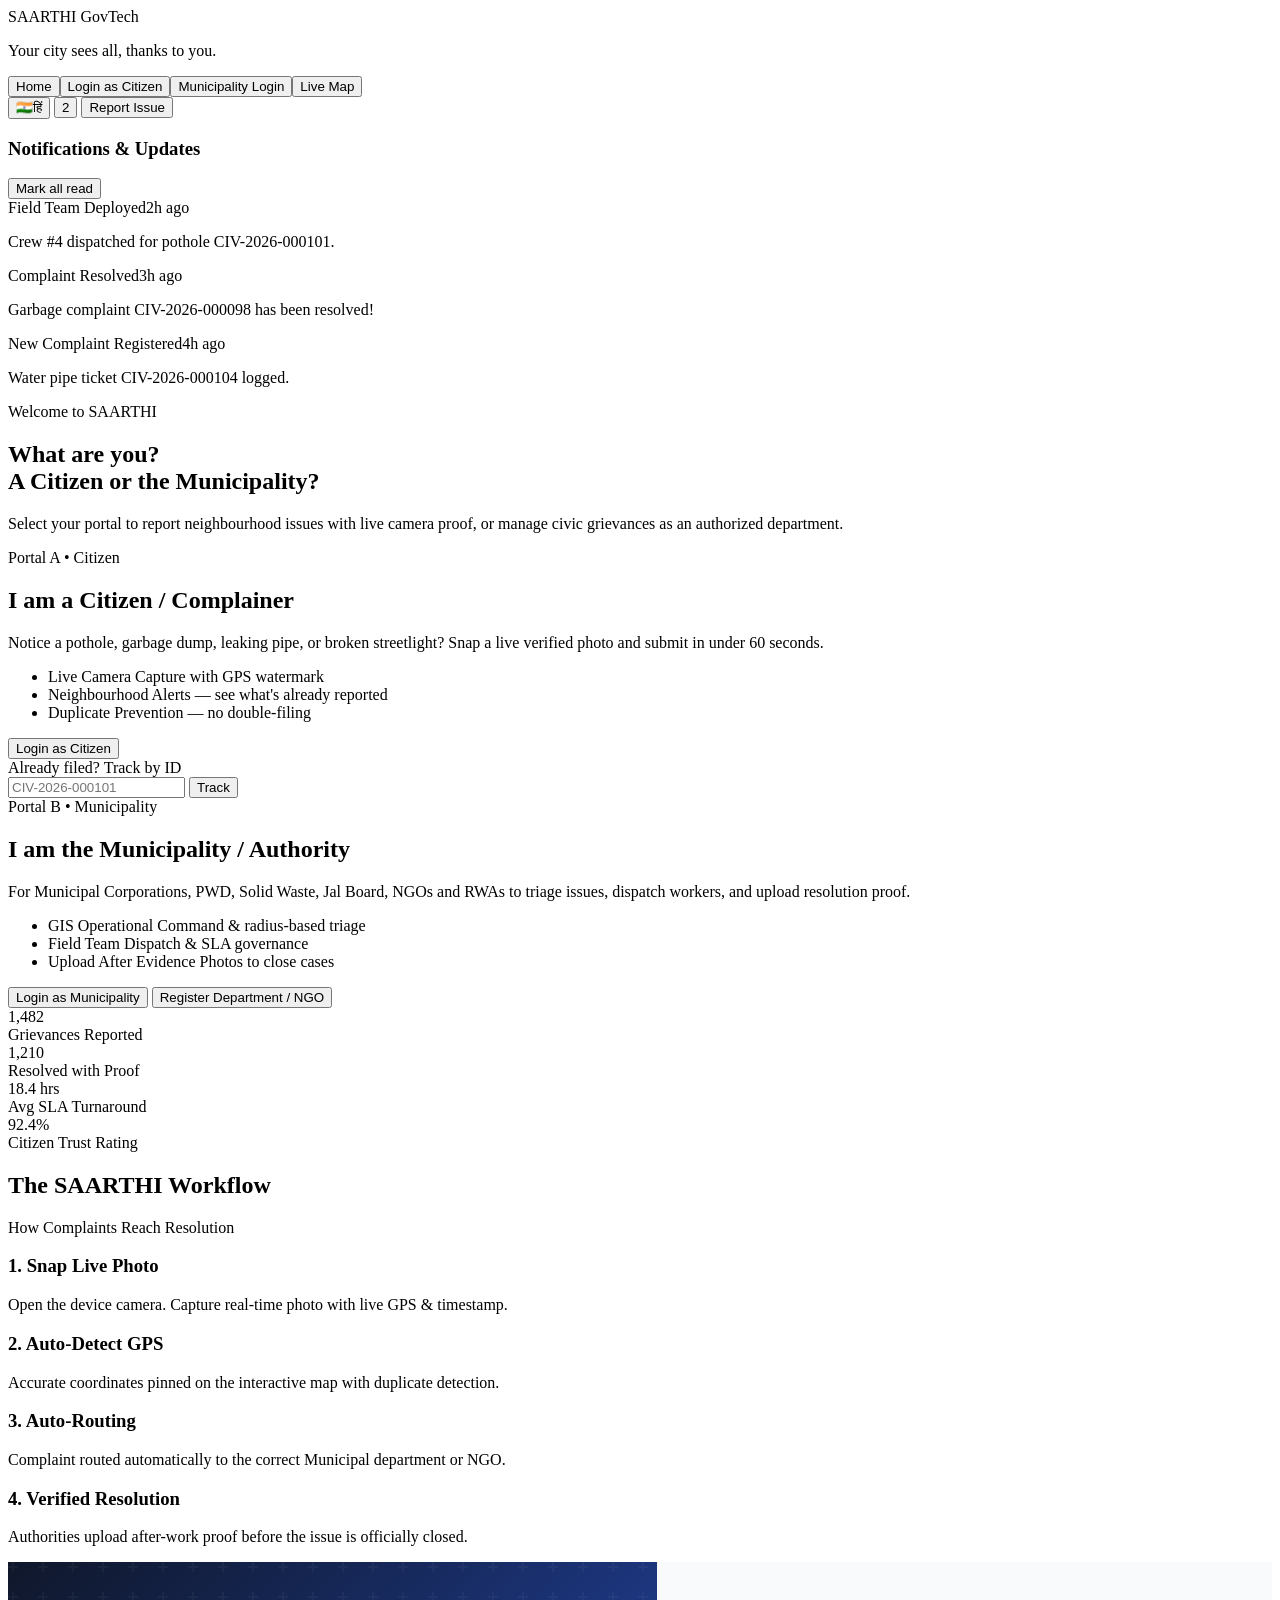
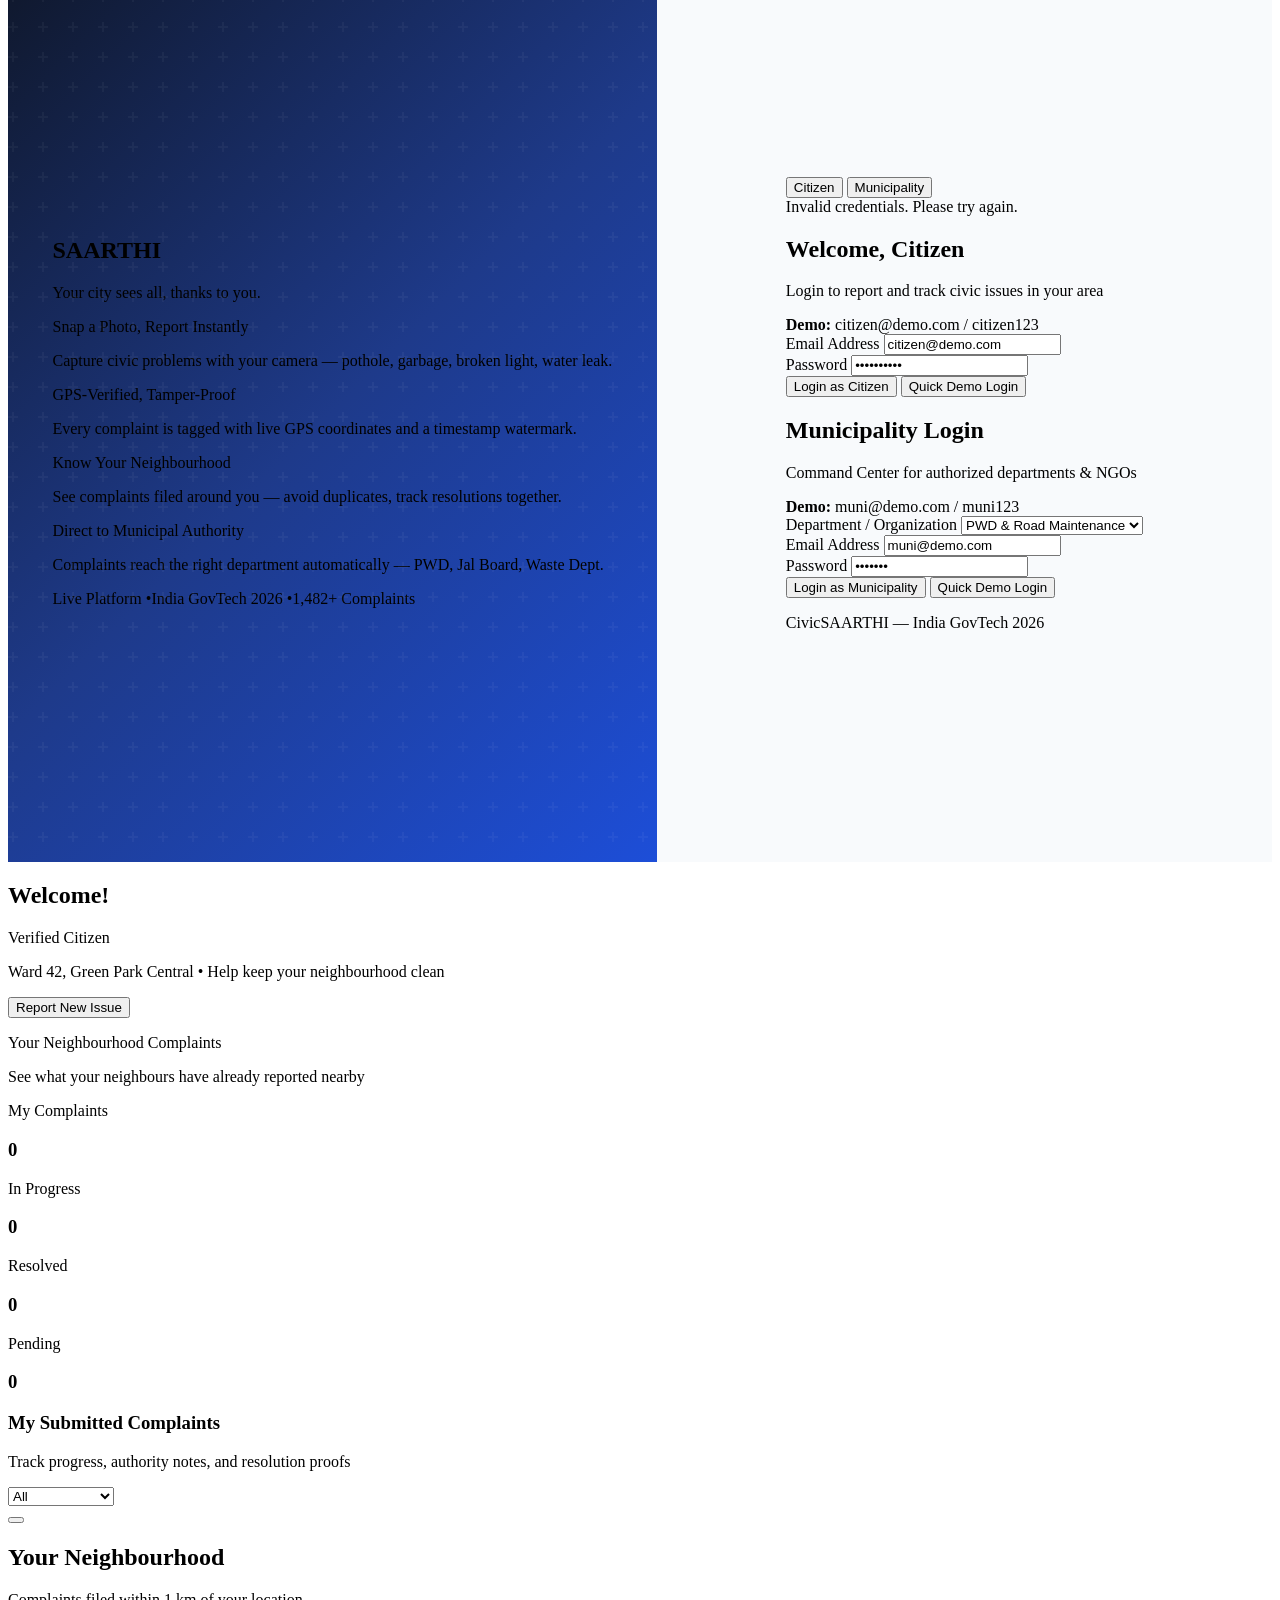
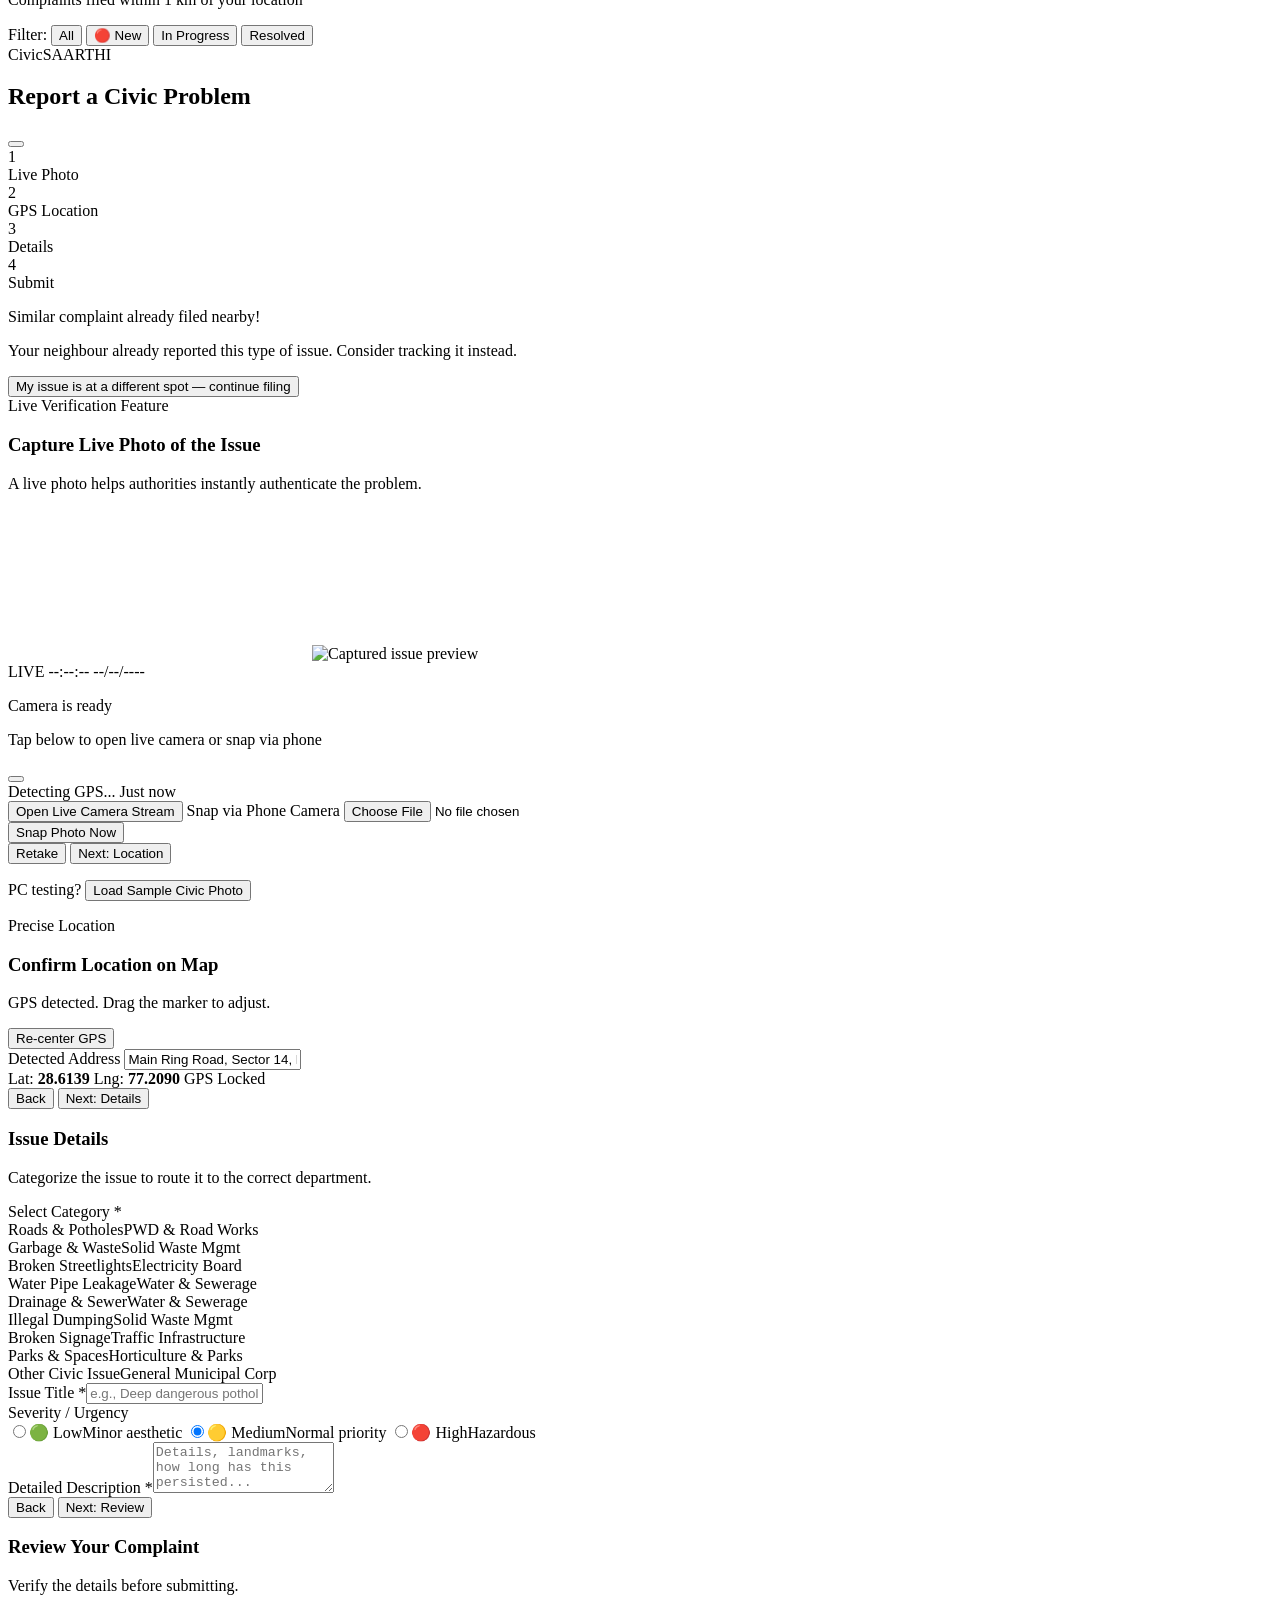
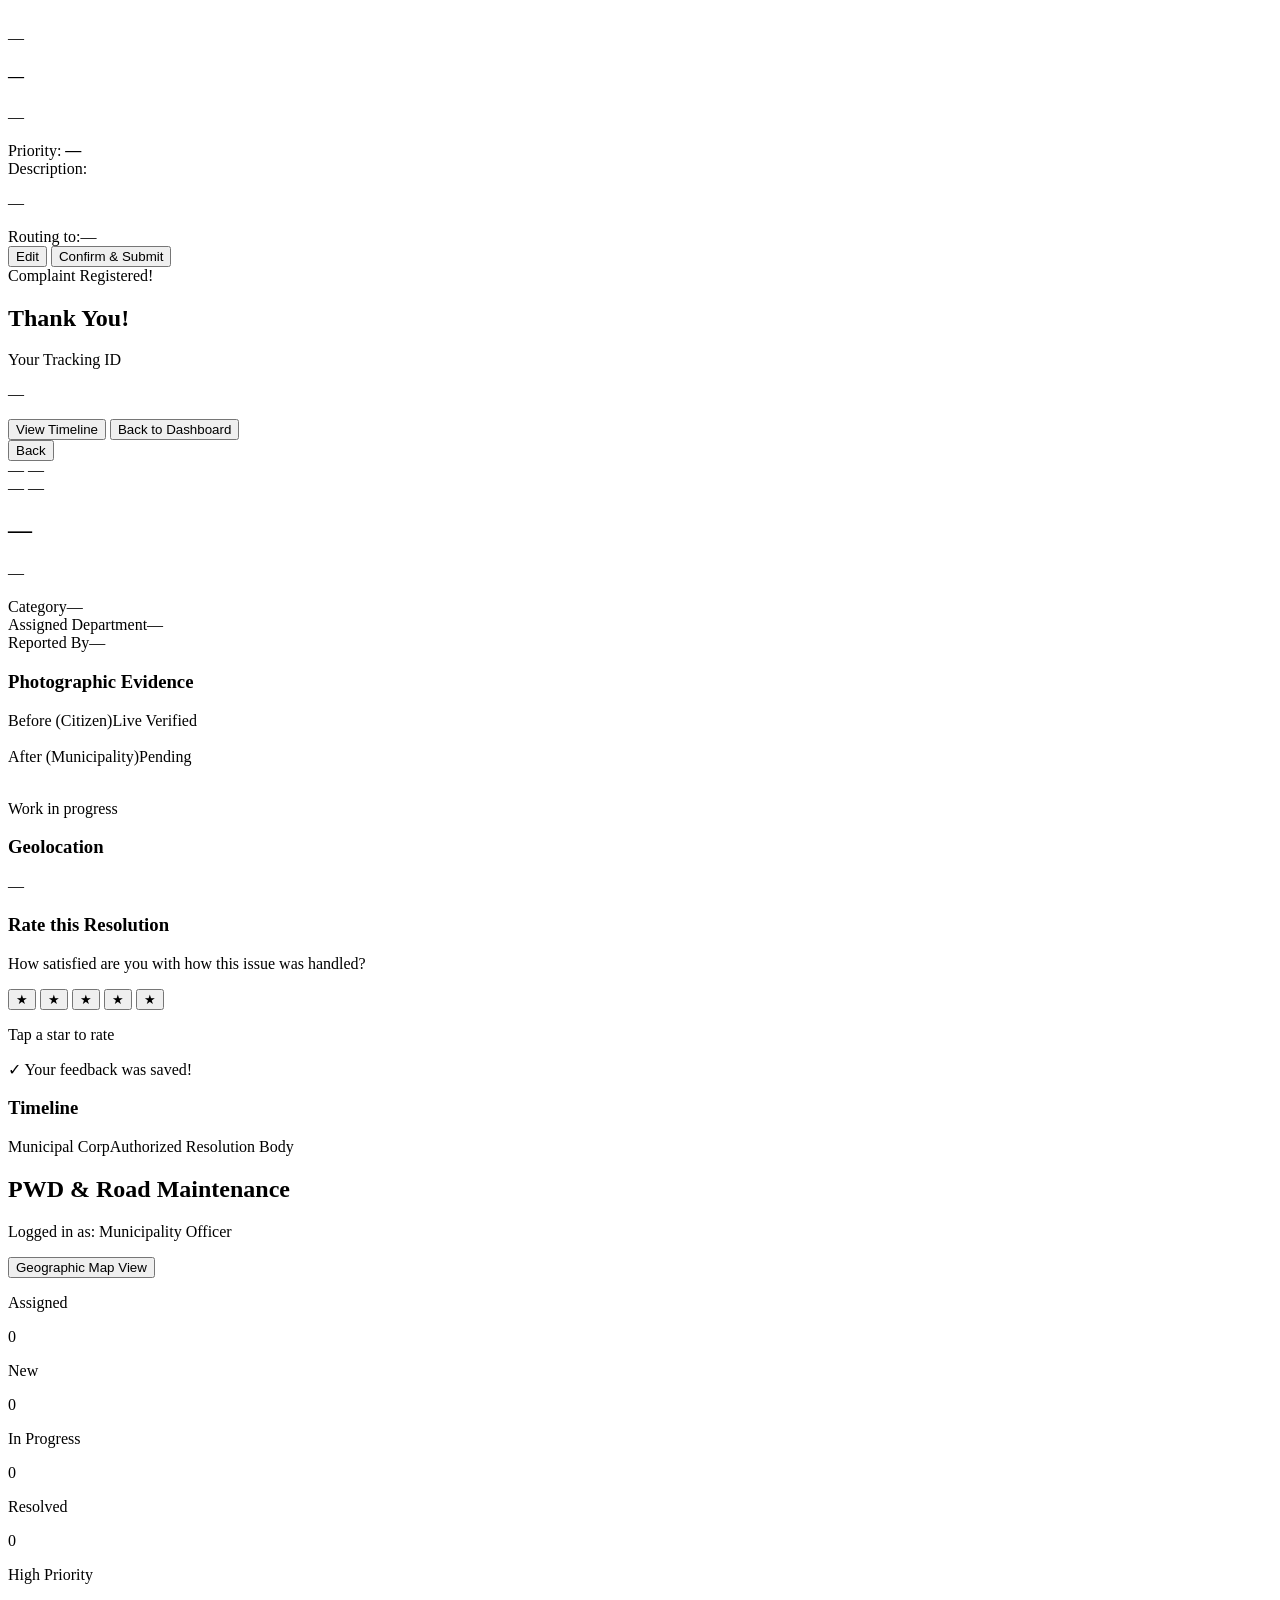
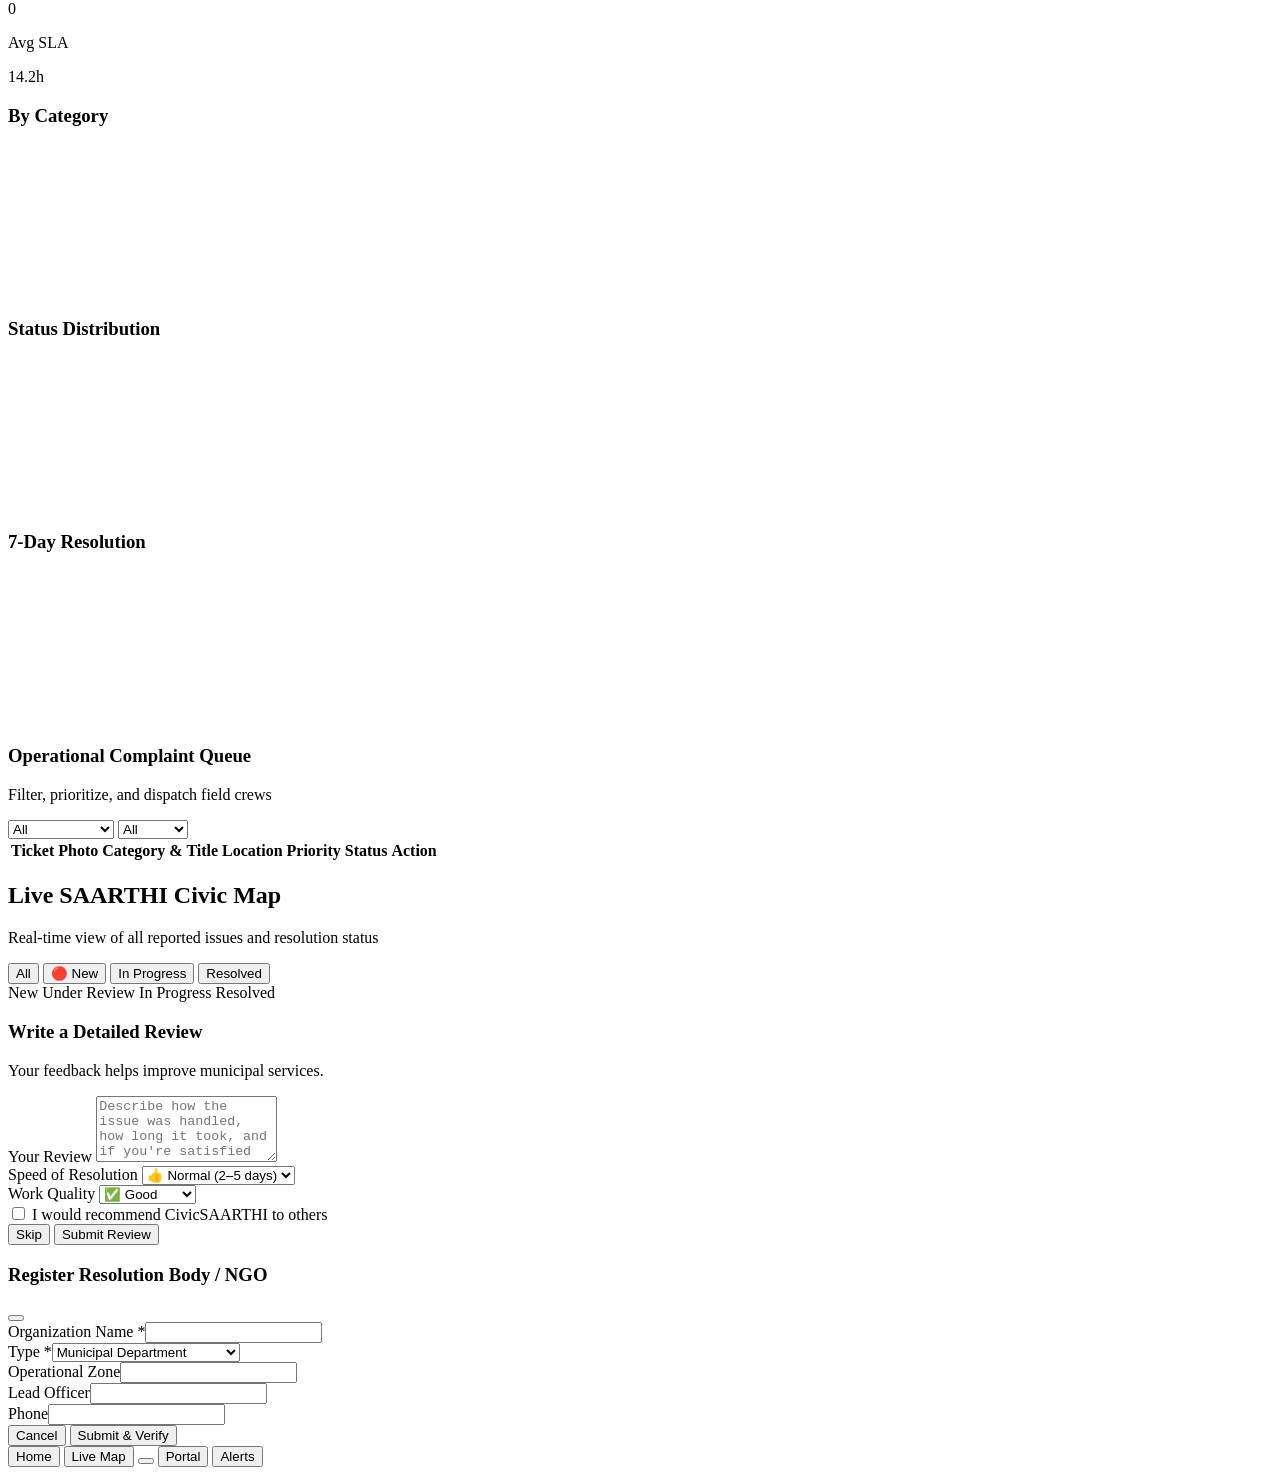
==== commit 39b6e938: "title change" ====
--- a/app.html
+++ b/app.html
@@ -97,7 +97,7 @@
         <div class="absolute inset-0 opacity-10 bg-[radial-gradient(#fff_1px,transparent_1px)] [background-size:16px_16px]"></div>
         <div class="max-w-7xl mx-auto px-4 sm:px-6 lg:px-8 relative z-10 text-center">
           <span class="inline-flex items-center gap-2 px-3 py-1 rounded-full bg-indigo-500/20 border border-indigo-400/30 text-cyan-300 text-xs font-semibold uppercase tracking-wider mb-5">
-            <i data-lucide="eye" class="w-3.5 h-3.5"></i> <span data-i18n="landing.welcome">Welcome to SAARTHI</span>
+            <i data-lucide="eye" class="w-3.5 h-3.5"></i> <span data-i18n="landing.welcome">Welcome to CivicSAARTHI</span>
           </span>
           <h1 class="text-3xl sm:text-5xl lg:text-6xl font-extrabold tracking-tight text-white max-w-4xl mx-auto leading-tight">
             <span data-i18n="landing.title">What are you?</span><br/>
@@ -185,7 +185,7 @@
       </div>
       <div class="py-16 max-w-7xl mx-auto px-4 sm:px-6 lg:px-8">
         <div class="text-center max-w-3xl mx-auto mb-12">
-          <h2 class="text-xs uppercase font-bold text-indigo-600 tracking-wider" data-i18n="howit.label">The SAARTHI Workflow</h2>
+          <h2 class="text-xs uppercase font-bold text-indigo-600 tracking-wider" data-i18n="howit.label">The CivicSAARTHI Workflow</h2>
           <p class="mt-2 text-3xl font-bold text-slate-900" data-i18n="howit.title">How Complaints Reach Resolution</p>
         </div>
         <div class="grid grid-cols-1 md:grid-cols-4 gap-6">
@@ -322,7 +322,7 @@
             </div>
 
             <div class="mt-6 pt-5 border-t border-slate-200 text-center">
-              <p class="text-xs text-slate-400">SAARTHI — India GovTech 2026</p>
+              <p class="text-xs text-slate-400">CivicSAARTHI — India GovTech 2026</p>
             </div>
           </div>
         </div>
@@ -387,7 +387,7 @@
     <section id="view-report-wizard" class="view-section hidden py-6 max-w-3xl mx-auto px-4 sm:px-6">
       <div class="bg-white rounded-3xl border border-slate-200 shadow-sm p-6 mb-6">
         <div class="flex items-center justify-between mb-4">
-          <div><span class="text-xs font-bold uppercase tracking-wider text-indigo-600">SAARTHI</span><h2 class="text-xl font-extrabold text-slate-900" data-i18n="wizard.title">Report a Civic Problem</h2></div>
+          <div><span class="text-xs font-bold uppercase tracking-wider text-indigo-600">CivicSAARTHI</span><h2 class="text-xl font-extrabold text-slate-900" data-i18n="wizard.title">Report a Civic Problem</h2></div>
           <button onclick="app.cancelReportWizard()" class="p-2 text-slate-400 hover:text-slate-600 rounded-lg hover:bg-slate-100"><i data-lucide="x" class="w-5 h-5"></i></button>
         </div>
         <div class="flex items-center justify-between relative">
@@ -703,7 +703,7 @@
     <!-- ===== MAP VIEW ===== -->
     <section id="view-map-view" class="view-section hidden py-6 max-w-7xl mx-auto px-4 sm:px-6 lg:px-8">
       <div class="flex flex-col md:flex-row md:items-center justify-between gap-4 mb-4">
-        <div><h1 class="text-2xl font-extrabold text-slate-900" data-i18n="map.title">Live SAARTHI Civic Map</h1><p class="text-xs text-slate-500" data-i18n="map.subtitle">Real-time view of all reported issues and resolution status</p></div>
+        <div><h1 class="text-2xl font-extrabold text-slate-900" data-i18n="map.title">Live CivicSAARTHI Map</h1><p class="text-xs text-slate-500" data-i18n="map.subtitle">Real-time view of all reported issues and resolution status</p></div>
         <div class="flex flex-wrap items-center gap-2 text-xs">
           <button onclick="mapModule.filterMapMarkers('all')" class="px-2.5 py-1 rounded-lg bg-slate-900 text-white font-medium" data-i18n="filter.all">All</button>
           <button onclick="mapModule.filterMapMarkers('Submitted')" class="px-2.5 py-1 rounded-lg bg-rose-100 text-rose-800 font-medium" data-i18n="filter.new">&#x1F534; New</button>
@@ -762,7 +762,7 @@
         </div>
         <label class="flex items-center gap-2 cursor-pointer select-none">
           <input type="checkbox" id="review-would-recommend" class="w-4 h-4 rounded accent-amber-400">
-          <span class="text-xs text-slate-700 font-medium">I would recommend SAARTHI to others</span>
+          <span class="text-xs text-slate-700 font-medium">I would recommend CivicSAARTHI to others</span>
         </label>
       </div>
       <div class="mt-6 flex gap-3">
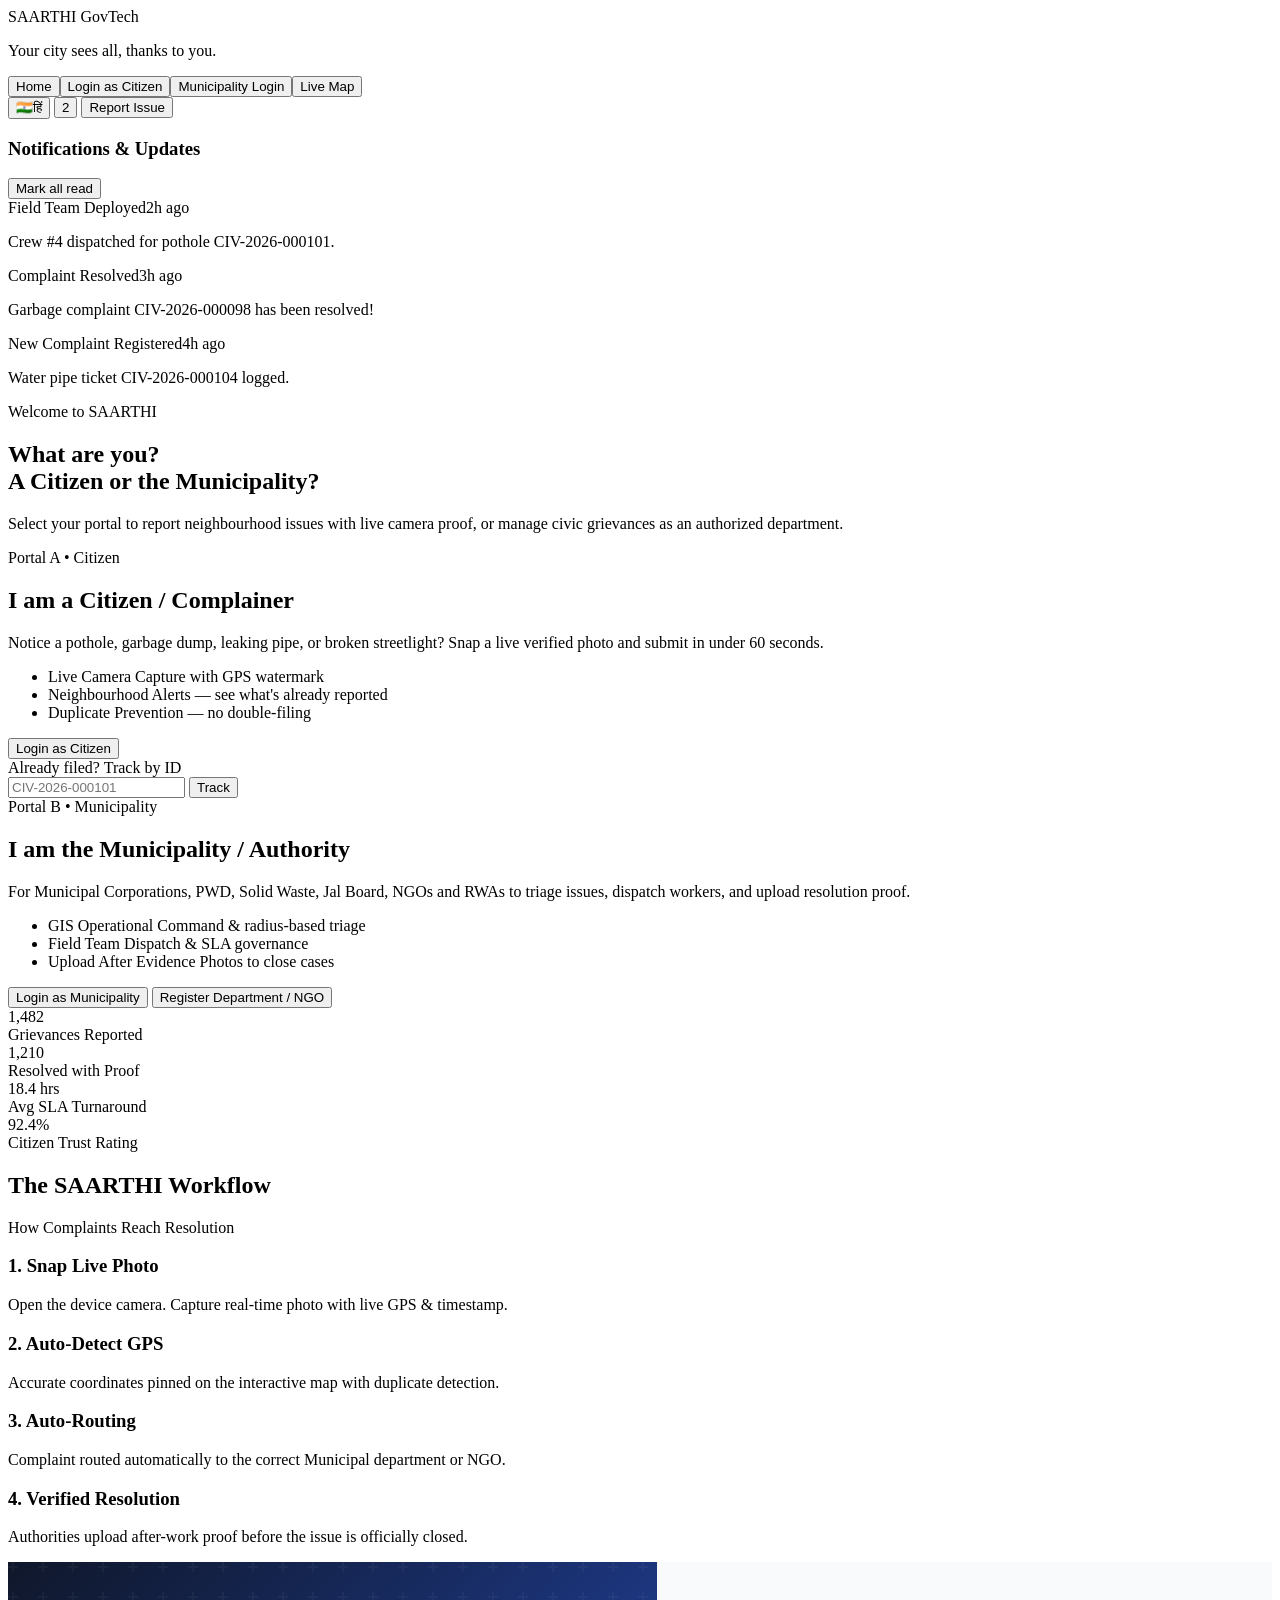
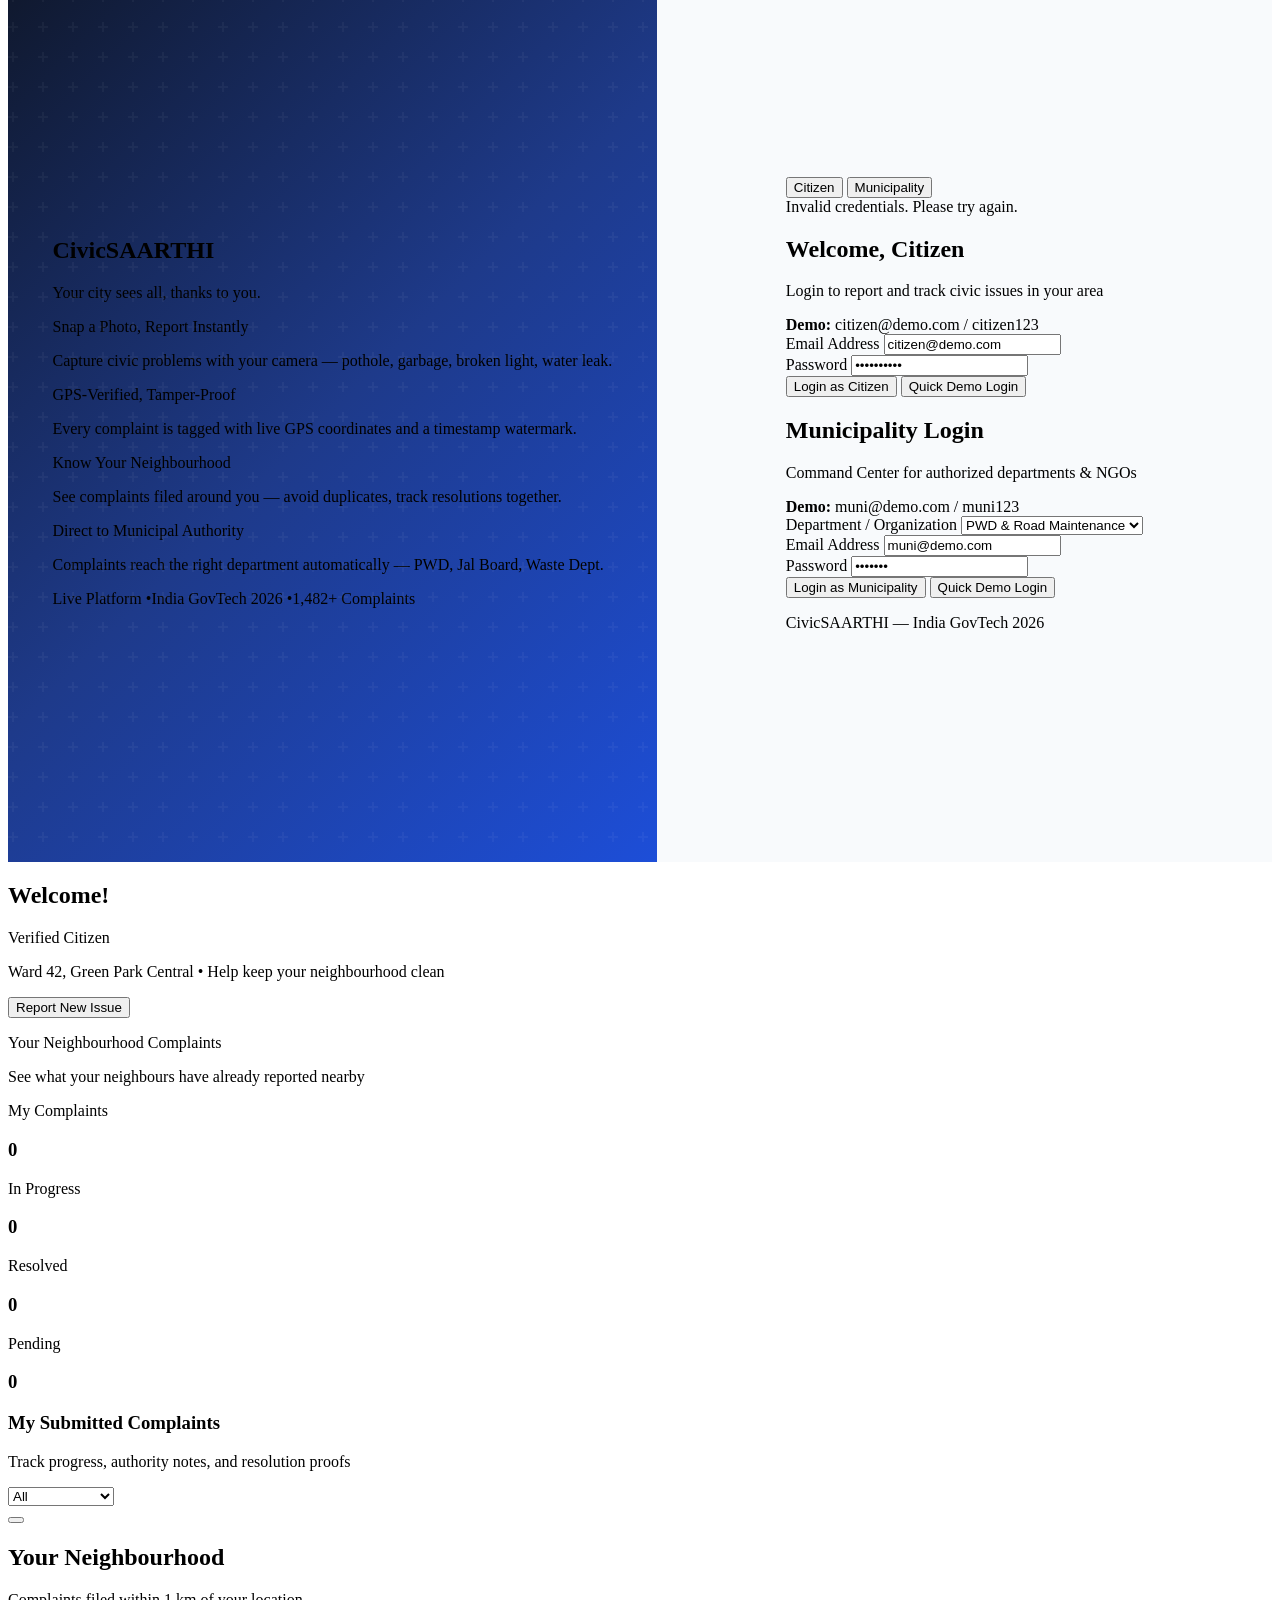
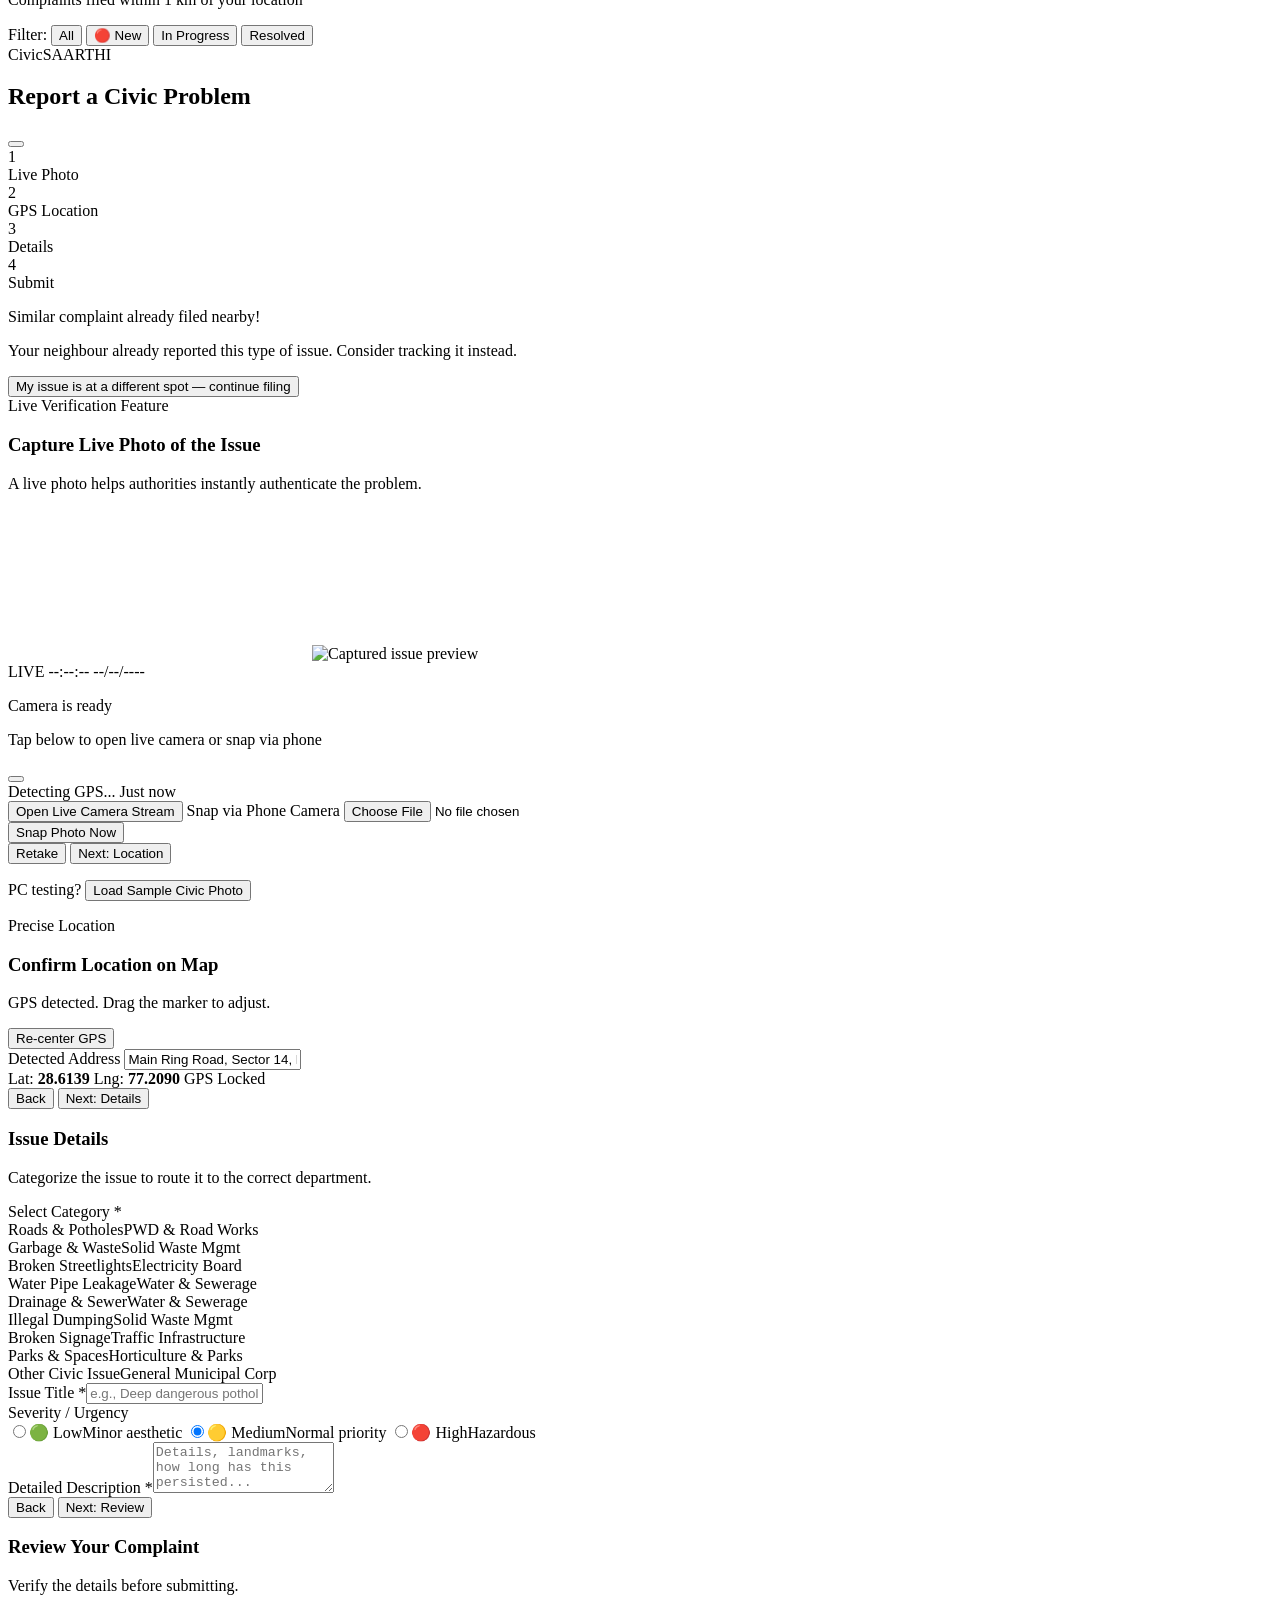
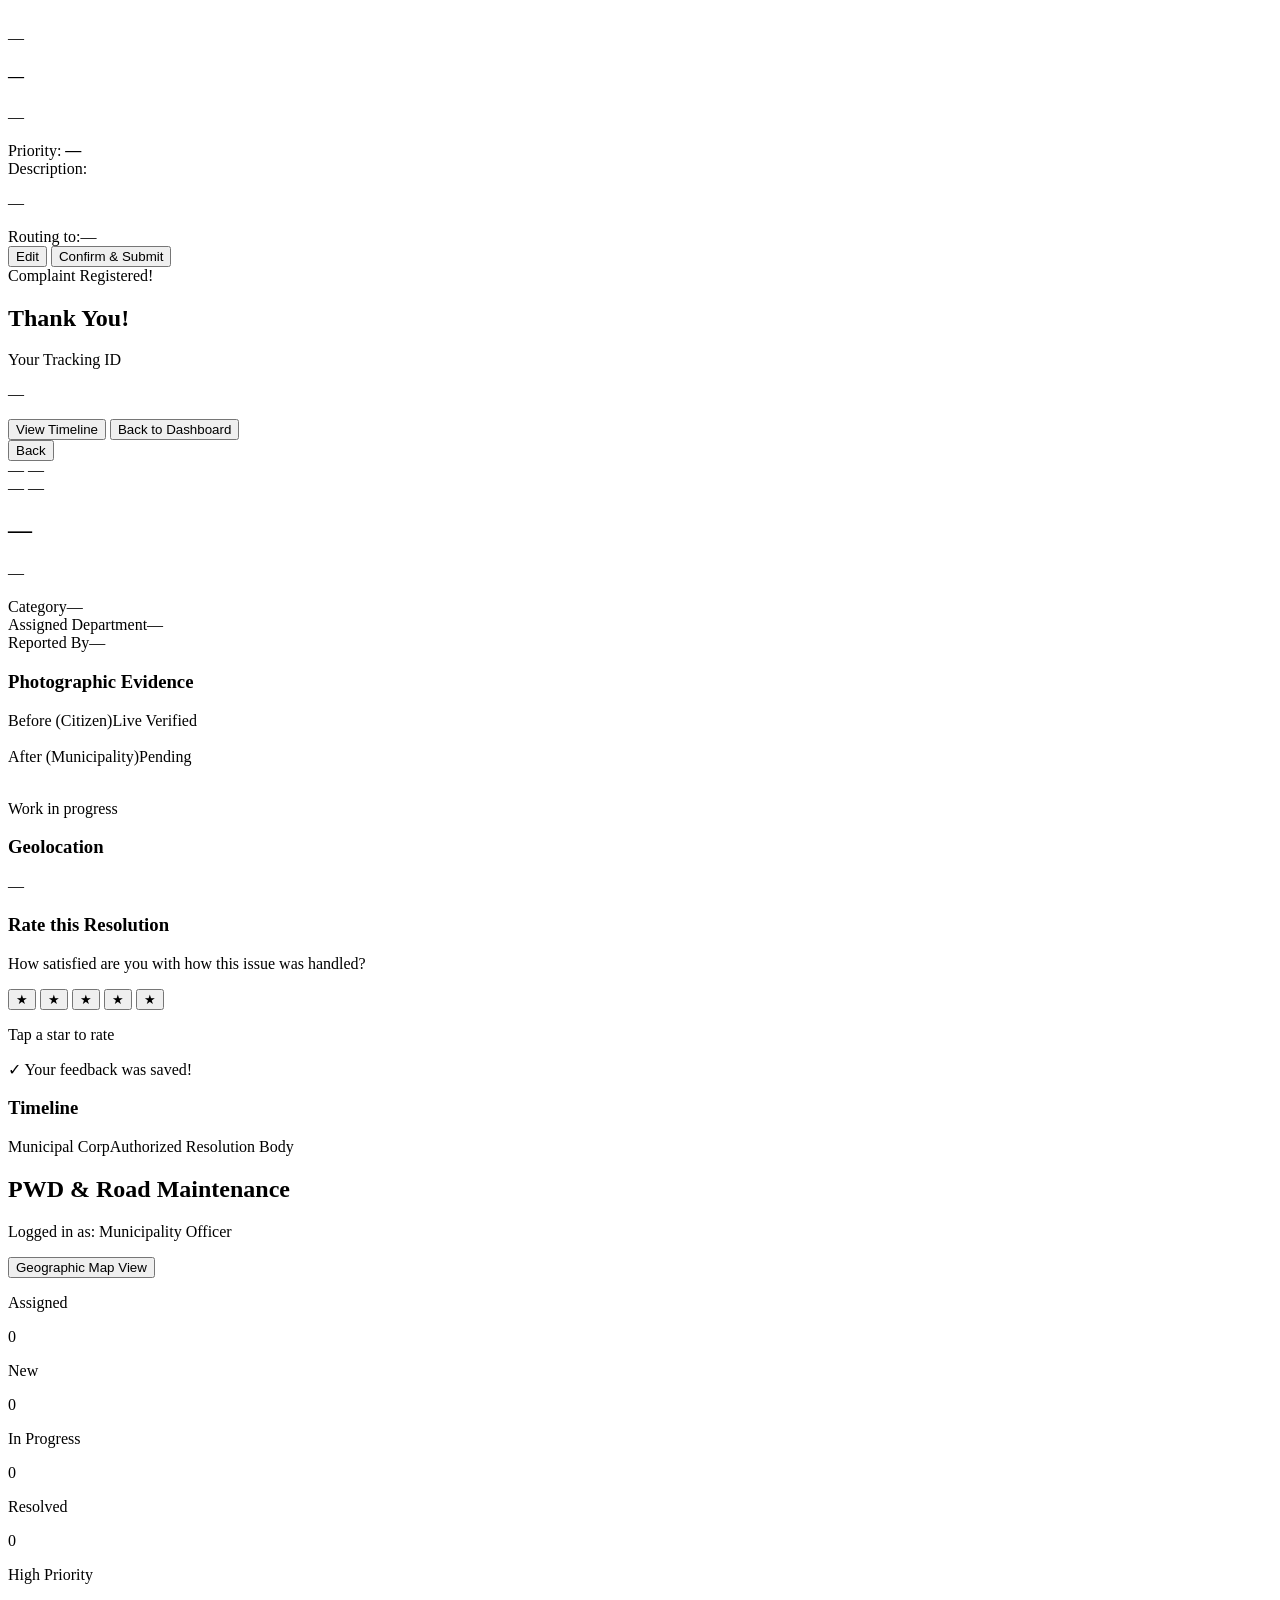
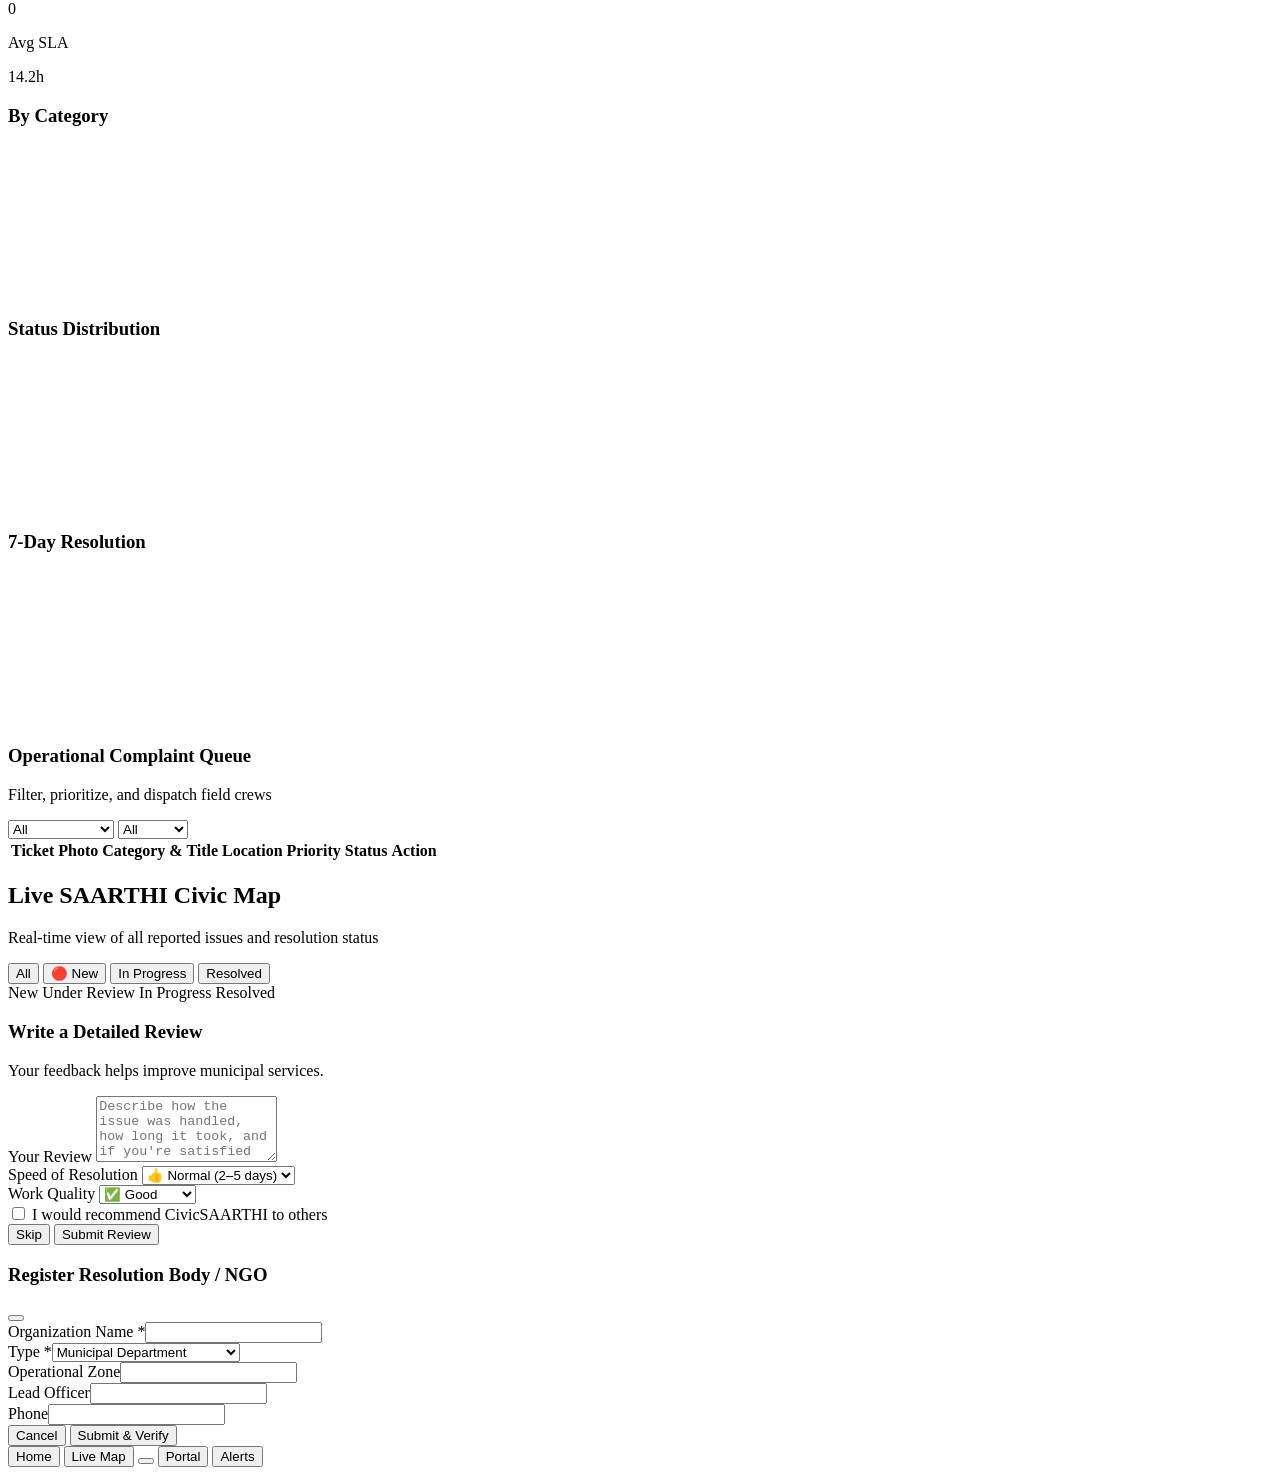
==== commit 43966b64: "faltuuu changes" ====
--- a/app.html
+++ b/app.html
@@ -204,11 +204,11 @@
         <div class="login-left text-white">
           <!-- Logo -->
           <div class="relative z-10 flex flex-col items-center text-center max-w-sm">
-            <img src="logo.jpg" alt="SAARTHI Logo" class="w-24 h-24 rounded-3xl object-cover shadow-2xl shadow-black/30 mb-5 ring-4 ring-white/20" onerror="this.style.display='none';document.getElementById('login-logo-fallback').style.display='flex'">
+            <img src="blob:https://gemini.google.com/2f8030fb-019e-4fea-9713-90fe371625f3" alt="SAARTHI Logo" class="w-24 h-24 rounded-3xl object-cover shadow-2xl shadow-black/30 mb-5 ring-4 ring-white/20" onerror="this.style.display='none';document.getElementById('login-logo-fallback').style.display='flex'">
             <div id="login-logo-fallback" style="display:none" class="w-24 h-24 rounded-3xl bg-white/20 flex items-center justify-center mb-5 ring-4 ring-white/20">
               <i data-lucide="eye" class="w-12 h-12 text-white"></i>
             </div>
-            <h1 class="text-4xl font-extrabold tracking-tight">SAAR<span class="text-cyan-400">THI</span></h1>
+            <h1 class="text-4xl font-extrabold tracking-tight">Civic<span class="text-cyan-400">SAARTHI</span></h1>
             <p class="text-blue-200 text-sm mt-1 font-medium" data-i18n="nav.tagline">Your city sees all, thanks to you.</p>
             <div class="mt-8 space-y-4 text-left w-full">
               <div class="flex items-start gap-3 bg-white/15 border border-white/25 rounded-2xl p-4 shadow-lg shadow-black/20">
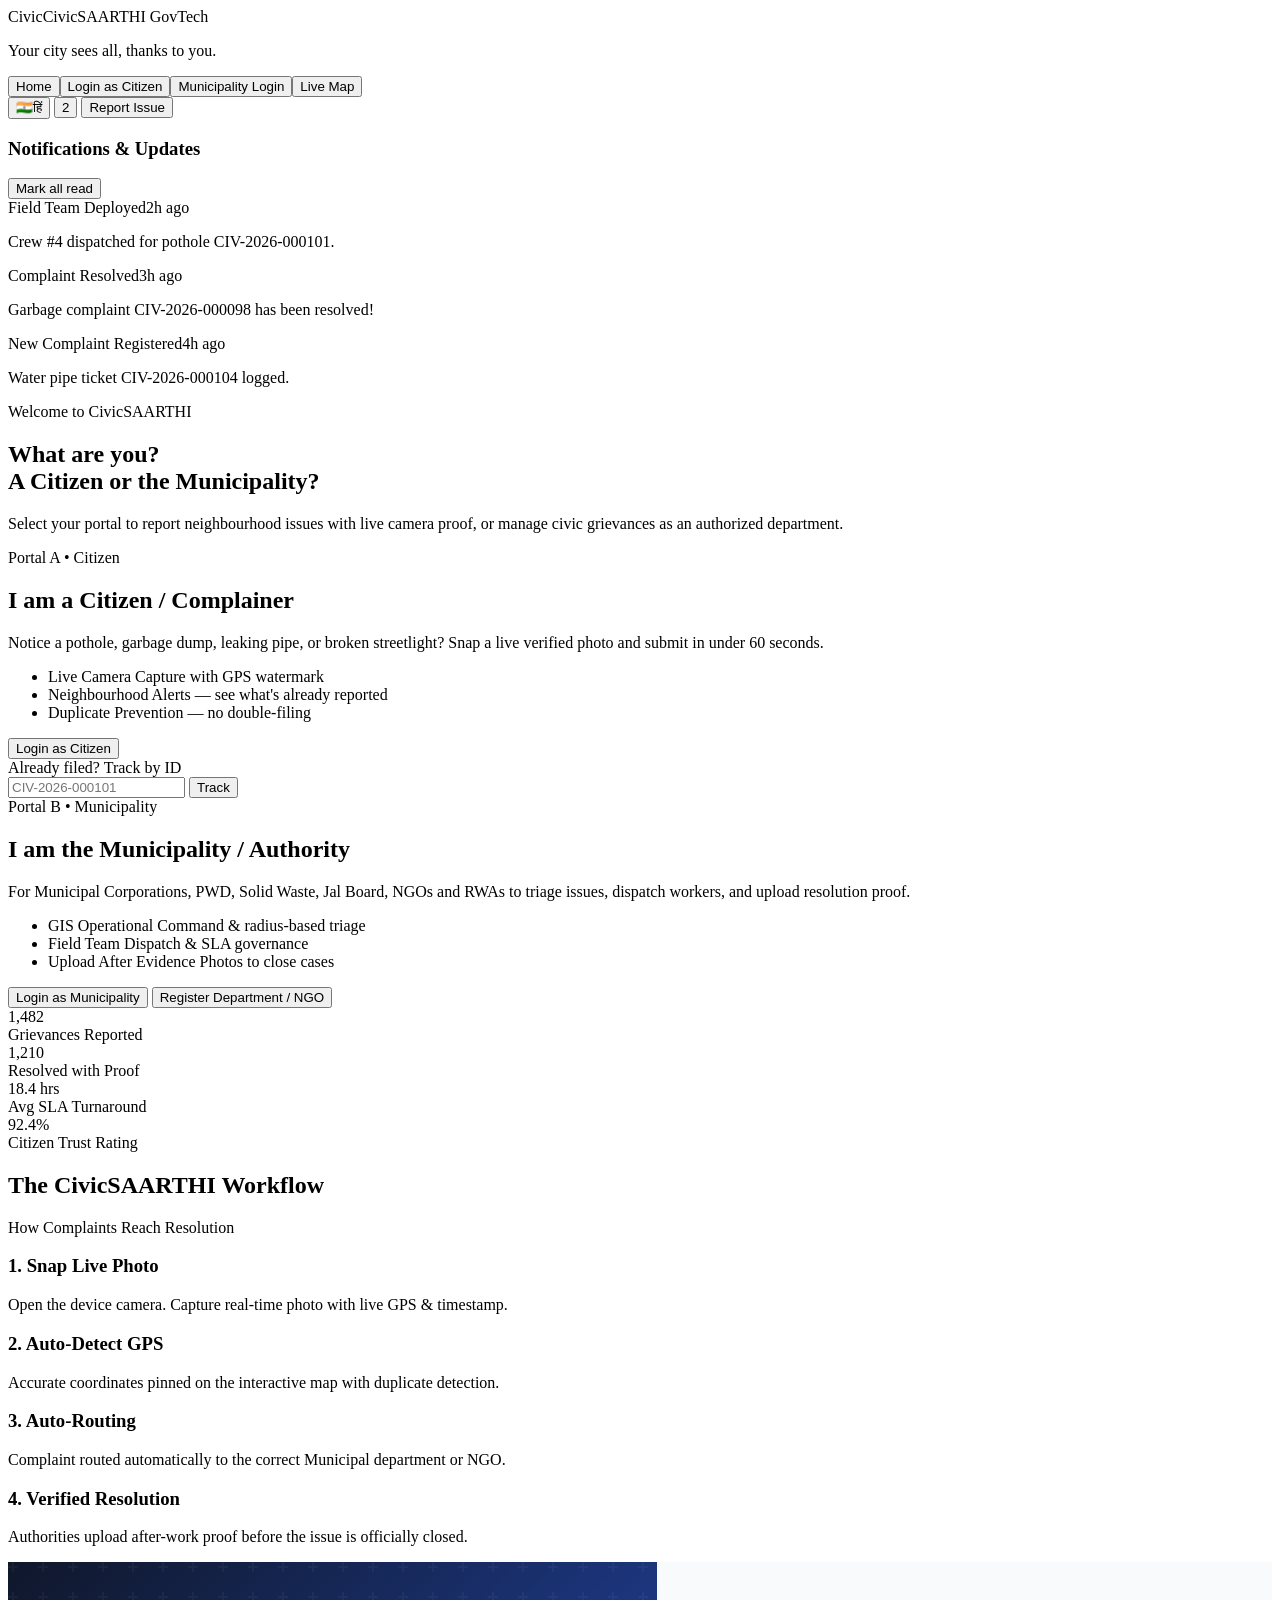
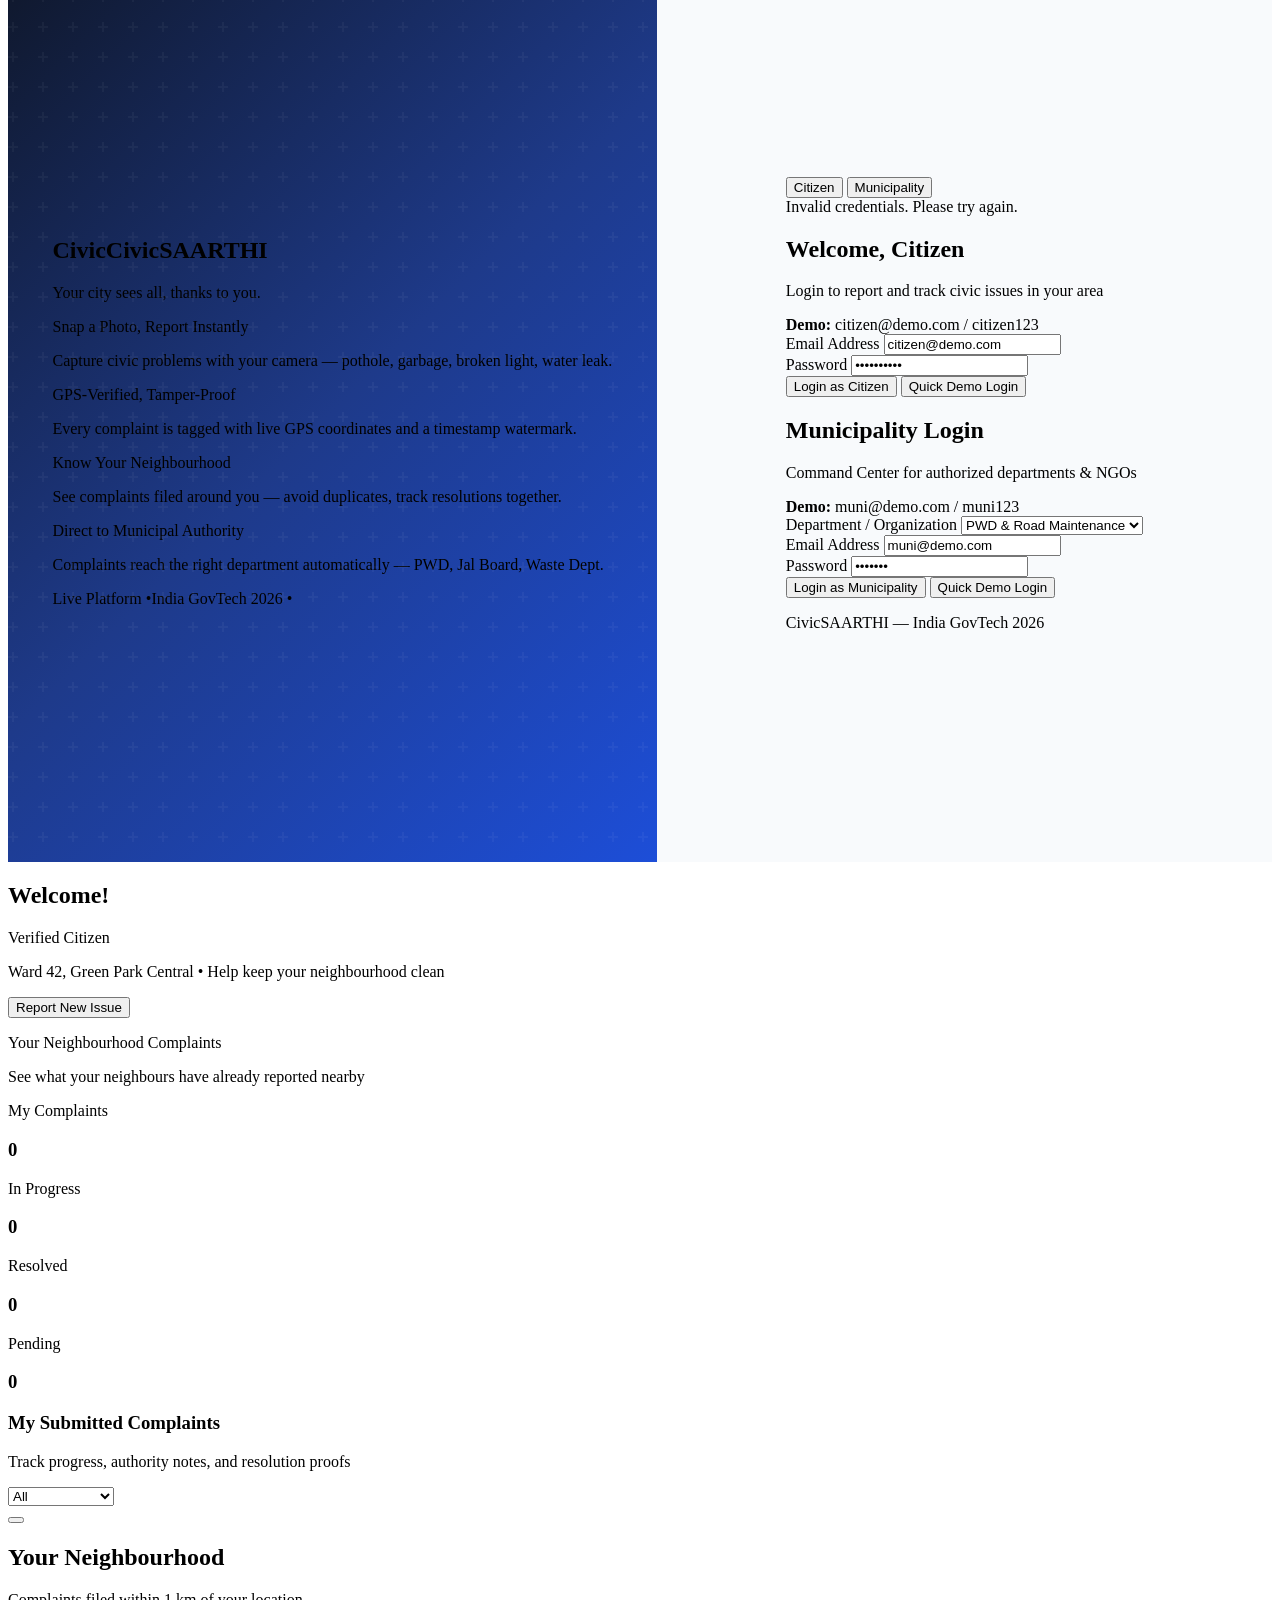
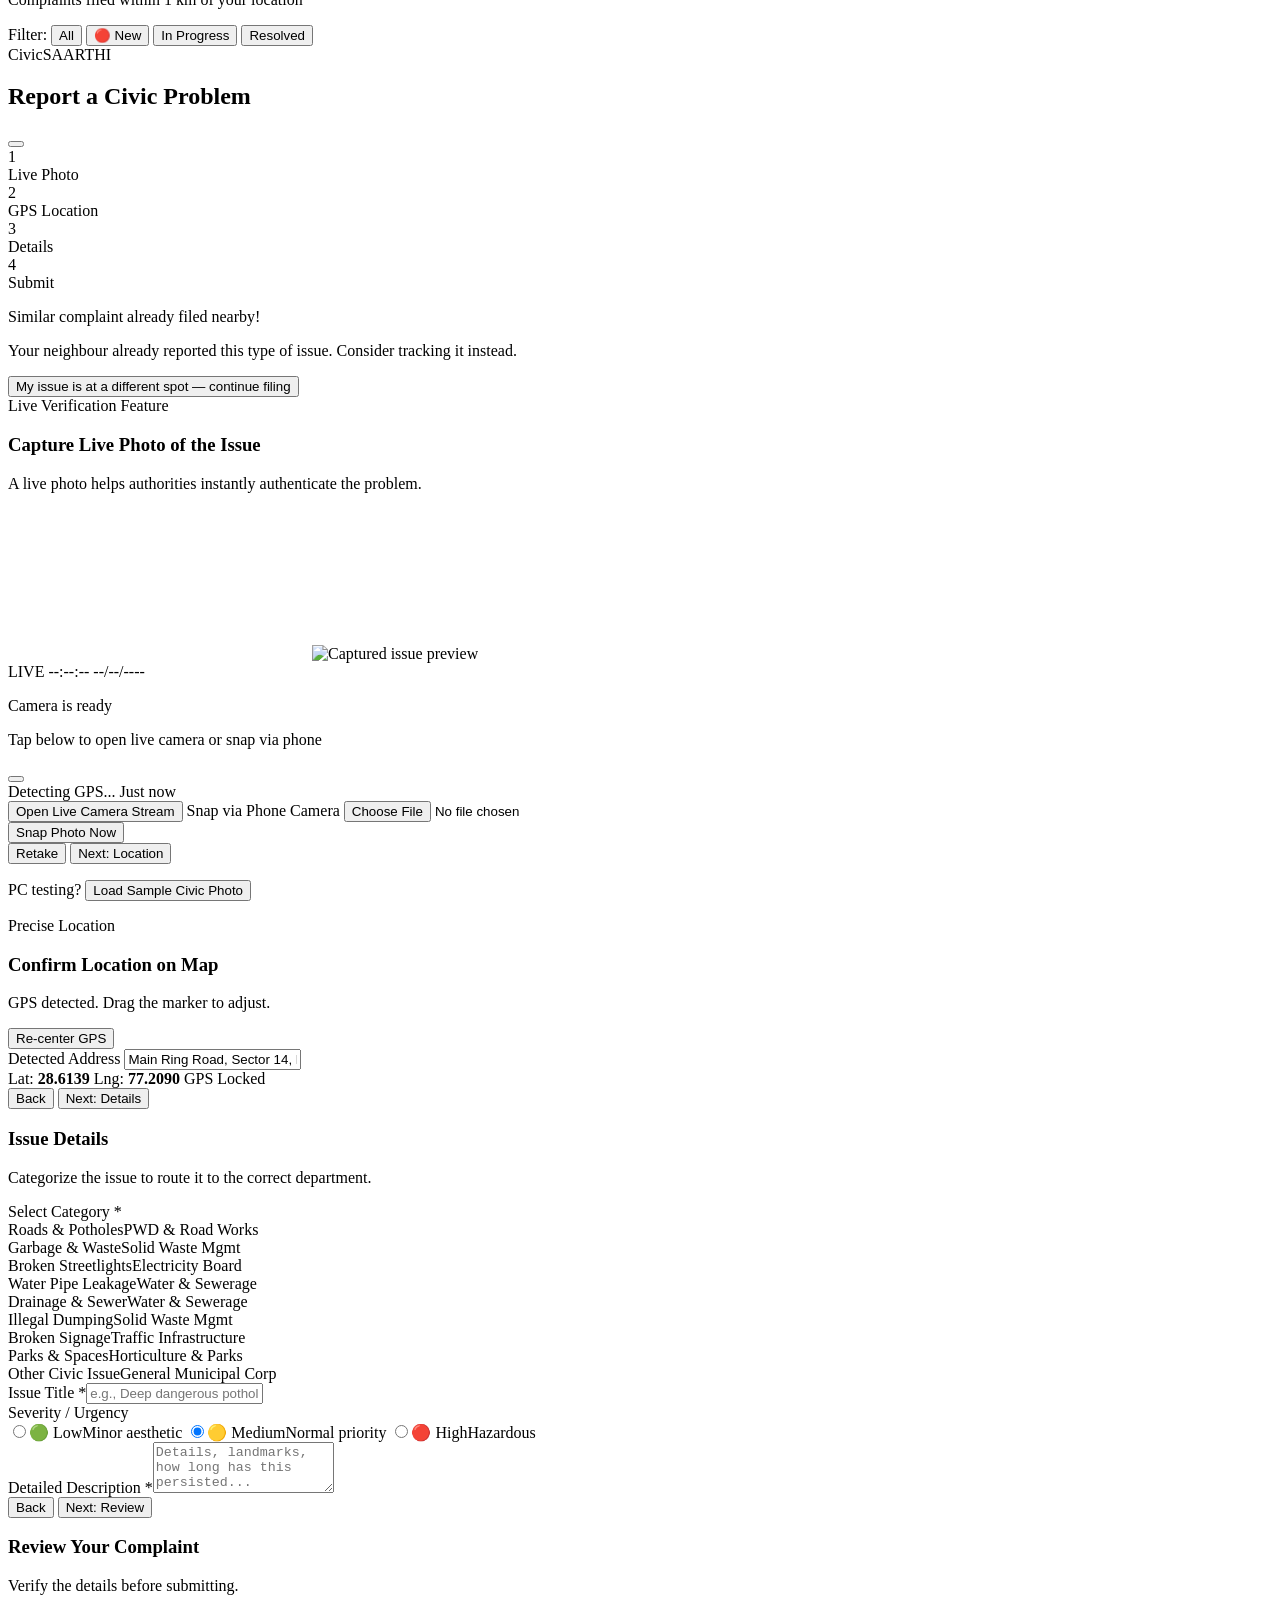
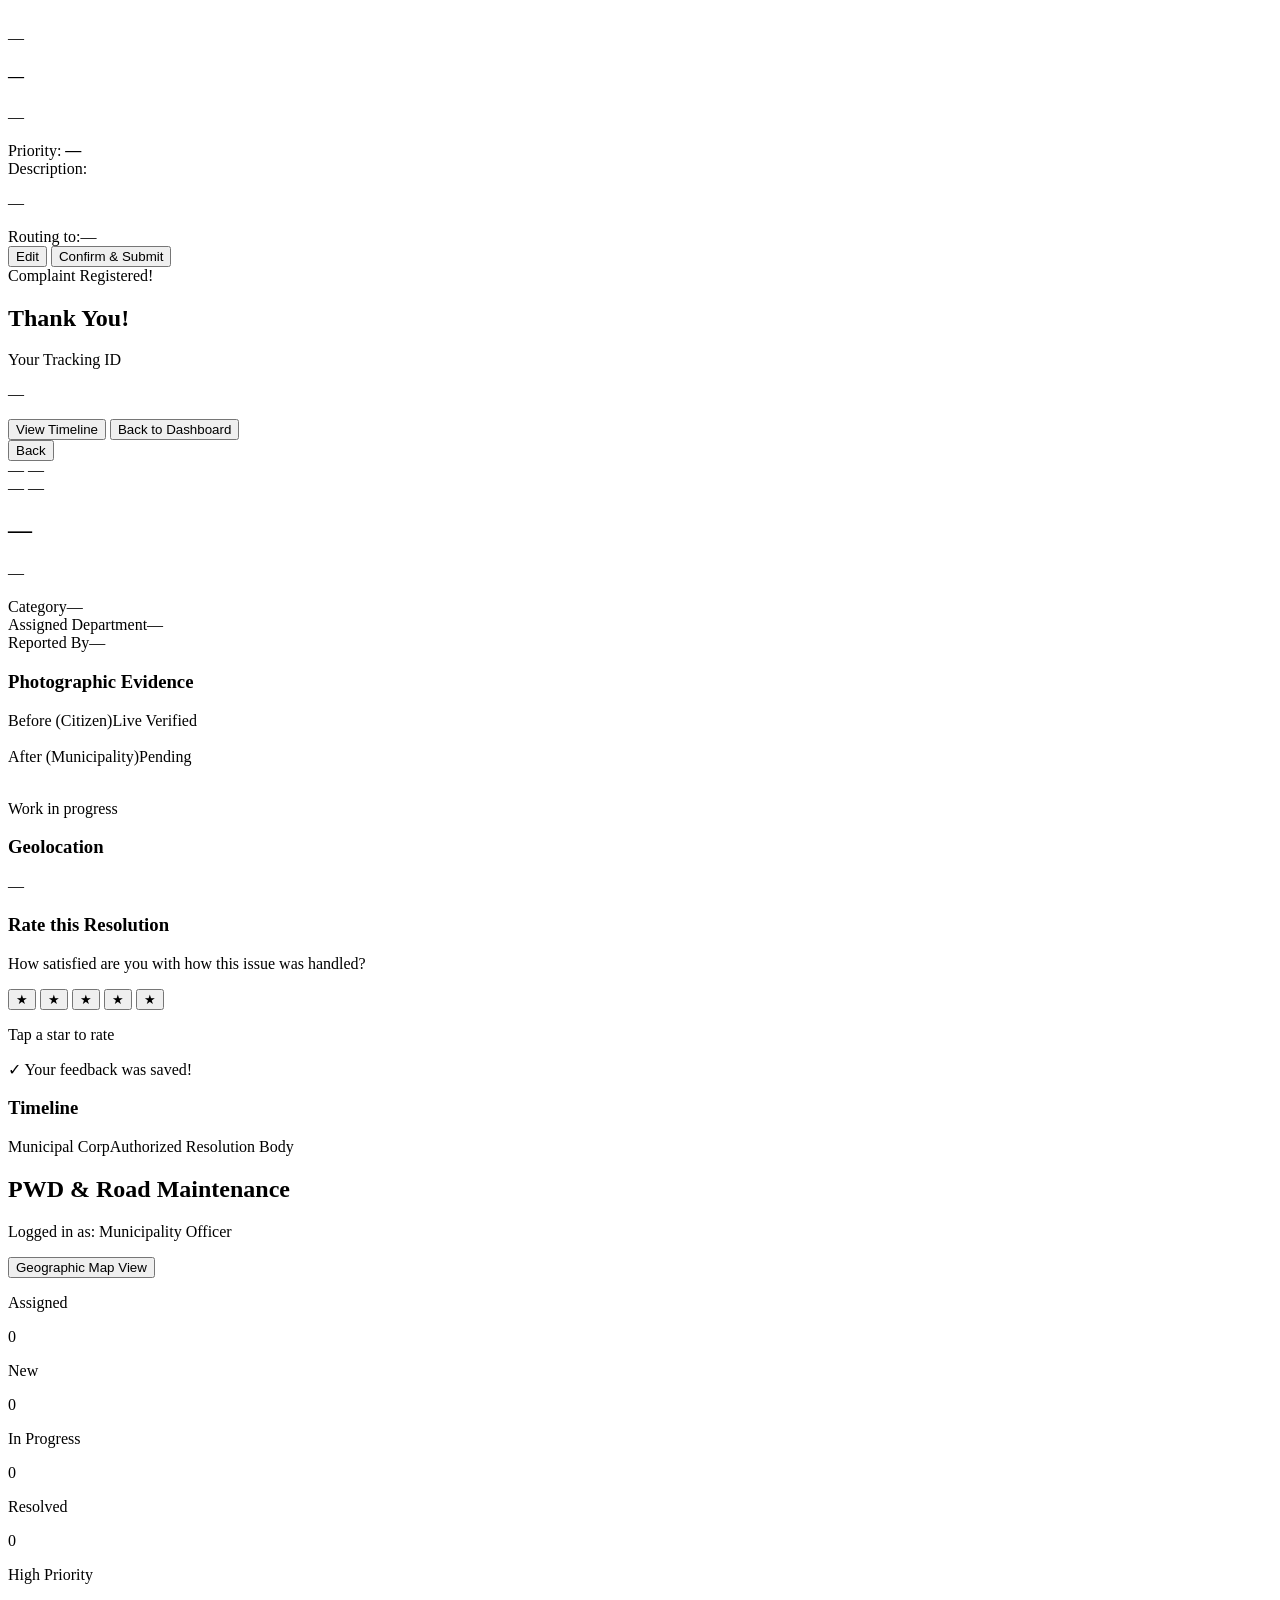
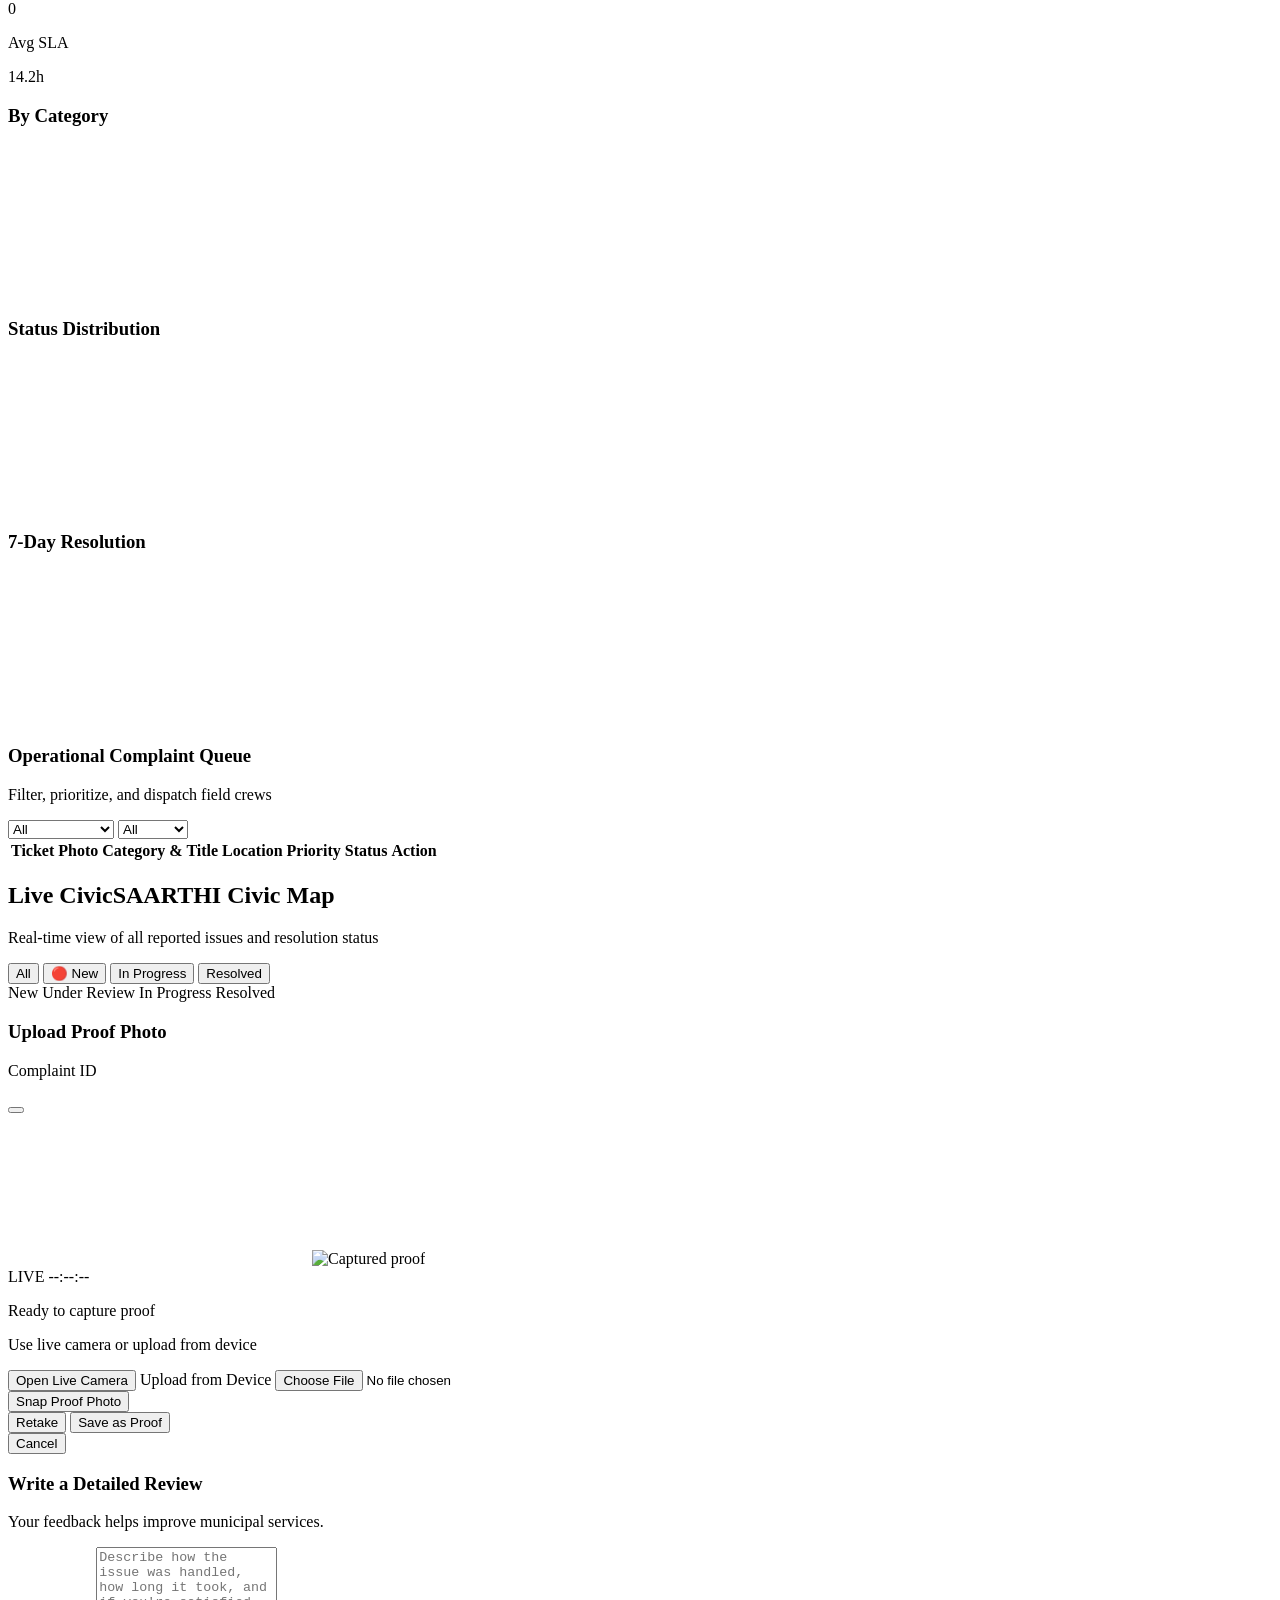
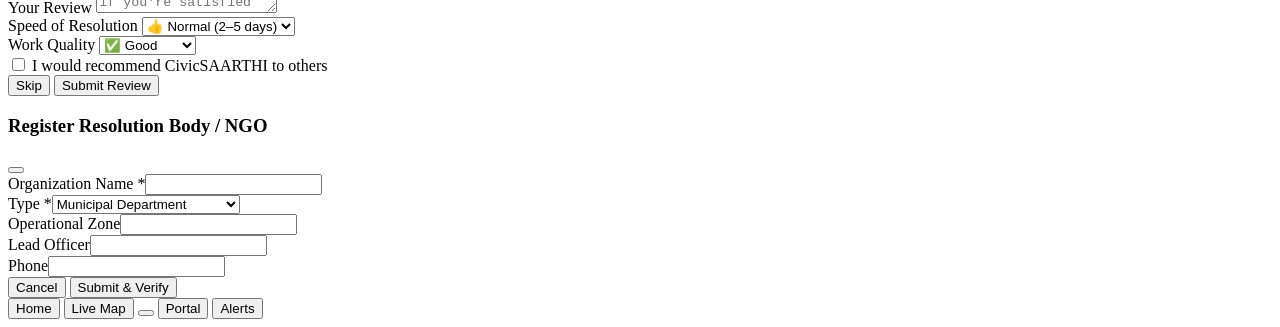
==== commit 5b3a9700: "finallllyyy" ====
--- a/app.html
+++ b/app.html
@@ -52,11 +52,11 @@
     <div class="max-w-7xl mx-auto px-4 sm:px-6 lg:px-8">
       <div class="flex items-center justify-between h-16">
         <div class="flex items-center gap-3 cursor-pointer" onclick="app.navigateTo('login')">
-          <img src="logo.jpg" alt="SAARTHI Logo" class="w-10 h-10 rounded-xl object-cover shadow-md shadow-indigo-500/20" onerror="this.style.display='none';document.getElementById('nav-logo-fallback').style.display='flex'">
+          <img src="logo.jpg" alt="CivicSAARTHI Logo" class="w-10 h-10 rounded-xl object-cover shadow-md shadow-indigo-500/20" onerror="this.style.display='none';document.getElementById('nav-logo-fallback').style.display='flex'">
           <div id="nav-logo-fallback" style="display:none" class="w-10 h-10 rounded-xl bg-gradient-to-tr from-indigo-700 via-blue-600 to-cyan-500 flex items-center justify-center text-white shadow-md"><i data-lucide="eye" class="w-6 h-6"></i></div>
           <div>
             <div class="flex items-center gap-2">
-              <span class="font-extrabold text-xl tracking-tight text-slate-900">SAAR<span class="text-indigo-600">THI</span></span>
+              <span class="font-extrabold text-xl tracking-tight text-slate-900">Civic<span class="text-indigo-600">CivicSAARTHI</span></span>
               <span class="text-[10px] uppercase font-bold tracking-wider px-1.5 py-0.5 rounded bg-indigo-100 text-indigo-800">GovTech</span>
             </div>
             <p class="text-xs text-slate-500 hidden sm:block" data-i18n="nav.tagline">Your city sees all, thanks to you.</p>
@@ -204,11 +204,11 @@
         <div class="login-left text-white">
           <!-- Logo -->
           <div class="relative z-10 flex flex-col items-center text-center max-w-sm">
-            <img src="blob:https://gemini.google.com/2f8030fb-019e-4fea-9713-90fe371625f3" alt="SAARTHI Logo" class="w-24 h-24 rounded-3xl object-cover shadow-2xl shadow-black/30 mb-5 ring-4 ring-white/20" onerror="this.style.display='none';document.getElementById('login-logo-fallback').style.display='flex'">
+            <img src="logo.jpg" alt="CivicSAARTHI Logo" class="w-24 h-24 rounded-3xl object-cover shadow-2xl shadow-black/30 mb-5 ring-4 ring-white/20" onerror="this.style.display='none';document.getElementById('login-logo-fallback').style.display='flex'">
             <div id="login-logo-fallback" style="display:none" class="w-24 h-24 rounded-3xl bg-white/20 flex items-center justify-center mb-5 ring-4 ring-white/20">
               <i data-lucide="eye" class="w-12 h-12 text-white"></i>
             </div>
-            <h1 class="text-4xl font-extrabold tracking-tight">Civic<span class="text-cyan-400">SAARTHI</span></h1>
+            <h1 class="text-4xl font-extrabold tracking-tight">Civic<span class="text-cyan-400">CivicSAARTHI</span></h1>
             <p class="text-blue-200 text-sm mt-1 font-medium" data-i18n="nav.tagline">Your city sees all, thanks to you.</p>
             <div class="mt-8 space-y-4 text-left w-full">
               <div class="flex items-start gap-3 bg-white/15 border border-white/25 rounded-2xl p-4 shadow-lg shadow-black/20">
@@ -231,7 +231,7 @@
             <div class="mt-8 flex items-center gap-3 text-xs text-blue-300">
               <span class="flex items-center gap-1.5"><span class="w-2 h-2 rounded-full bg-emerald-400 animate-pulse"></span><span data-i18n="login.live">Live Platform</span></span>
               <span>•</span><span>India GovTech 2026</span>
-              <span>•</span><span data-i18n="login.complaints">1,482+ Complaints</span>
+              <span>•</span><span <!-- stats injected -->
             </div>
           </div>
         </div>
@@ -722,6 +722,78 @@
       </div>
     </section>
 
+  
+  <!-- MUNICIPALITY LIVE CAMERA MODAL -->
+  <div id="muni-cam-modal" class="hidden fixed inset-0 bg-black/80 backdrop-blur-sm z-50 flex items-center justify-center p-4">
+    <div class="bg-slate-900 rounded-3xl shadow-2xl max-w-lg w-full p-5 animate-slideDown">
+      <div class="flex items-center justify-between mb-4">
+        <div class="flex items-center gap-2">
+          <div class="w-8 h-8 rounded-lg bg-emerald-500/20 border border-emerald-500/40 flex items-center justify-center">
+            <i data-lucide="camera" class="w-4 h-4 text-emerald-400"></i>
+          </div>
+          <div>
+            <h3 class="text-sm font-bold text-white">Upload Proof Photo</h3>
+            <p class="text-[10px] text-slate-400" id="muni-cam-complaint-label">Complaint ID</p>
+          </div>
+        </div>
+        <button onclick="app.closeMuniCamera()" class="p-1.5 rounded-lg text-slate-400 hover:text-white hover:bg-slate-700 transition">
+          <i data-lucide="x" class="w-5 h-5"></i>
+        </button>
+      </div>
+
+      <!-- Camera viewport -->
+      <div class="relative bg-black rounded-2xl overflow-hidden aspect-video mb-4 border border-slate-700">
+        <video id="muni-cam-video" autoplay playsinline muted class="w-full h-full object-cover hidden"></video>
+        <img id="muni-cam-preview" class="w-full h-full object-cover hidden" alt="Captured proof"/>
+        <canvas id="muni-cam-canvas" class="hidden"></canvas>
+
+        <!-- REC overlay -->
+        <div id="muni-cam-rec-overlay" class="hidden absolute top-3 left-3 bg-black/70 text-white font-mono text-[11px] px-2.5 py-1.5 rounded-lg flex items-center gap-2 z-10">
+          <span class="w-2 h-2 rounded-full bg-red-500 animate-ping"></span>
+          <span class="text-red-400 font-bold text-[10px]">LIVE</span>
+          <span id="muni-cam-time" class="text-white">--:--:--</span>
+        </div>
+
+        <!-- Placeholder -->
+        <div id="muni-cam-placeholder" class="absolute inset-0 flex flex-col items-center justify-center text-center p-6 text-slate-500">
+          <div class="w-14 h-14 rounded-full bg-slate-800 flex items-center justify-center mb-3">
+            <i data-lucide="camera" class="w-7 h-7 text-emerald-400"></i>
+          </div>
+          <p class="text-sm font-semibold text-slate-300">Ready to capture proof</p>
+          <p class="text-xs text-slate-500 mt-1">Use live camera or upload from device</p>
+        </div>
+      </div>
+
+      <!-- Buttons -->
+      <div id="muni-cam-btns-init" class="grid grid-cols-2 gap-3 mb-3">
+        <button onclick="app.startMuniCamera()" class="flex items-center justify-center gap-2 bg-emerald-600 hover:bg-emerald-700 text-white font-bold py-3 rounded-xl text-xs transition">
+          <i data-lucide="video" class="w-4 h-4"></i> Open Live Camera
+        </button>
+        <label class="flex items-center justify-center gap-2 bg-slate-700 hover:bg-slate-600 text-white font-bold py-3 rounded-xl text-xs cursor-pointer transition">
+          <i data-lucide="upload" class="w-4 h-4"></i> Upload from Device
+          <input type="file" accept="image/*" class="hidden" onchange="app.handleMuniFileUpload(event)">
+        </label>
+      </div>
+      <div id="muni-cam-btns-streaming" class="hidden flex items-center justify-center gap-3 mb-3">
+        <button onclick="app.captureMuniPhoto()" class="flex items-center justify-center gap-2 bg-rose-600 hover:bg-rose-700 text-white font-bold px-8 py-3 rounded-xl text-sm transition">
+          <i data-lucide="aperture" class="w-5 h-5"></i> Snap Proof Photo
+        </button>
+      </div>
+      <div id="muni-cam-btns-preview" class="hidden grid grid-cols-2 gap-3 mb-3">
+        <button onclick="app.retakeMuniPhoto()" class="flex items-center justify-center gap-2 bg-slate-700 hover:bg-slate-600 text-white font-semibold py-3 rounded-xl text-xs transition">
+          <i data-lucide="rotate-ccw" class="w-4 h-4"></i> Retake
+        </button>
+        <button onclick="app.saveMuniProofPhoto()" class="flex items-center justify-center gap-2 bg-emerald-600 hover:bg-emerald-700 text-white font-bold py-3 rounded-xl text-xs shadow-lg transition">
+          <i data-lucide="check-circle" class="w-4 h-4"></i> Save as Proof
+        </button>
+      </div>
+      <button onclick="app.closeMuniCamera()" class="w-full bg-slate-800 hover:bg-slate-700 text-slate-300 font-semibold py-2.5 rounded-xl text-xs transition">
+        Cancel
+      </button>
+    </div>
+  </div>
+
+
   </main>
 
   <!-- ===== REVIEW POPUP MODAL ===== -->
@@ -816,7 +888,7 @@
     'nav.home':'Home','nav.dashboard':'My Dashboard','nav.neighbourhood':'Neighbourhood',
     'nav.map':'Live Map','nav.logout':'Logout','nav.citizen_login':'Login as Citizen',
     'nav.muni_login':'Municipality Login','nav.report':'Report Issue','nav.portal':'Portal','nav.alerts':'Alerts',
-    'landing.welcome':'Welcome to SAARTHI',
+    'landing.welcome':'Welcome to CivicSAARTHI',
     'landing.title':'What are you?','landing.subtitle':'A Citizen or the Municipality?',
     'landing.desc':'Select your portal to report neighbourhood issues with live camera proof, or manage civic grievances as an authorized department.',
     'landing.portal_a':'Portal A • Citizen','landing.portal_b':'Portal B • Municipality',
@@ -830,7 +902,7 @@
     'landing.track_label':'Already filed? Track by ID','landing.track_btn':'Track',
     'landing.register_dept':'Register Department / NGO',
     'stat.reported':'Grievances Reported','stat.resolved':'Resolved with Proof','stat.sla':'Avg SLA Turnaround','stat.trust':'Citizen Trust Rating',
-    'howit.label':'The SAARTHI Workflow','howit.title':'How Complaints Reach Resolution',
+    'howit.label':'The CivicSAARTHI Workflow','howit.title':'How Complaints Reach Resolution',
     'step1.title':'1. Snap Live Photo','step1.desc':'Open the device camera. Capture real-time photo with live GPS & timestamp.',
     'step2.title':'2. Auto-Detect GPS','step2.desc':'Accurate coordinates pinned on the interactive map with duplicate detection.',
     'step3.title':'3. Auto-Routing','step3.desc':'Complaint routed automatically to the correct Municipal department or NGO.',
@@ -878,7 +950,7 @@
     'queue.title':'Operational Complaint Queue','queue.subtitle':'Filter, prioritize, and dispatch field crews',
     'chart.category':'By Category','chart.status':'Status Distribution','chart.velocity':'7-Day Resolution',
     'table.ticket':'Ticket','table.photo':'Photo','table.title':'Category & Title','table.location':'Location','table.priority':'Priority','table.status':'Status','table.action':'Action',
-    'map.title':'Live SAARTHI Civic Map','map.subtitle':'Real-time view of all reported issues and resolution status',
+    'map.title':'Live CivicSAARTHI Civic Map','map.subtitle':'Real-time view of all reported issues and resolution status',
     'legend.new':'New','legend.review':'Under Review','legend.inprogress':'In Progress','legend.resolved':'Resolved',
     'org.title':'Register Resolution Body / NGO','org.name':'Organization Name *','org.type':'Type *','org.zone':'Operational Zone','org.lead':'Lead Officer','org.phone':'Phone','org.submit':'Submit & Verify',
     'btn.back':'Back','btn.cancel':'Cancel',
@@ -1030,7 +1102,7 @@
 ];
 
 const INITIAL_COMPLAINTS=[
-  {id:'CIV-2026-000101',title:'Hazardous deep crater pothole near Metro Gate 3',category:'potholes',categoryName:'Roads & Potholes',description:'A deep 2.5-foot crater after the monsoon rains.',status:'In Progress',priority:'High',citizenName:'Rahul Sharma',citizenContact:'citizen@demo.com',assignedOrgName:'PWD & Road Works',location:{lat:28.6145,lng:77.2088,address:'Near Metro Gate 3, Ring Road, Sector 14'},photoBefore:'https://images.unsplash.com/photo-1515162816999-a0c47dc192f7?auto=format&fit=crop&w=800&q=80',photoAfter:null,createdAt:'2026-08-19T08:30:00Z',updatedAt:'2026-08-20T09:15:00Z',timeline:[{status:'Submitted',actor:'Rahul Sharma',timestamp:'Aug 19, 2026, 08:30 AM',note:'Issue reported via SAARTHI with live camera.'},{status:'In Progress',actor:'Field Supervisor Anil Kumar',timestamp:'Aug 20, 2026, 09:15 AM',note:'Cold-mix patching team deployed.'}]},
+  {id:'CIV-2026-000101',title:'Hazardous deep crater pothole near Metro Gate 3',category:'potholes',categoryName:'Roads & Potholes',description:'A deep 2.5-foot crater after the monsoon rains.',status:'In Progress',priority:'High',citizenName:'Rahul Sharma',citizenContact:'citizen@demo.com',assignedOrgName:'PWD & Road Works',location:{lat:28.6145,lng:77.2088,address:'Near Metro Gate 3, Ring Road, Sector 14'},photoBefore:'https://images.unsplash.com/photo-1515162816999-a0c47dc192f7?auto=format&fit=crop&w=800&q=80',photoAfter:null,createdAt:'2026-08-19T08:30:00Z',updatedAt:'2026-08-20T09:15:00Z',timeline:[{status:'Submitted',actor:'Rahul Sharma',timestamp:'Aug 19, 2026, 08:30 AM',note:'Issue reported via CivicSAARTHI with live camera.'},{status:'In Progress',actor:'Field Supervisor Anil Kumar',timestamp:'Aug 20, 2026, 09:15 AM',note:'Cold-mix patching team deployed.'}]},
   {id:'CIV-2026-000098',title:'Commercial garbage bin overflowing onto sidewalk',category:'garbage',categoryName:'Garbage & Waste',description:'Sanitation bin not cleared for 3 days.',status:'Resolved',priority:'High',citizenName:'Rahul Sharma',citizenContact:'citizen@demo.com',assignedOrgName:'Solid Waste Mgmt',location:{lat:28.6210,lng:77.2155,address:'Main Market Square, Block B, Green Park'},photoBefore:'https://images.unsplash.com/photo-1618477461853-cf6ed80faba5?auto=format&fit=crop&w=800&q=80',photoAfter:'https://images.unsplash.com/photo-1532996122724-e3c354a0b15b?auto=format&fit=crop&w=800&q=80',createdAt:'2026-08-18T10:15:00Z',updatedAt:'2026-08-19T14:40:00Z',timeline:[{status:'Submitted',actor:'Rahul Sharma',timestamp:'Aug 18, 2026, 10:15 AM',note:'Garbage accumulation reported.'},{status:'Resolved',actor:'Dr. Sunita Rao',timestamp:'Aug 19, 2026, 02:40 PM',note:'Sidewalk fully cleared.'}]},
   {id:'CIV-2026-000104',title:'High-pressure water pipe bursting across street',category:'water_leak',categoryName:'Water Pipe Leakage',description:'Main potable water pipe ruptured at junction.',status:'Submitted',priority:'High',citizenName:'Pooja Verma',citizenContact:'pooja@demo.com',assignedOrgName:'Water & Sewerage',location:{lat:28.6080,lng:77.2210,address:'Opposite Community Center, 5th Cross Road'},photoBefore:'https://images.unsplash.com/photo-1584467735815-f778f274e296?auto=format&fit=crop&w=800&q=80',photoAfter:null,createdAt:'2026-08-20T06:45:00Z',updatedAt:'2026-08-20T06:45:00Z',timeline:[{status:'Submitted',actor:'Pooja Verma',timestamp:'Aug 20, 2026, 06:45 AM',note:'Urgent leak reported.'}]},
   {id:'CIV-2026-000095',title:'4 Consecutive streetlights non-functional in dark lane',category:'streetlights',categoryName:'Broken Streetlights',description:'Entire stretch from House 12 to 28 is dark every evening.',status:'In Progress',priority:'Medium',citizenName:'Rahul Sharma',citizenContact:'citizen@demo.com',assignedOrgName:'Electricity Board',location:{lat:28.6180,lng:77.2020,address:'Lane 4, Pocket C, Residential Colony'},photoBefore:'https://images.unsplash.com/photo-1509198397868-475647b2a1e5?auto=format&fit=crop&w=800&q=80',photoAfter:null,createdAt:'2026-08-17T19:30:00Z',updatedAt:'2026-08-19T16:00:00Z',timeline:[{status:'Submitted',actor:'Rahul Sharma',timestamp:'Aug 17, 2026, 07:30 PM',note:'Streetlights reported.'},{status:'In Progress',actor:'Electrical Team',timestamp:'Aug 19, 2026, 04:00 PM',note:'Replacing shorted capacitor.'}]},
@@ -1160,7 +1232,7 @@
     const dateStr=now.toLocaleDateString('en-IN',{day:'2-digit',month:'2-digit',year:'numeric'});
     // CCTV watermark bottom bar
     ctx.fillStyle='rgba(0,0,0,0.75)';ctx.fillRect(0,canvas.height-50,canvas.width,50);
-    ctx.font='bold 14px monospace';ctx.fillStyle='#10b981';ctx.fillText('✓ LIVE VERIFIED — SAARTHI',14,canvas.height-28);
+    ctx.font='bold 14px monospace';ctx.fillStyle='#10b981';ctx.fillText('✓ LIVE VERIFIED — CivicSAARTHI',14,canvas.height-28);
     ctx.font='12px monospace';ctx.fillStyle='#ffffff';ctx.fillText('GPS: '+lat.toFixed(5)+', '+lng.toFixed(5),14,canvas.height-10);
     ctx.fillStyle='#a5b4fc';ctx.textAlign='right';ctx.fillText(timeStr+' | '+dateStr,canvas.width-14,canvas.height-10);ctx.textAlign='left';
     // CCTV datetime top-left overlay on canvas
@@ -1188,7 +1260,7 @@
         const bh=Math.max(50,Math.floor(canvas.height*0.06));
         ctx.fillStyle='rgba(0,0,0,0.75)';ctx.fillRect(0,canvas.height-bh,canvas.width,bh);
         const fs=Math.max(14,Math.floor(canvas.width*0.022));
-        ctx.font='bold '+fs+'px monospace';ctx.fillStyle='#10b981';ctx.fillText('✓ LIVE VERIFIED — SAARTHI',14,canvas.height-Math.floor(bh*0.55));
+        ctx.font='bold '+fs+'px monospace';ctx.fillStyle='#10b981';ctx.fillText('✓ LIVE VERIFIED — CivicSAARTHI',14,canvas.height-Math.floor(bh*0.55));
         ctx.font=Math.max(12,Math.floor(fs*0.8))+'px monospace';ctx.fillStyle='#ffffff';ctx.fillText('GPS: '+lat.toFixed(5)+', '+lng.toFixed(5),14,canvas.height-Math.floor(bh*0.2));
         ctx.fillStyle='#a5b4fc';ctx.textAlign='right';ctx.fillText(timeStr+' | '+dateStr,canvas.width-14,canvas.height-Math.floor(bh*0.2));ctx.textAlign='left';
         this.capturedImageData=canvas.toDataURL('image/jpeg',0.88);this.isLiveCapture=true;
@@ -1235,7 +1307,7 @@
 const mapModule={
   fullMap:null,wizardMap:null,detailMiniMap:null,neighbourhoodMap:null,wizardMarker:null,fullMapMarkers:[],
   statusColors:{'Submitted':{bg:'#ef4444'},'Under Review':{bg:'#f97316'},'Assigned':{bg:'#eab308'},'In Progress':{bg:'#3b82f6'},'Resolved':{bg:'#10b981'},'Closed':{bg:'#64748b'}},
-  initFullMap(){const c=document.getElementById('full-interactive-map');if(!c||typeof L==='undefined')return;if(this.fullMap){setTimeout(()=>this.fullMap&&this.fullMap.invalidateSize(),200);return;}try{this.fullMap=L.map('full-interactive-map').setView([28.6139,77.2090],14);L.tileLayer('https://{s}.tile.openstreetmap.org/{z}/{x}/{y}.png',{maxZoom:19,attribution:'© OpenStreetMap | SAARTHI'}).addTo(this.fullMap);this.renderFullMapMarkers();}catch(e){}},
+  initFullMap(){const c=document.getElementById('full-interactive-map');if(!c||typeof L==='undefined')return;if(this.fullMap){setTimeout(()=>this.fullMap&&this.fullMap.invalidateSize(),200);return;}try{this.fullMap=L.map('full-interactive-map').setView([28.6139,77.2090],14);L.tileLayer('https://{s}.tile.openstreetmap.org/{z}/{x}/{y}.png',{maxZoom:19,attribution:'© OpenStreetMap | CivicSAARTHI'}).addTo(this.fullMap);this.renderFullMapMarkers();}catch(e){}},
   renderFullMapMarkers(sf='all'){if(!this.fullMap||typeof L==='undefined')return;this.fullMapMarkers.forEach(m=>this.fullMap.removeLayer(m));this.fullMapMarkers=[];window.dataStore.getAllComplaints().forEach(item=>{if(sf!=='all'&&item.status!==sf)return;const color=this.statusColors[item.status]?.bg||'#4f46e5';const icon=L.divIcon({className:'',html:'<div style="background:'+color+';width:32px;height:32px;border-radius:50%;border:2.5px solid white;display:flex;align-items:center;justify-content:center;box-shadow:0 4px 10px rgba(0,0,0,0.3);color:white;font-weight:bold;font-size:13px;">'+(item.status==='Resolved'?'✓':'!')+'</div>',iconSize:[32,32],iconAnchor:[16,16],popupAnchor:[0,-18]});const marker=L.marker([item.location.lat,item.location.lng],{icon}).addTo(this.fullMap);marker.bindPopup('<div style="width:240px;font-family:sans-serif"><div style="height:100px;overflow:hidden;position:relative"><img src="'+item.photoBefore+'" style="width:100%;height:100%;object-fit:cover"><span style="position:absolute;top:8px;left:8px;background:'+color+';color:white;font-size:10px;font-weight:bold;padding:2px 8px;border-radius:4px;">'+item.status+'</span></div><div style="padding:12px"><div style="font-weight:bold;font-size:12px;margin-bottom:4px">'+item.title+'</div><div style="font-size:11px;color:#64748b;margin-bottom:8px">📍 '+item.location.address+'</div><button onclick="app.viewComplaintDetails(\''+item.id+'\')" style="background:#4f46e5;color:white;border:none;padding:6px 12px;border-radius:8px;font-size:11px;font-weight:bold;cursor:pointer;width:100%">View Ticket →</button></div></div>');this.fullMapMarkers.push(marker);});},
   filterMapMarkers(status){this.renderFullMapMarkers(status);if(window.app)window.app.showToast('Showing: '+(status==='all'?'All':status),'info');},
   initWizardMap(){const c=document.getElementById('wizard-leaflet-map');if(!c||typeof L==='undefined')return;const lat=window.locationModule.currentLat,lng=window.locationModule.currentLng;if(this.wizardMap){this.wizardMap.setView([lat,lng],16);if(this.wizardMarker)this.wizardMarker.setLatLng([lat,lng]);setTimeout(()=>this.wizardMap&&this.wizardMap.invalidateSize(),250);return;}try{this.wizardMap=L.map('wizard-leaflet-map').setView([lat,lng],16);L.tileLayer('https://{s}.tile.openstreetmap.org/{z}/{x}/{y}.png',{maxZoom:19}).addTo(this.wizardMap);const pi=L.divIcon({className:'',html:'<div style="background:#4f46e5;width:36px;height:36px;border-radius:50%;border:3px solid white;display:flex;align-items:center;justify-content:center;box-shadow:0 4px 12px rgba(79,70,229,0.5);font-size:16px;">📍</div>',iconSize:[36,36],iconAnchor:[18,36]});this.wizardMarker=L.marker([lat,lng],{draggable:true,icon:pi}).addTo(this.wizardMap);this.wizardMarker.on('dragend',async(e)=>{const p=e.target.getLatLng();window.locationModule.currentLat=p.lat;window.locationModule.currentLng=p.lng;const a=await window.locationModule.reverseGeocode(p.lat,p.lng);window.locationModule.currentAddress=a;window.locationModule.updateDisplay();});setTimeout(()=>this.wizardMap&&this.wizardMap.invalidateSize(),300);}catch(e){}},
@@ -1321,6 +1393,27 @@
     const target=document.getElementById('view-'+viewId);if(target){target.classList.remove('hidden');target.classList.add('animate-fadeIn');}
     if(viewId==='login'&&loginTab){loginModule.switchTab(loginTab);}
     if(viewId==='citizen-dashboard')this.renderCitizenDashboard();
+    if(viewId==='login'){
+      // Animate login page mini stats
+      setTimeout(function(){
+        function lsCount(id,target,suffix,dur){
+          var el=document.getElementById(id);if(!el)return;
+          var isF=String(target).indexOf('.')!==-1;var s=null;dur=dur||1500;
+          (function step(ts){if(!s)s=ts;var p=Math.min((ts-s)/dur,1),e=1-Math.pow(1-p,3);
+          el.innerText=(isF?(e*target).toFixed(1):Math.round(e*target).toLocaleString())+(suffix||'');
+          if(p<1)requestAnimationFrame(step);})(0);
+          requestAnimationFrame(function(ts){s=ts;(function step(ts){if(!s)s=ts;var p=Math.min((ts-s)/dur,1),e=1-Math.pow(1-p,3);el.innerText=(isF?(e*target).toFixed(1):Math.round(e*target).toLocaleString())+(suffix||'');if(p<1)requestAnimationFrame(step);})(ts);});
+        }
+        function lsAnim(id,target,suffix,dur){
+          var el=document.getElementById(id);if(!el)return;
+          var isF=String(target).indexOf('.')!==-1;var start=null;dur=dur||1500;
+          requestAnimationFrame(function run(ts){if(!start)start=ts;var p=Math.min((ts-start)/dur,1),e=1-Math.pow(1-p,3);el.innerText=(isF?(e*target).toFixed(1):Math.round(e*target).toLocaleString())+(suffix||'');if(p<1)requestAnimationFrame(run);});
+        }
+        lsAnim('ls-reported',1482,'',1600);
+        lsAnim('ls-resolved',1210,'',1600);
+        lsAnim('ls-trust',92.4,'%',1600);
+      },300);
+    }
     else if(viewId==='landing')setTimeout(function(){if(typeof runLandingCounters==='function')runLandingCounters();},300);
     else if(viewId==='authority-dashboard')this.renderAuthorityDashboard();
     else if(viewId==='map-view')setTimeout(()=>{if(window.mapModule)window.mapModule.initFullMap();},100);
@@ -1393,7 +1486,7 @@
     const priority=document.querySelector('input[name="wizard-priority"]:checked')?.value||'Medium';
     const session=authModule.session||{name:'Rahul Sharma',email:'citizen@demo.com'};
     const newId=window.dataStore.generateComplaintId();
-    const newComplaint={id:newId,title,category:cat.id,categoryName:cat.name,description:desc,status:'Submitted',priority,citizenName:session.name,citizenContact:session.email,assignedOrgName:cat.dept,location:{lat:window.locationModule.currentLat,lng:window.locationModule.currentLng,address:window.locationModule.currentAddress},photoBefore:window.cameraModule.capturedImageData,photoAfter:null,createdAt:new Date().toISOString(),updatedAt:new Date().toISOString(),timeline:[{status:'Submitted',actor:session.name+' (Citizen)',timestamp:new Date().toLocaleString('en-US',{month:'short',day:'numeric',year:'numeric',hour:'2-digit',minute:'2-digit'}),note:'Civic issue reported via SAARTHI with live camera & GPS.'}]};
+    const newComplaint={id:newId,title,category:cat.id,categoryName:cat.name,description:desc,status:'Submitted',priority,citizenName:session.name,citizenContact:session.email,assignedOrgName:cat.dept,location:{lat:window.locationModule.currentLat,lng:window.locationModule.currentLng,address:window.locationModule.currentAddress},photoBefore:window.cameraModule.capturedImageData,photoAfter:null,createdAt:new Date().toISOString(),updatedAt:new Date().toISOString(),timeline:[{status:'Submitted',actor:session.name+' (Citizen)',timestamp:new Date().toLocaleString('en-US',{month:'short',day:'numeric',year:'numeric',hour:'2-digit',minute:'2-digit'}),note:'Civic issue reported via CivicSAARTHI with live camera & GPS.'}]};
     setTimeout(()=>{
       window.dataStore.addComplaint(newComplaint);this.latestSubmittedId=newId;
       if(btn){btn.disabled=false;btn.innerHTML='<i data-lucide="check-circle" class="w-5 h-5"></i><span>'+langModule.t('review.submit')+'</span>';}
@@ -1583,21 +1676,20 @@
     tbody.innerHTML=complaints.map(function(c){
       var color=(window.mapModule.statusColors[c.status]&&window.mapModule.statusColors[c.status].bg)||'#4f46e5';
       var pc=c.priority==='High'?'text-rose-600 bg-rose-50':c.priority==='Medium'?'text-amber-600 bg-amber-50':'text-slate-600 bg-slate-50';
-      var uploadId='upload-'+c.id.replace(/-/g,'_');
+      var hasProof=!!c.photoAfter;
       return '<tr class="hover:bg-slate-50 transition">'
         +'<td class="py-3 px-4 font-mono font-bold text-indigo-600 text-xs">'+c.id+'</td>'
-        +'<td class="py-3 px-4"><img src="'+c.photoBefore+'" class="w-10 h-10 rounded-lg object-cover border border-slate-200" alt=""/></td>'
+        +'<td class="py-3 px-4"><div class="relative w-10 h-10"><img src="'+c.photoBefore+'" class="w-10 h-10 rounded-lg object-cover border border-slate-200" alt=""/>'+(hasProof?'<span class="absolute -top-1 -right-1 w-4 h-4 bg-emerald-500 rounded-full border-2 border-white flex items-center justify-center" title="Proof uploaded"><svg width="8" height="8" viewBox="0 0 24 24" fill="none" stroke="white" stroke-width="3"><polyline points="20 6 9 17 4 12"/></svg></span>':'')+'</div></td>'
         +'<td class="py-3 px-4 max-w-xs"><span class="text-[10px] uppercase font-bold text-slate-400 block">'+c.categoryName+'</span><span class="font-bold text-slate-800 text-xs">'+c.title+'</span></td>'
         +'<td class="py-3 px-4 text-[11px] text-slate-500 max-w-xs truncate">'+c.location.address+'</td>'
         +'<td class="py-3 px-4"><span class="px-2 py-0.5 rounded text-[10px] font-bold '+pc+'">'+c.priority+'</span></td>'
         +'<td class="py-3 px-4"><span class="px-2.5 py-1 rounded-full text-[10px] font-bold text-white" style="background-color:'+color+'">'+c.status+'</span></td>'
         +'<td class="py-3 px-4 text-right">'
-        +'<div class="flex items-center justify-end gap-2">'
-        +'<label title="Upload proof photo" class="cursor-pointer flex items-center gap-1 bg-emerald-50 hover:bg-emerald-100 border border-emerald-200 text-emerald-700 font-bold px-3 py-1.5 rounded-lg transition text-[11px]" onclick="app.viewComplaintDetails(\''+c.id+'\')">'
-        +'<i data-lucide="camera" class="w-3.5 h-3.5"></i> Upload'
-        +'<input type="file" accept="image/*" class="hidden" id="'+uploadId+'" onchange="app.handleQueueUpload(event,\''+c.id+'\')">'
-        +'</label>'
-        +'</div>'
+        +'<button onclick="app.openMuniCamera(\''+c.id+'\')" '
+        +'class="flex items-center gap-1.5 '+(hasProof?'bg-indigo-50 hover:bg-indigo-100 border border-indigo-200 text-indigo-700':'bg-emerald-50 hover:bg-emerald-100 border border-emerald-200 text-emerald-700')+' font-bold px-3 py-1.5 rounded-lg transition text-[11px]" '
+        +'title="'+(hasProof?'Update proof photo':'Upload proof via live camera')+'">'
+        +'<i data-lucide="camera" class="w-3.5 h-3.5"></i> '+(hasProof?'Update':'📷 Capture')
+        +'</button>'
         +'</td>'
         +'</tr>';
     }).join('');
@@ -1612,6 +1704,151 @@
     };
     reader.readAsDataURL(file);
   },
+  // ─── MUNICIPALITY LIVE CAMERA ───
+  _muniCamStream:null,_muniCamComplaintId:null,_muniCamClockInterval:null,_muniCapturedPhoto:null,
+
+  openMuniCamera(complaintId){
+    this._muniCamComplaintId=complaintId;
+    this._muniCapturedPhoto=null;
+    var modal=document.getElementById('muni-cam-modal');
+    var lbl=document.getElementById('muni-cam-complaint-label');
+    if(lbl)lbl.innerText='Complaint: '+complaintId;
+    // Reset UI state
+    var els=['muni-cam-video','muni-cam-preview','muni-cam-rec-overlay','muni-cam-btns-streaming','muni-cam-btns-preview'];
+    els.forEach(function(id){var el=document.getElementById(id);if(el)el.classList.add('hidden');});
+    var ph=document.getElementById('muni-cam-placeholder');if(ph)ph.classList.remove('hidden');
+    var bi=document.getElementById('muni-cam-btns-init');if(bi)bi.classList.remove('hidden');
+    if(modal)modal.classList.remove('hidden');
+    this.stopMuniCamera();
+    if(window.lucide&&typeof window.lucide.createIcons==='function'){try{window.lucide.createIcons();}catch(e){}}
+  },
+
+  async startMuniCamera(){
+    var video=document.getElementById('muni-cam-video');
+    var ph=document.getElementById('muni-cam-placeholder');
+    var bi=document.getElementById('muni-cam-btns-init');
+    var bs=document.getElementById('muni-cam-btns-streaming');
+    var rec=document.getElementById('muni-cam-rec-overlay');
+    try{
+      if(!navigator.mediaDevices||!navigator.mediaDevices.getUserMedia)throw new Error('No camera API');
+      var stream=await navigator.mediaDevices.getUserMedia({video:{facingMode:{ideal:'environment'}},audio:false});
+      this._muniCamStream=stream;
+      video.muted=true;video.srcObject=stream;
+      video.classList.remove('hidden');
+      if(ph)ph.classList.add('hidden');
+      if(bi)bi.classList.add('hidden');
+      if(bs)bs.classList.remove('hidden');
+      if(rec)rec.classList.remove('hidden');
+      try{await video.play();}catch(e){}
+      // Start clock
+      var timeEl=document.getElementById('muni-cam-time');
+      this._muniCamClockInterval=setInterval(function(){if(timeEl)timeEl.innerText=new Date().toLocaleTimeString('en-IN',{hour:'2-digit',minute:'2-digit',second:'2-digit',hour12:false});},1000);
+      this.showToast('Live camera started','info');
+    }catch(err){
+      var msg='Camera access failed.';
+      if(err.name==='NotAllowedError')msg='Allow camera in browser settings.';
+      else if(err.name==='NotFoundError')msg='No camera found on device.';
+      this.showToast(msg,'warning');
+    }
+  },
+
+  captureMuniPhoto(){
+    var video=document.getElementById('muni-cam-video');
+    var canvas=document.getElementById('muni-cam-canvas');
+    var preview=document.getElementById('muni-cam-preview');
+    var bs=document.getElementById('muni-cam-btns-streaming');
+    var bp=document.getElementById('muni-cam-btns-preview');
+    var rec=document.getElementById('muni-cam-rec-overlay');
+    if(!video||video.videoWidth===0){this.showToast('Camera not ready','warning');return;}
+    canvas.width=video.videoWidth||640;canvas.height=video.videoHeight||480;
+    var ctx=canvas.getContext('2d');ctx.drawImage(video,0,0,canvas.width,canvas.height);
+    // Add proof watermark
+    var now=new Date();
+    var ts=now.toLocaleTimeString('en-IN',{hour:'2-digit',minute:'2-digit',second:'2-digit',hour12:false})+' | '+now.toLocaleDateString('en-IN');
+    var bh=Math.max(44,Math.floor(canvas.height*0.07));
+    ctx.fillStyle='rgba(0,0,0,0.78)';ctx.fillRect(0,canvas.height-bh,canvas.width,bh);
+    ctx.font='bold 13px monospace';ctx.fillStyle='#34d399';
+    ctx.fillText('MUNICIPAL PROOF — CivicSAARTHI',12,canvas.height-bh+bh*0.45);
+    ctx.font='11px monospace';ctx.fillStyle='#fff';
+    ctx.fillText('Officer: '+((window.authModule.session&&window.authModule.session.name)||'Official'),12,canvas.height-bh+bh*0.8);
+    ctx.fillStyle='#93c5fd';ctx.textAlign='right';
+    ctx.fillText(ts,canvas.width-12,canvas.height-bh+bh*0.8);ctx.textAlign='left';
+    this._muniCapturedPhoto=canvas.toDataURL('image/jpeg',0.88);
+    preview.src=this._muniCapturedPhoto;preview.classList.remove('hidden');
+    video.classList.add('hidden');
+    if(rec)rec.classList.add('hidden');
+    if(bs)bs.classList.add('hidden');
+    if(bp)bp.classList.remove('hidden');
+    this.stopMuniCamera();
+    this.showToast('Proof photo captured!','success');
+  },
+
+  retakeMuniPhoto(){
+    var preview=document.getElementById('muni-cam-preview');
+    var bi=document.getElementById('muni-cam-btns-init');
+    var bp=document.getElementById('muni-cam-btns-preview');
+    if(preview)preview.classList.add('hidden');
+    if(bp)bp.classList.add('hidden');
+    if(bi)bi.classList.remove('hidden');
+    var ph=document.getElementById('muni-cam-placeholder');if(ph)ph.classList.remove('hidden');
+    this._muniCapturedPhoto=null;
+    this.stopMuniCamera();
+  },
+
+  handleMuniFileUpload(event){
+    var file=event.target.files[0];if(!file)return;
+    var self=this;
+    var reader=new FileReader();
+    reader.onload=function(e){
+      var preview=document.getElementById('muni-cam-preview');
+      var bi=document.getElementById('muni-cam-btns-init');
+      var bp=document.getElementById('muni-cam-btns-preview');
+      var ph=document.getElementById('muni-cam-placeholder');
+      self._muniCapturedPhoto=e.target.result;
+      if(preview){preview.src=e.target.result;preview.classList.remove('hidden');}
+      if(bi)bi.classList.add('hidden');
+      if(ph)ph.classList.add('hidden');
+      if(bp)bp.classList.remove('hidden');
+      self.showToast('Photo loaded. Click Save as Proof.','success');
+    };
+    reader.readAsDataURL(file);
+  },
+
+  saveMuniProofPhoto(){
+    if(!this._muniCapturedPhoto||!this._muniCamComplaintId){this.showToast('No photo to save','warning');return;}
+    var c=window.dataStore.getComplaintById(this._muniCamComplaintId);
+    if(c){
+      c.photoAfter=this._muniCapturedPhoto;
+      // Also update status to Resolved if it was In Progress
+      var now=new Date().toLocaleString('en-US',{month:'short',day:'numeric',year:'numeric',hour:'2-digit',minute:'2-digit'});
+      if(c.status==='In Progress'||c.status==='Submitted'||c.status==='Under Review'){
+        c.status='Resolved';
+        c.timeline.push({status:'Resolved',actor:(window.authModule.session&&window.authModule.session.name)||'Officer',timestamp:now,note:'Resolution proof photo uploaded by municipal authority.'});
+      }
+      c.updatedAt=new Date().toISOString();
+      window.dataStore.saveComplaints();
+      this.showToast('Proof saved! Complaint marked Resolved. ✓','success');
+      this.closeMuniCamera();
+      this.renderAuthorityQueue();
+      this.renderNotificationsList();
+    } else {
+      this.showToast('Complaint not found','error');
+    }
+  },
+
+  stopMuniCamera(){
+    if(this._muniCamStream){this._muniCamStream.getTracks().forEach(function(t){t.stop();});this._muniCamStream=null;}
+    if(this._muniCamClockInterval){clearInterval(this._muniCamClockInterval);this._muniCamClockInterval=null;}
+  },
+
+  closeMuniCamera(){
+    this.stopMuniCamera();
+    var modal=document.getElementById('muni-cam-modal');
+    if(modal)modal.classList.add('hidden');
+    this._muniCapturedPhoto=null;
+    this._muniCamComplaintId=null;
+  },
+
   handleEvidenceUpload(event){const file=event.target.files[0];if(!file)return;const reader=new FileReader();reader.onload=(e)=>{this.selectedEvidencePhoto=e.target.result;this.showToast('Evidence photo ready!','success');};reader.readAsDataURL(file);},
   quickAddPresetEvidence(){this.selectedEvidencePhoto='https://images.unsplash.com/photo-1532996122724-e3c354a0b15b?auto=format&fit=crop&w=800&q=80';this.showToast('Sample proof attached.','info');},
   submitAuthorityAction(){const status=document.getElementById('action-status-select')?.value;const note=document.getElementById('action-comment-input')?.value.trim();if(!this.activeComplaintId)return;const ok=window.dataStore.updateComplaintStatus(this.activeComplaintId,status,note||'Updated.',authModule.session?.name||'Officer',this.selectedEvidencePhoto);if(ok){this.selectedEvidencePhoto=null;const ci=document.getElementById('action-comment-input');if(ci)ci.value='';this.showToast('Updated to "'+status+'"','success');this.viewComplaintDetails(this.activeComplaintId);this.renderNotificationsList();}},
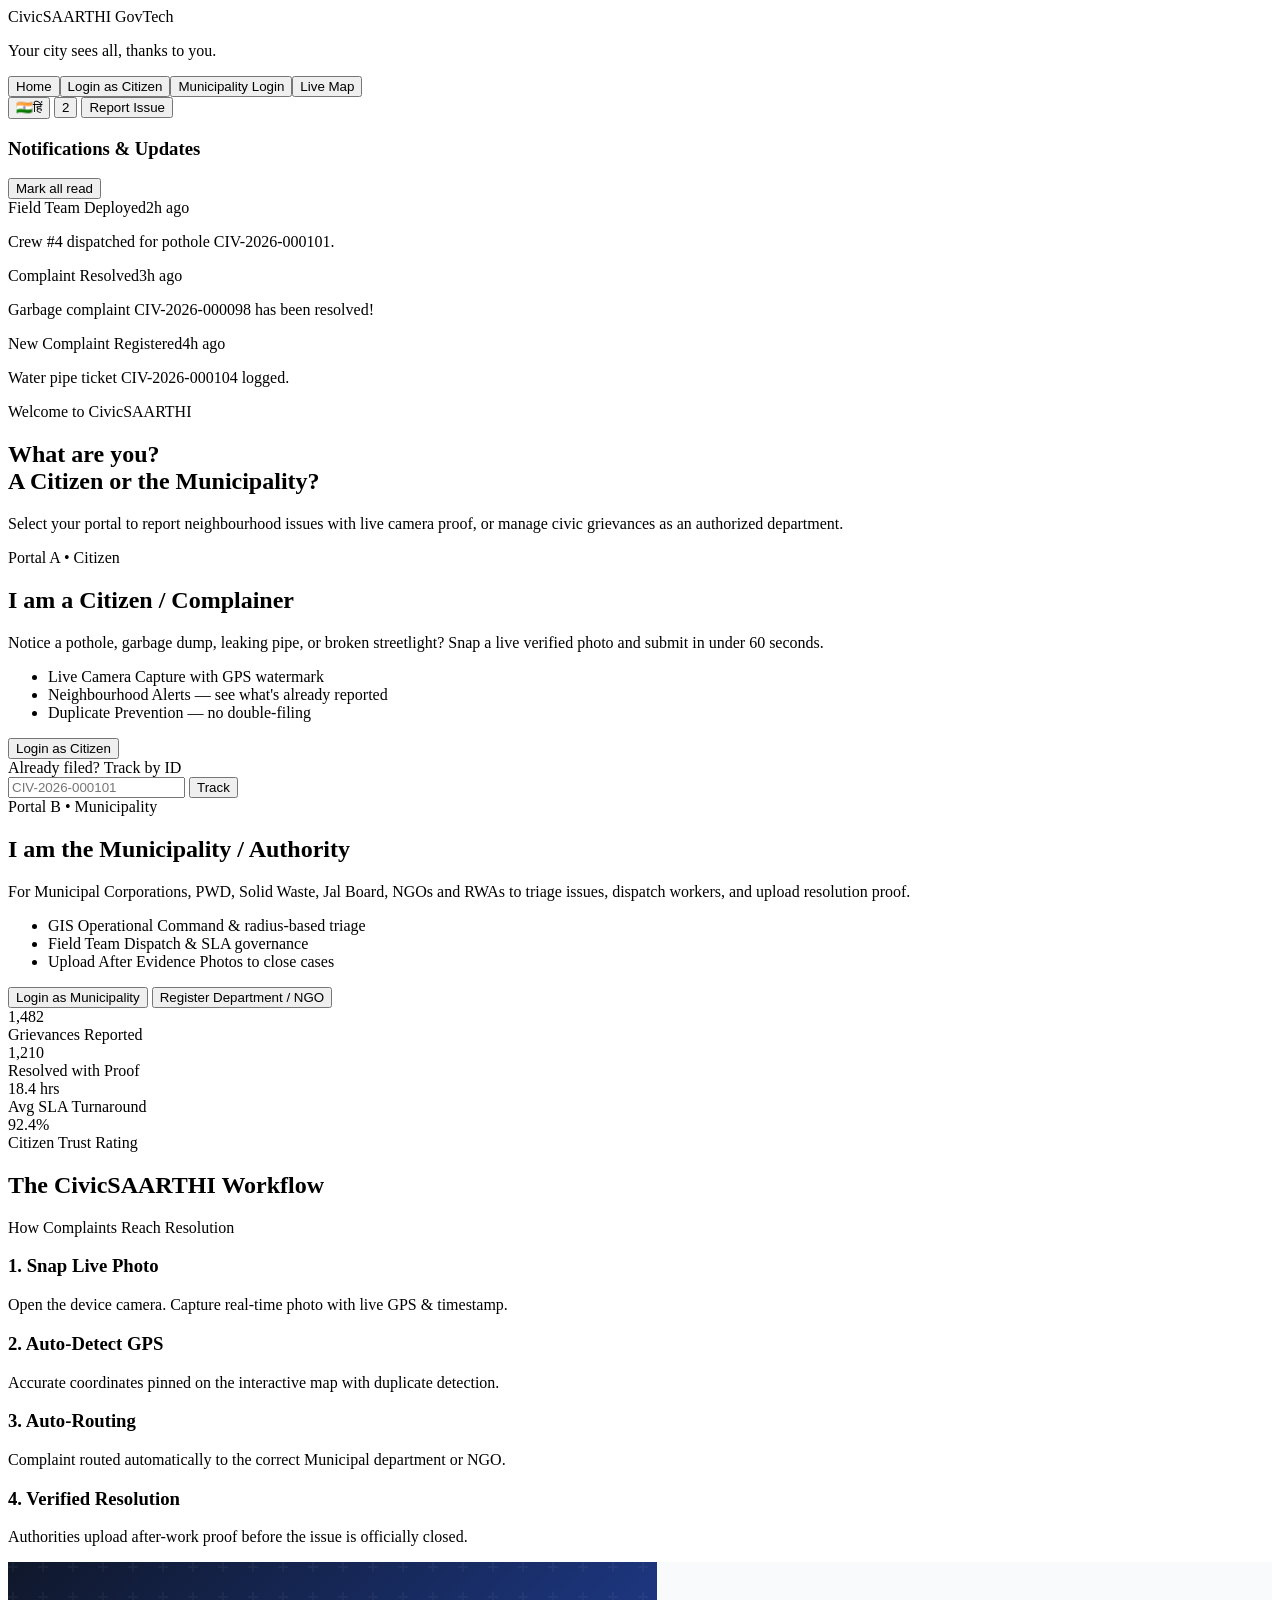
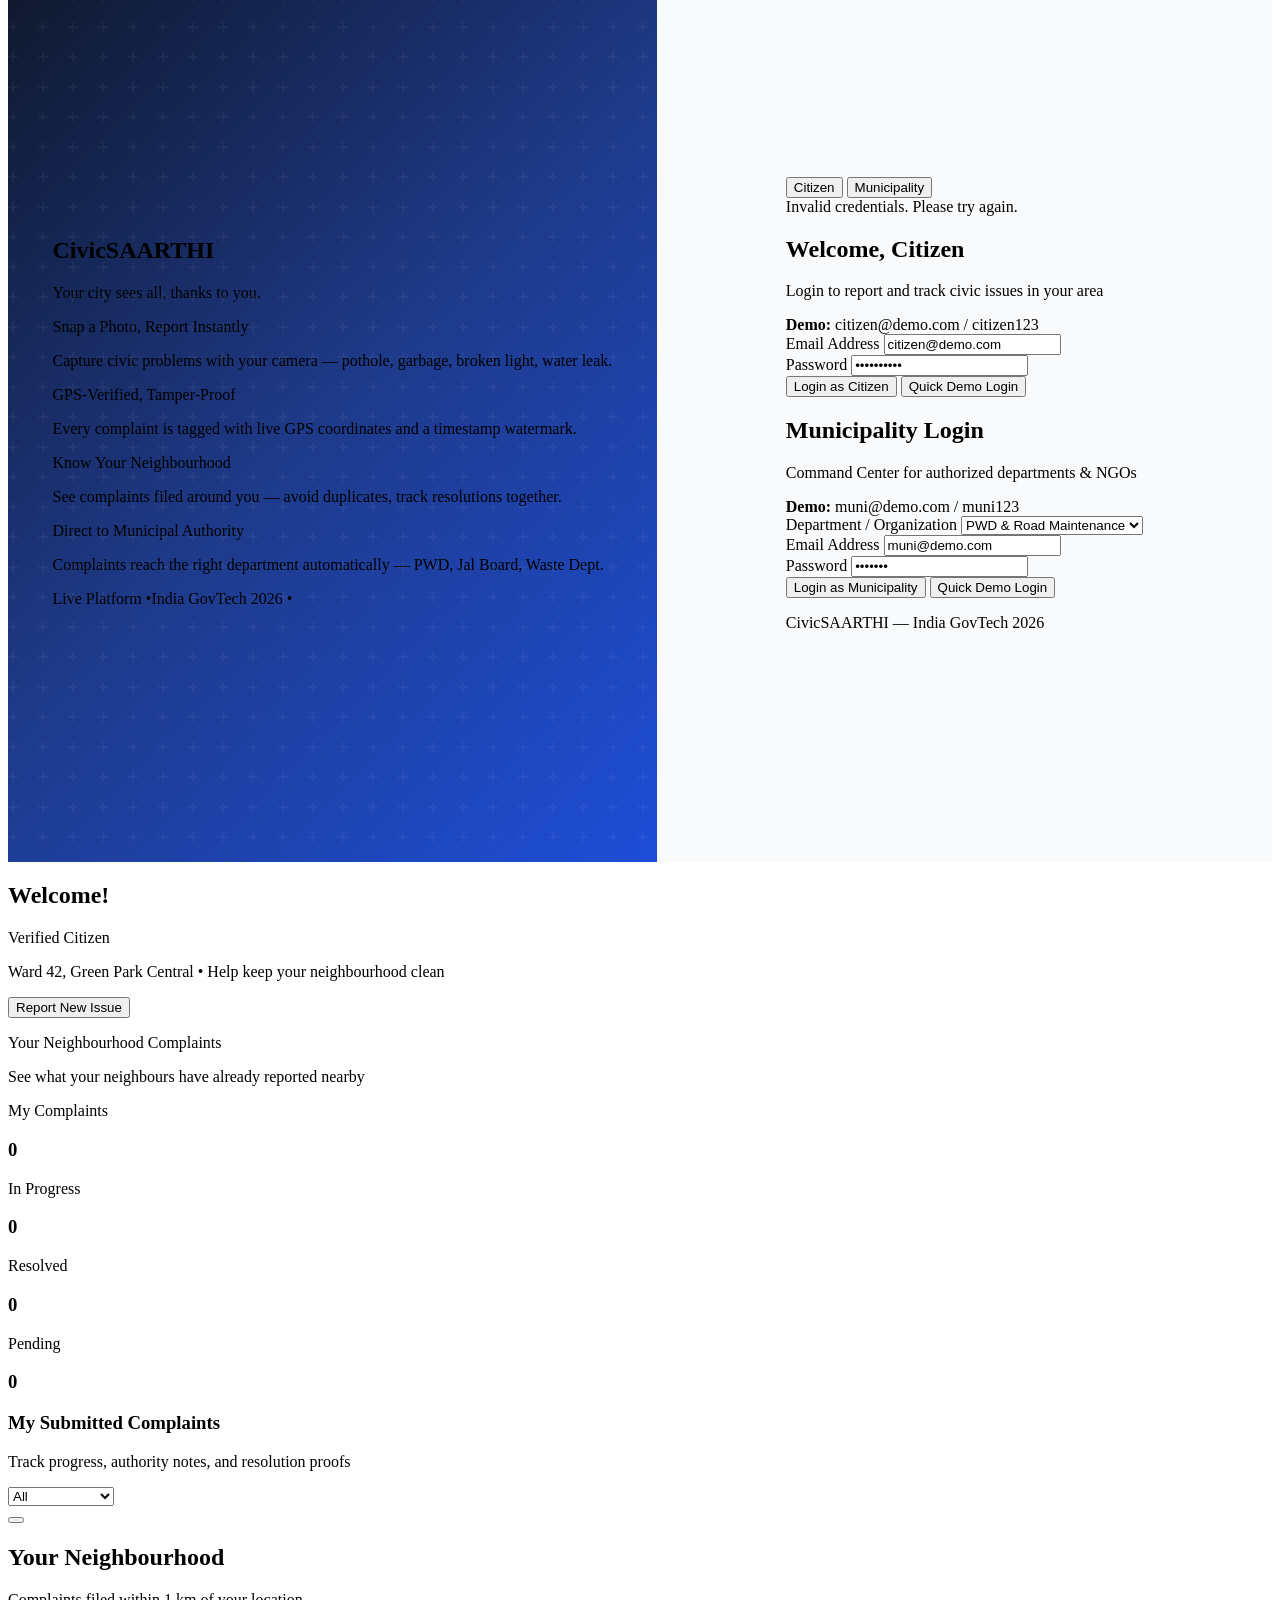
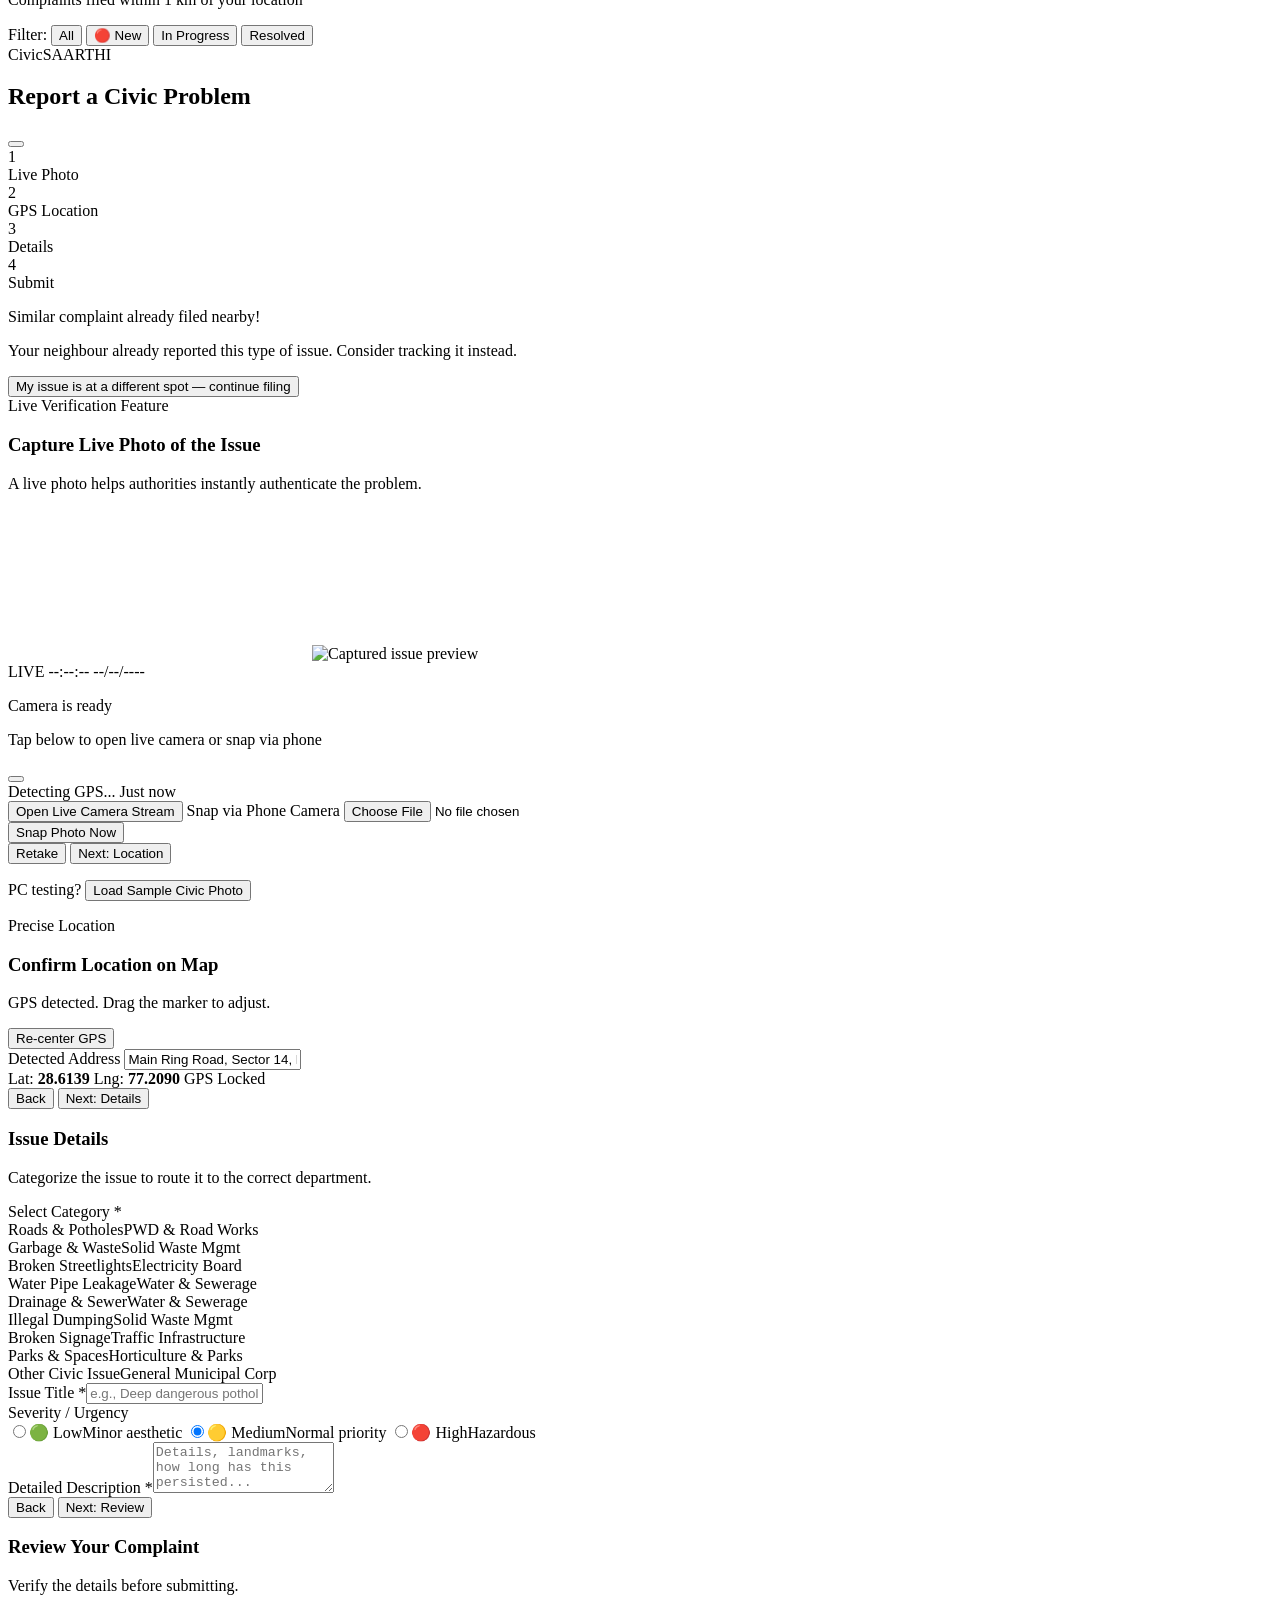
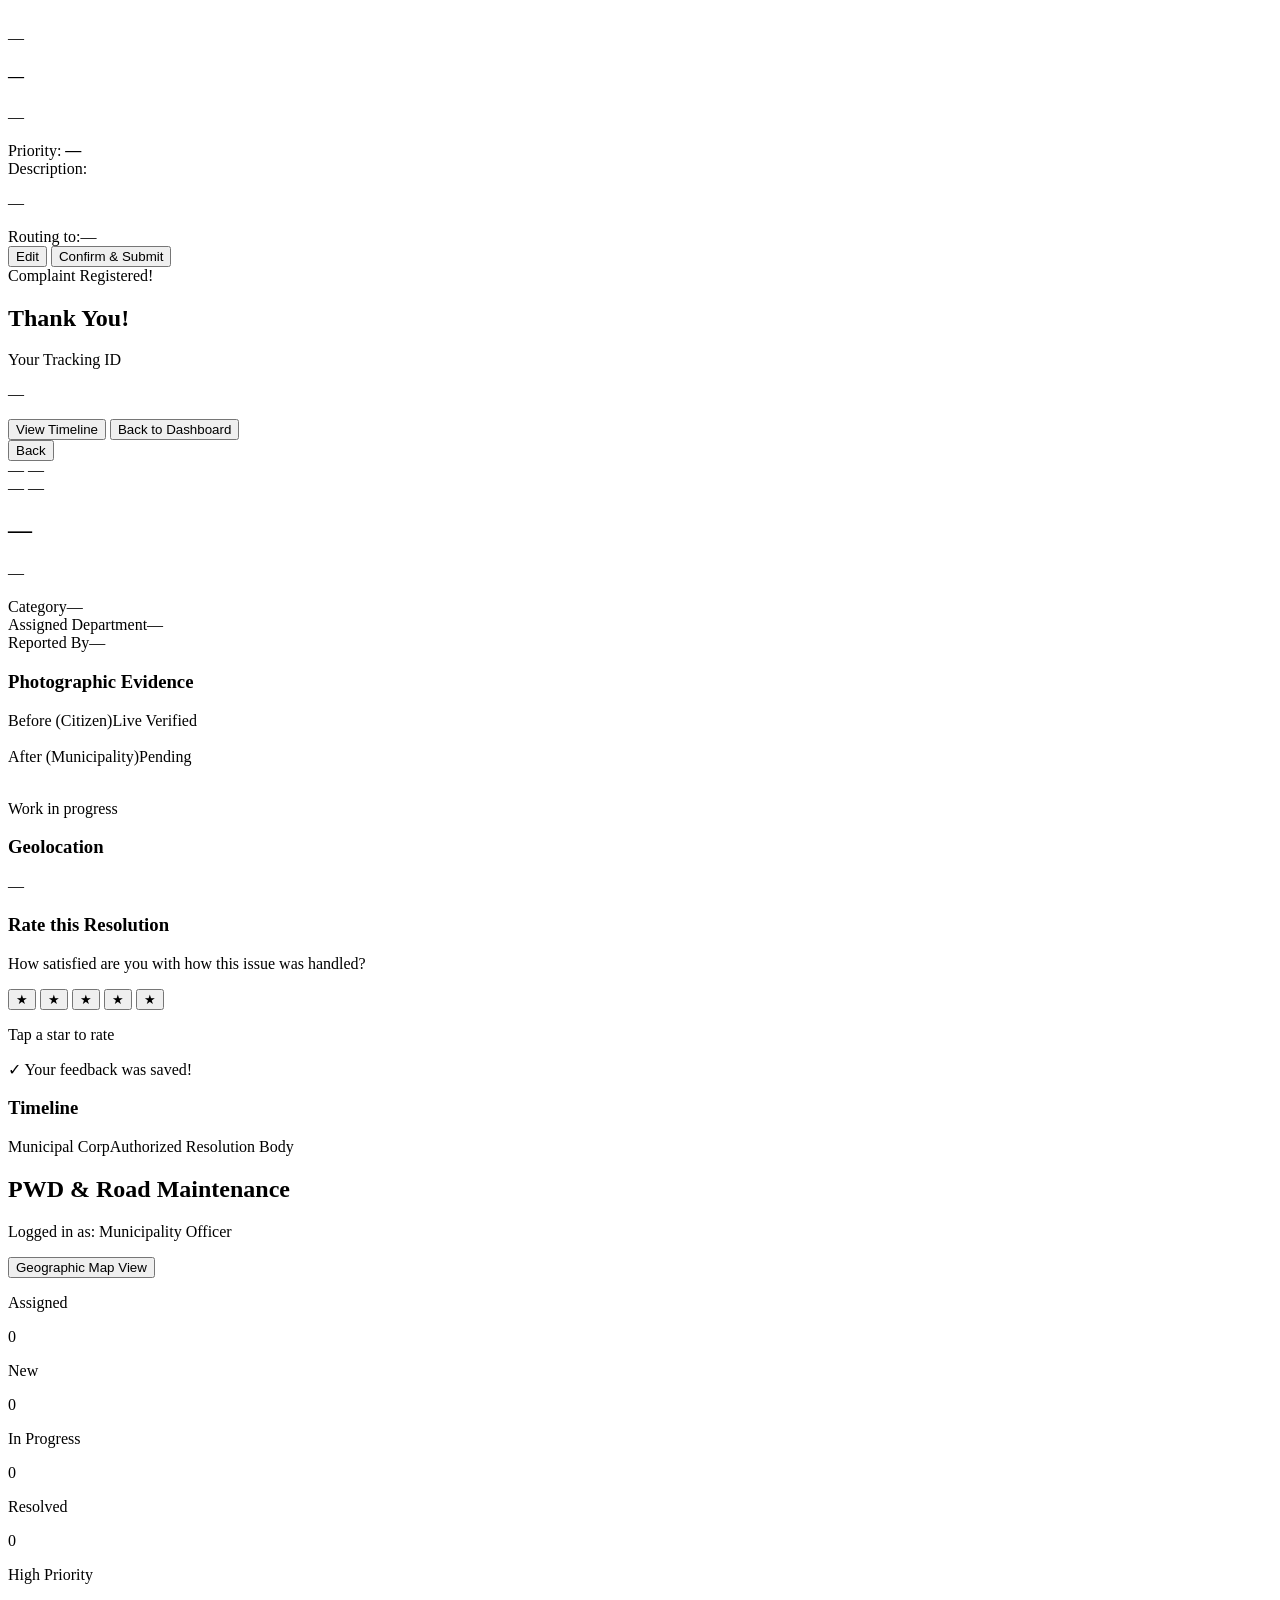
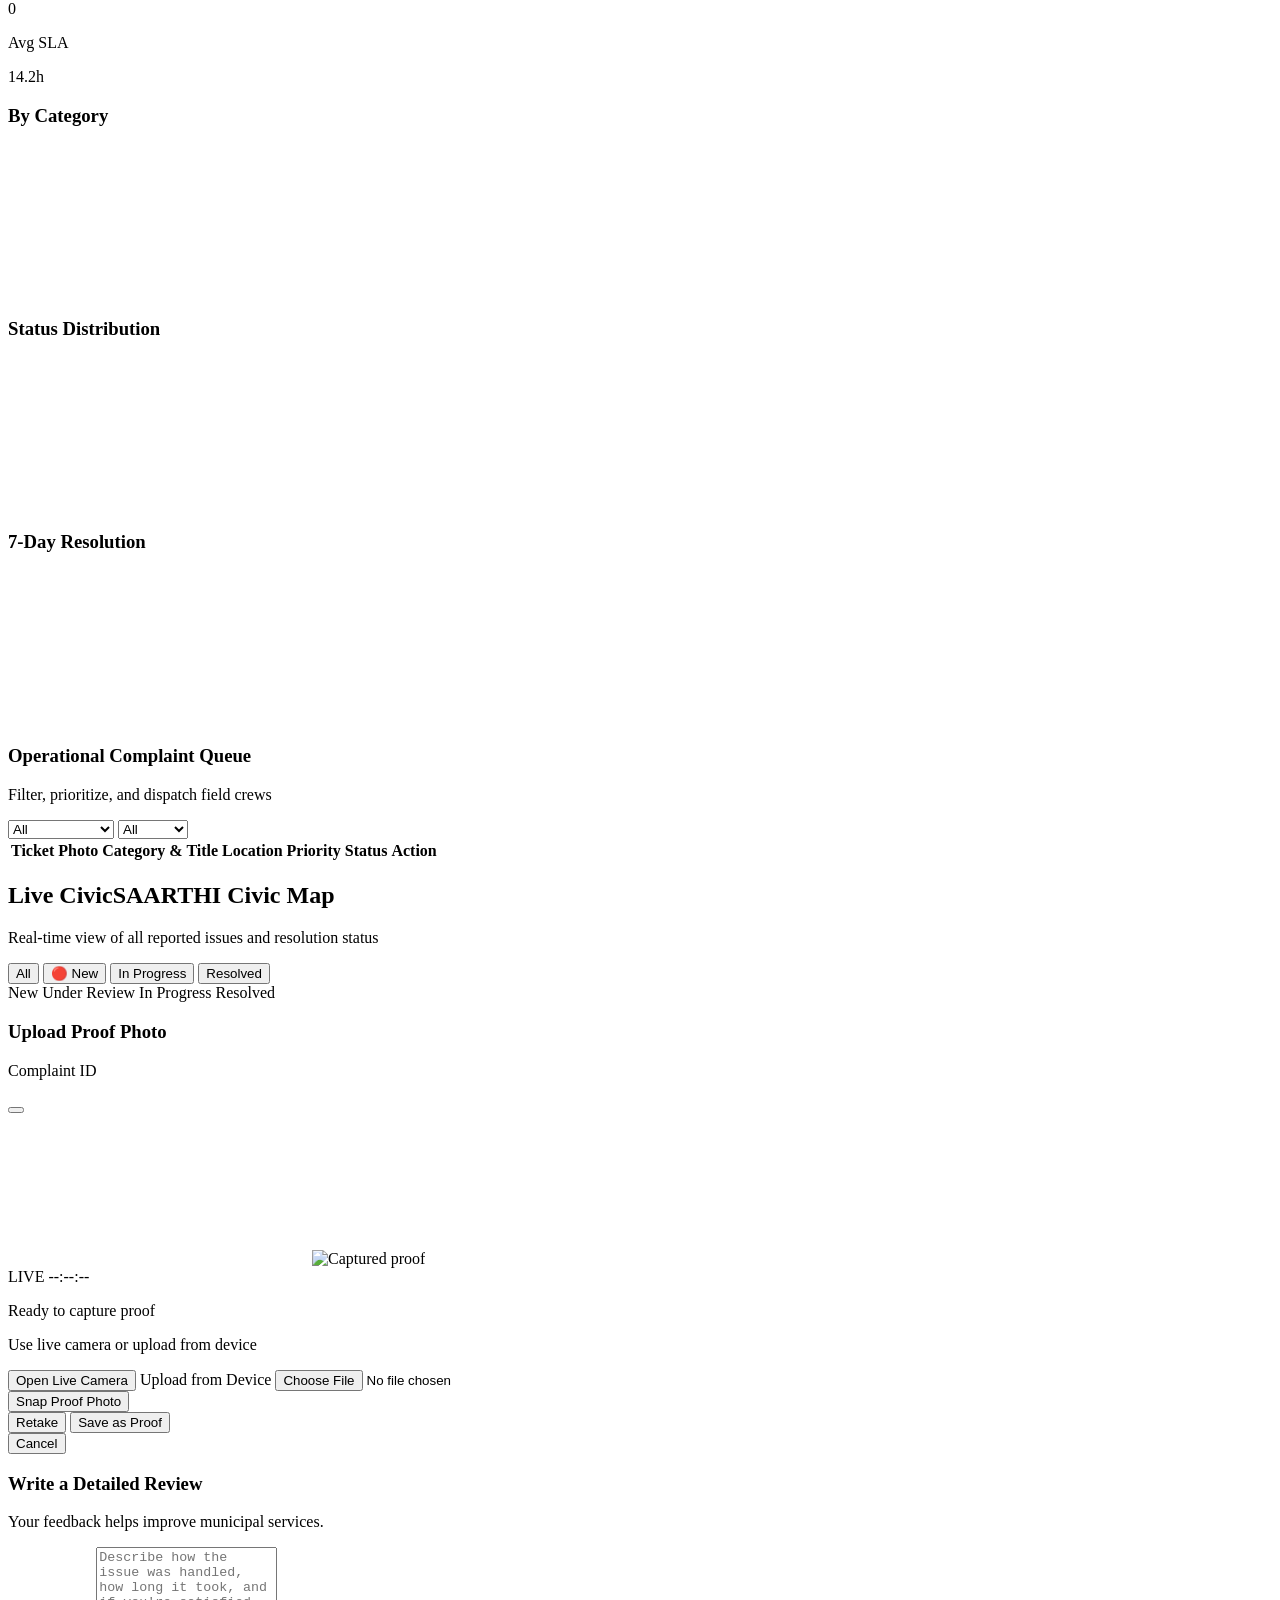
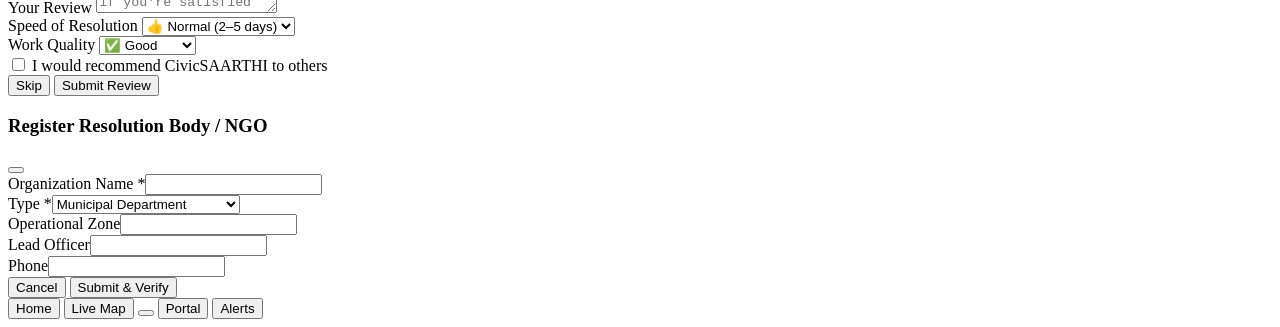
==== commit 873a88a3: "finallllyyy" ====
--- a/app.html
+++ b/app.html
@@ -56,7 +56,7 @@
           <div id="nav-logo-fallback" style="display:none" class="w-10 h-10 rounded-xl bg-gradient-to-tr from-indigo-700 via-blue-600 to-cyan-500 flex items-center justify-center text-white shadow-md"><i data-lucide="eye" class="w-6 h-6"></i></div>
           <div>
             <div class="flex items-center gap-2">
-              <span class="font-extrabold text-xl tracking-tight text-slate-900">Civic<span class="text-indigo-600">CivicSAARTHI</span></span>
+              <span class="font-extrabold text-xl tracking-tight text-slate-900">Civic<span class="text-indigo-600">SAARTHI</span></span>
               <span class="text-[10px] uppercase font-bold tracking-wider px-1.5 py-0.5 rounded bg-indigo-100 text-indigo-800">GovTech</span>
             </div>
             <p class="text-xs text-slate-500 hidden sm:block" data-i18n="nav.tagline">Your city sees all, thanks to you.</p>
@@ -208,7 +208,7 @@
             <div id="login-logo-fallback" style="display:none" class="w-24 h-24 rounded-3xl bg-white/20 flex items-center justify-center mb-5 ring-4 ring-white/20">
               <i data-lucide="eye" class="w-12 h-12 text-white"></i>
             </div>
-            <h1 class="text-4xl font-extrabold tracking-tight">Civic<span class="text-cyan-400">CivicSAARTHI</span></h1>
+            <h1 class="text-4xl font-extrabold tracking-tight">Civic<span class="text-cyan-400">SAARTHI</span></h1>
             <p class="text-blue-200 text-sm mt-1 font-medium" data-i18n="nav.tagline">Your city sees all, thanks to you.</p>
             <div class="mt-8 space-y-4 text-left w-full">
               <div class="flex items-start gap-3 bg-white/15 border border-white/25 rounded-2xl p-4 shadow-lg shadow-black/20">
